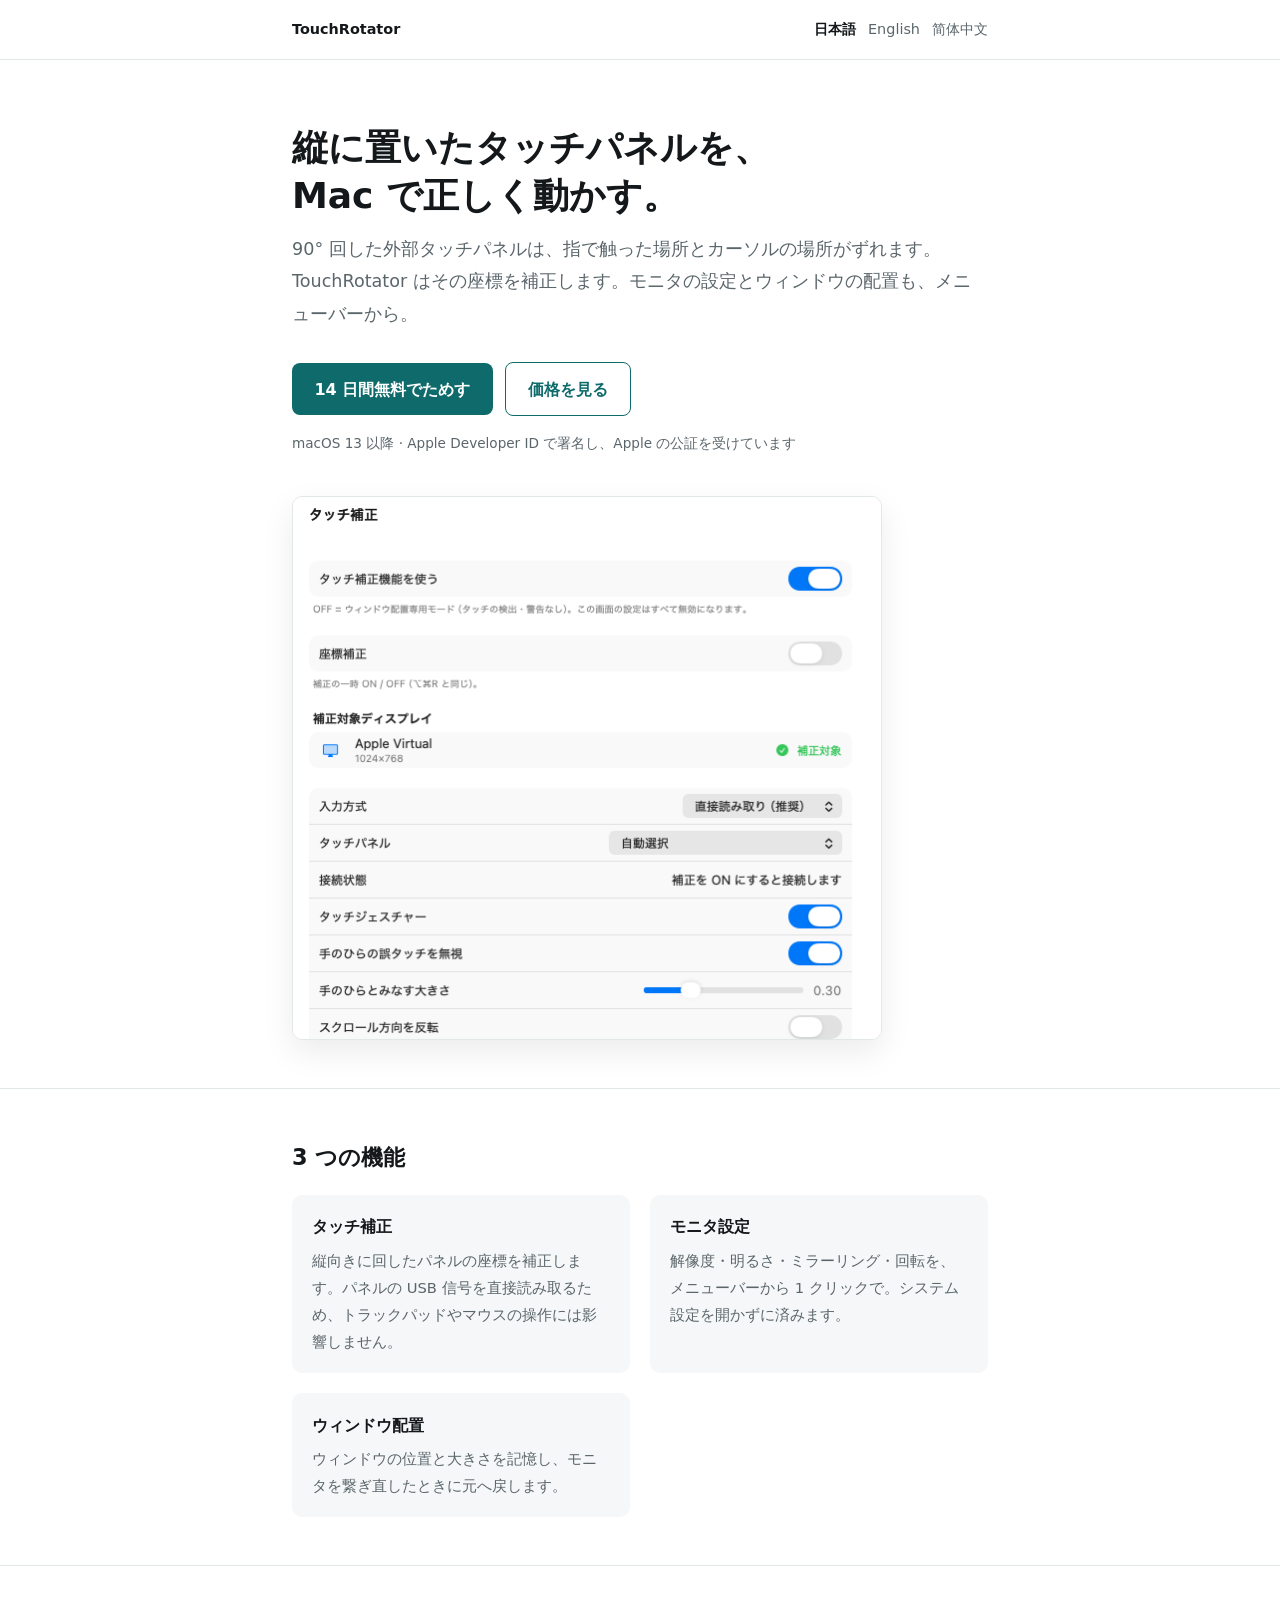
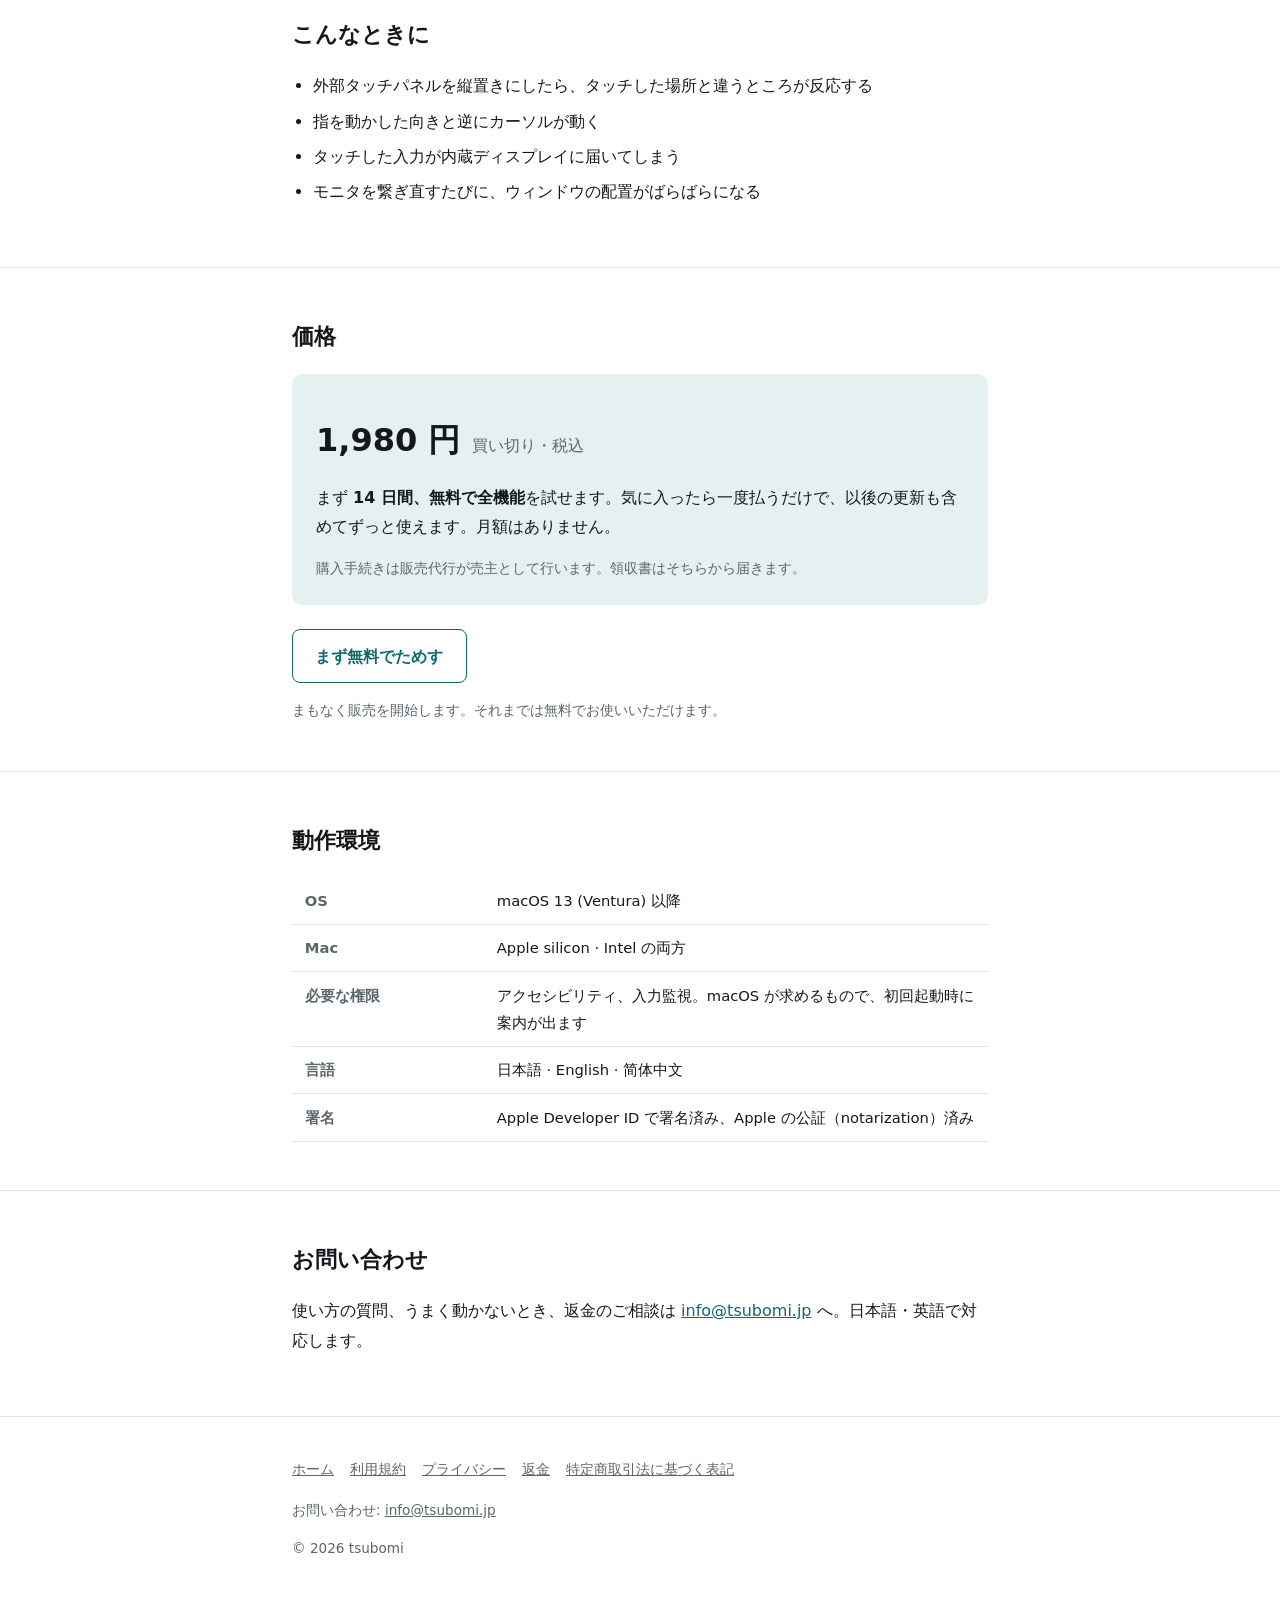
==== docs/index.html @ 2acbb2b0 "サイトを更新する" ====
<!DOCTYPE html>
<html lang="ja">
<head>
<meta charset="utf-8">
<meta name="viewport" content="width=device-width, initial-scale=1">
<title>TouchRotator &mdash; 縦置きタッチパネルを Mac で正しく動かす</title>
<link rel="stylesheet" href="style.css">
</head>
<body>
<header class="top"><div class="wrap">
  <a class="brand" href="index.html">TouchRotator</a>
  <nav class="langs"><a href="index.html" aria-current="true">日本語</a><a href="en/index.html">English</a><a href="zh/index.html">简体中文</a></nav>
</div></header>

<div class="hero"><div class="wrap">
  <h1>縦に置いたタッチパネルを、<br>Mac で正しく動かす。</h1>
  <p class="tagline">90&deg; 回した外部タッチパネルは、指で触った場所とカーソルの場所がずれます。TouchRotator はその座標を補正します。モニタの設定とウィンドウの配置も、メニューバーから。</p>
  <div class="cta">
    <a class="button" href="https://github.com/shusuke-dev/touchrotator-releases/releases/latest">14 日間無料でためす</a>
    <a class="button ghost" href="#price">価格を見る</a>
  </div>
  <p class="note">macOS 13 以降 &middot; Apple Developer ID で署名し、Apple の公証を受けています</p>
  <img class="shot" src="screenshot-ja.png" alt="TouchRotator の設定画面" width="590" height="544">
</div></div>

<section><div class="wrap">
  <h2>3 つの機能</h2>
  <div class="features">
    <div class="feature">
      <h3>タッチ補正</h3>
      <p>縦向きに回したパネルの座標を補正します。パネルの USB 信号を直接読み取るため、トラックパッドやマウスの操作には影響しません。</p>
    </div>
    <div class="feature">
      <h3>モニタ設定</h3>
      <p>解像度・明るさ・ミラーリング・回転を、メニューバーから 1 クリックで。システム設定を開かずに済みます。</p>
    </div>
    <div class="feature">
      <h3>ウィンドウ配置</h3>
      <p>ウィンドウの位置と大きさを記憶し、モニタを繋ぎ直したときに元へ戻します。</p>
    </div>
  </div>
</div></section>

<section><div class="wrap">
  <h2>こんなときに</h2>
  <ul>
    <li>外部タッチパネルを縦置きにしたら、タッチした場所と違うところが反応する</li>
    <li>指を動かした向きと逆にカーソルが動く</li>
    <li>タッチした入力が内蔵ディスプレイに届いてしまう</li>
    <li>モニタを繋ぎ直すたびに、ウィンドウの配置がばらばらになる</li>
  </ul>
</div></section>

<section id="price"><div class="wrap">
  <h2>価格</h2>
  <div class="price">
    <p class="amount">1,980 円 <small>買い切り・税込</small></p>
    <p>まず <strong>14 日間、無料で全機能</strong>を試せます。気に入ったら一度払うだけで、以後の更新も含めてずっと使えます。月額はありません。</p>
    <p class="note">購入手続きは販売代行が売主として行います。領収書はそちらから届きます。</p>
  </div>
  <div class="cta" style="margin-top:1.5rem">
    <button class="button" data-buy hidden>1,980 円で購入する</button>
    <a class="button ghost" href="https://github.com/shusuke-dev/touchrotator-releases/releases/latest">まず無料でためす</a>
  </div>
  <p class="note" data-not-yet>まもなく販売を開始します。それまでは無料でお使いいただけます。</p>
</div></section>

<section><div class="wrap">
  <h2>動作環境</h2>
  <div class="scroller"><table>
    <tr><th>OS</th><td>macOS 13 (Ventura) 以降</td></tr>
    <tr><th>Mac</th><td>Apple silicon &middot; Intel の両方</td></tr>
    <tr><th>必要な権限</th><td>アクセシビリティ、入力監視。macOS が求めるもので、初回起動時に案内が出ます</td></tr>
    <tr><th>言語</th><td>日本語 &middot; English &middot; 简体中文</td></tr>
    <tr><th>署名</th><td>Apple Developer ID で署名済み、Apple の公証（notarization）済み</td></tr>
  </table></div>
</div></section>

<section><div class="wrap">
  <h2>お問い合わせ</h2>
  <p>使い方の質問、うまく動かないとき、返金のご相談は <a href="mailto:info@tsubomi.jp">info@tsubomi.jp</a> へ。日本語・英語で対応します。</p>
</div></section>

<footer><div class="wrap">
  <nav><a href="index.html">ホーム</a><a href="terms.html">利用規約</a><a href="privacy.html">プライバシー</a><a href="refund.html">返金</a><a href="tokushoho.html">特定商取引法に基づく表記</a></nav>
  <p>お問い合わせ: <a href="mailto:info@tsubomi.jp">info@tsubomi.jp</a></p>
  <p>&copy; 2026 tsubomi</p>
</div></footer>
<script src="https://cdn.paddle.com/paddle/v2/paddle.js"></script>
<script src="buy.js"></script>
</body>
</html>
---- docs/style.css ----
/* One stylesheet for every page and every language. */
:root {
  --ground: #ffffff;
  --panel: #f5f7f8;
  --ink: #14181a;
  --muted: #5b666b;
  --rule: #e2e7e9;
  --accent: #0f6b6b;
  --accent-ink: #ffffff;
  --accent-soft: #e4f1f0;
  --sans: "Hiragino Sans", "Hiragino Kaku Gothic ProN", "Yu Gothic", "Noto Sans JP",
          "PingFang SC", "Microsoft YaHei", system-ui, -apple-system, sans-serif;
  --mono: ui-monospace, "SF Mono", Menlo, monospace;
}
@media (prefers-color-scheme: dark) {
  :root {
    --ground: #14181a;
    --panel: #1c2224;
    --ink: #e8eded;
    --muted: #9aa5a8;
    --rule: #2b3234;
    --accent: #5fbfba;
    --accent-ink: #10201f;
    --accent-soft: #1b2e2e;
  }
}

* { box-sizing: border-box; }
/* `display: inline-block` on .button otherwise wins over the browser's own
   [hidden] rule, and a button meant to be hidden shows anyway. */
[hidden] { display: none !important; }
body {
  margin: 0;
  background: var(--ground);
  color: var(--ink);
  font-family: var(--sans);
  font-size: 16px;
  line-height: 1.85;
  -webkit-font-smoothing: antialiased;
}
.wrap { max-width: 46rem; margin: 0 auto; padding: 0 1.25rem; }

/* Header */
.top {
  border-bottom: 1px solid var(--rule);
  padding: 1rem 0;
  font-size: .9rem;
}
.top .wrap { display: flex; align-items: center; gap: 1rem; flex-wrap: wrap; }
.brand { font-weight: 700; text-decoration: none; color: var(--ink); }
.langs { margin-left: auto; display: flex; gap: .75rem; }
.langs a { color: var(--muted); text-decoration: none; }
.langs a[aria-current="true"] { color: var(--ink); font-weight: 700; }

/* Hero */
.hero { padding: 4rem 0 3rem; border-bottom: 1px solid var(--rule); }
h1 { font-size: 2.25rem; line-height: 1.35; margin: 0 0 .75rem; text-wrap: balance; }
.tagline { font-size: 1.1rem; color: var(--muted); margin: 0 0 2rem; }
.cta { display: flex; gap: .75rem; flex-wrap: wrap; align-items: center; }
.button {
  display: inline-block; padding: .7rem 1.4rem; border-radius: 8px;
  background: var(--accent); color: var(--accent-ink);
  text-decoration: none; font-weight: 700;
}
.button.ghost { background: transparent; color: var(--accent); border: 1px solid var(--accent); }
.note { color: var(--muted); font-size: .85rem; margin: .9rem 0 0; }

img.shot {
  display: block; max-width: 590px; width: 100%; height: auto; margin: 2.5rem 0 0;
  border: 1px solid var(--rule); border-radius: 10px;
  box-shadow: 0 12px 32px rgba(0, 0, 0, .08);
}

section { padding: 3rem 0; border-bottom: 1px solid var(--rule); }
h2 { font-size: 1.4rem; margin: 0 0 1rem; text-wrap: balance; }
h3 { font-size: 1rem; margin: 2rem 0 .3rem; }
p { margin: .8rem 0; }
ul, ol { padding-left: 1.3rem; margin: .8rem 0; }
li { margin: .35rem 0; }
a { color: var(--accent); }
code { font-family: var(--mono); font-size: .88em; background: var(--panel); padding: .1em .35em; border-radius: 4px; }

.features { display: grid; gap: 1.25rem; grid-template-columns: repeat(auto-fit, minmax(15rem, 1fr)); }
.feature { background: var(--panel); border-radius: 10px; padding: 1.1rem 1.25rem; }
.feature h3 { margin: 0 0 .3rem; }
.feature p { margin: 0; font-size: .92rem; color: var(--muted); }

.price { background: var(--accent-soft); border-radius: 10px; padding: 1.5rem; }
.price .amount { font-size: 2rem; font-weight: 700; }
.price .amount small { font-size: 1rem; font-weight: 400; color: var(--muted); }

.scroller { overflow-x: auto; }
table { border-collapse: collapse; width: 100%; font-size: .92rem; }
th, td { text-align: left; padding: .6rem .8rem; border-bottom: 1px solid var(--rule); vertical-align: top; }
th { color: var(--muted); font-weight: 700; width: 12rem; }
@media (max-width: 34rem) { th { width: auto; } }

footer { padding: 2.5rem 0 4rem; color: var(--muted); font-size: .85rem; }
footer nav { display: flex; gap: 1rem; flex-wrap: wrap; margin-bottom: 1rem; }
footer a { color: var(--muted); }

article h2:first-of-type { margin-top: 0; }
article section { border: 0; padding: 1.5rem 0 0; }
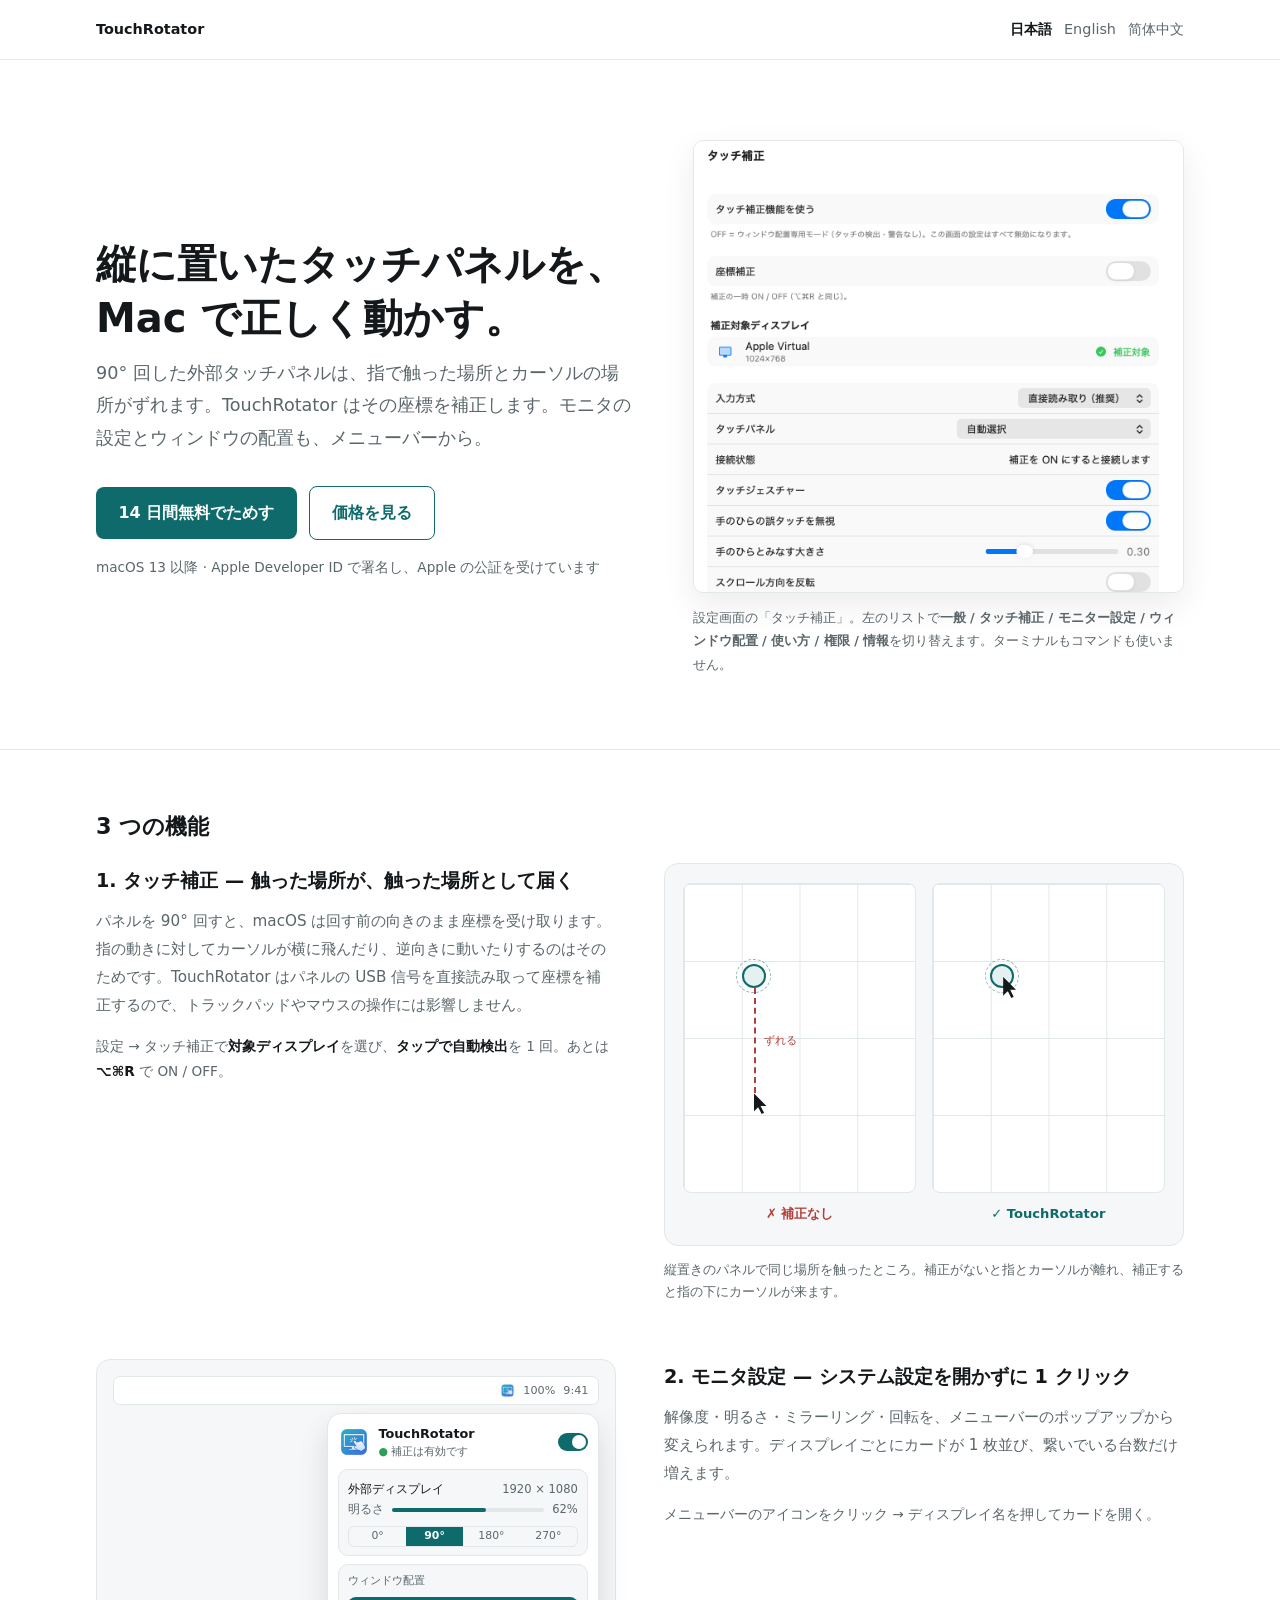
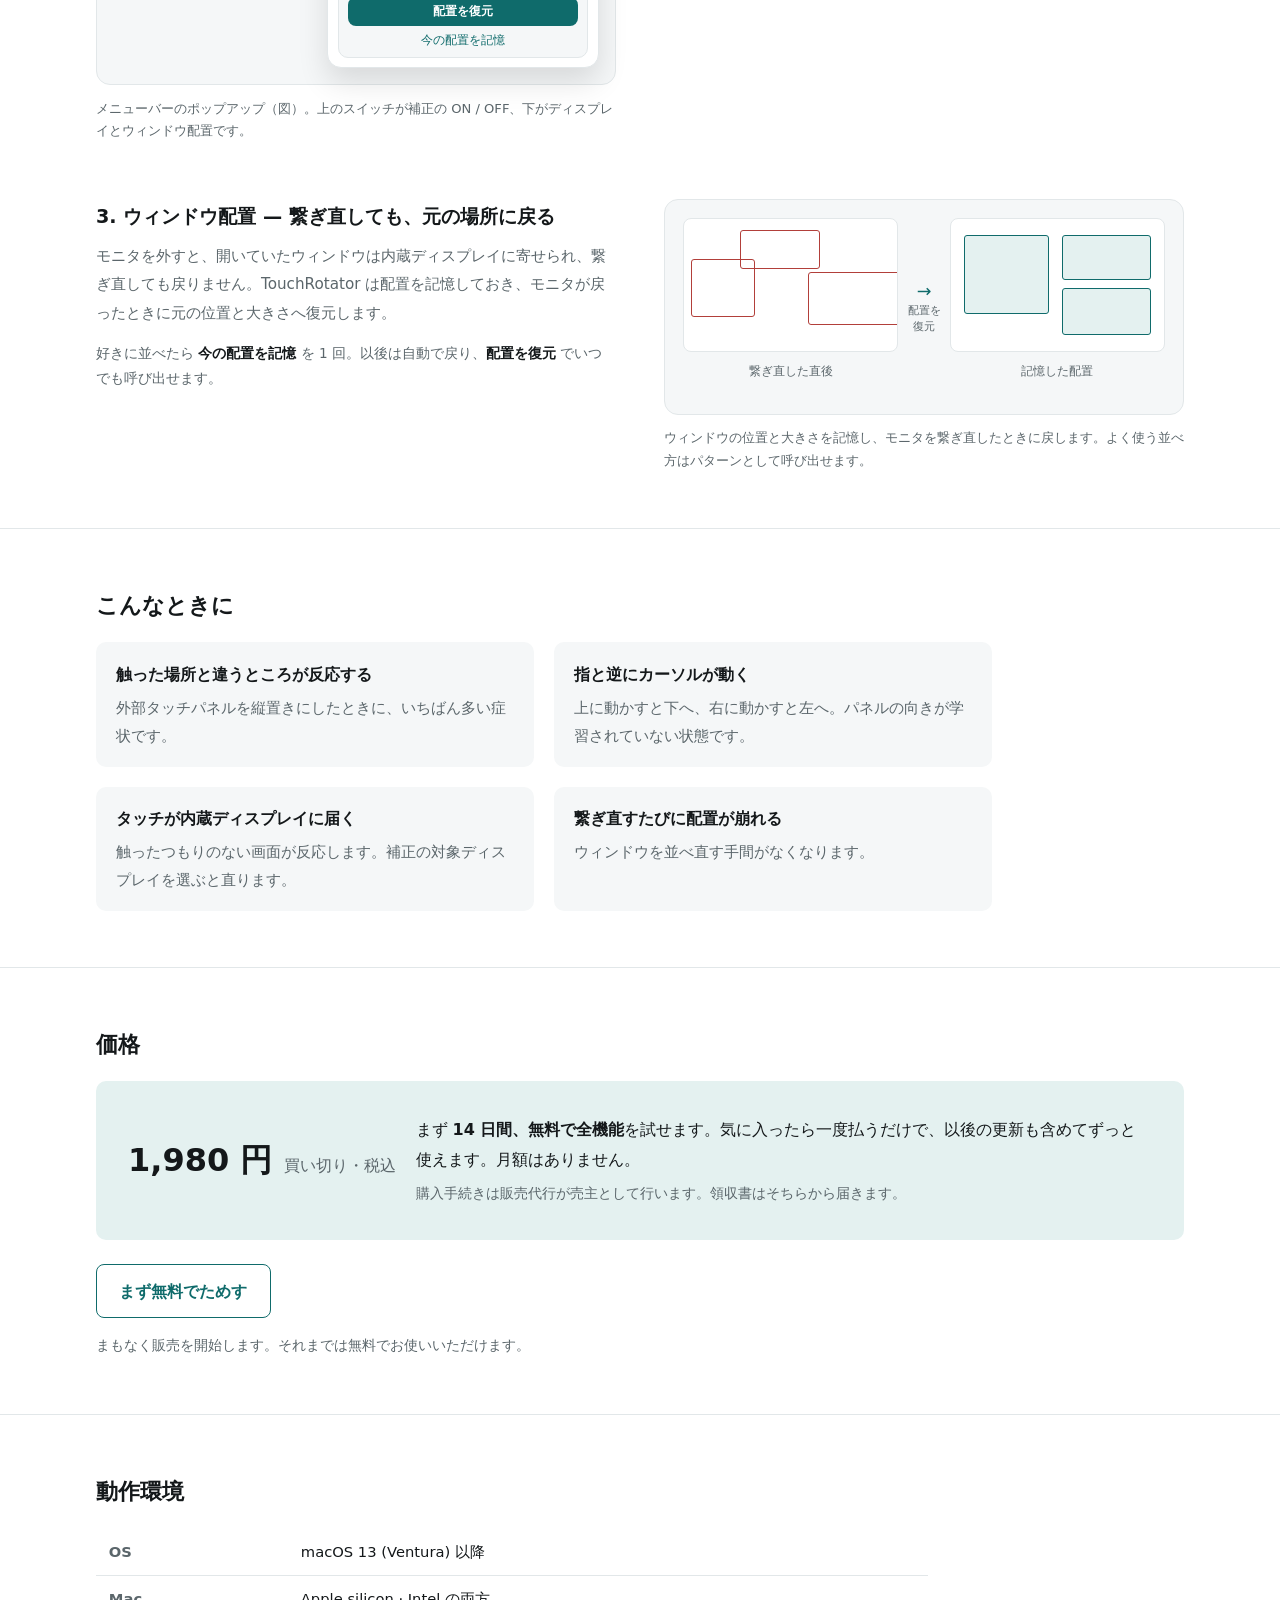
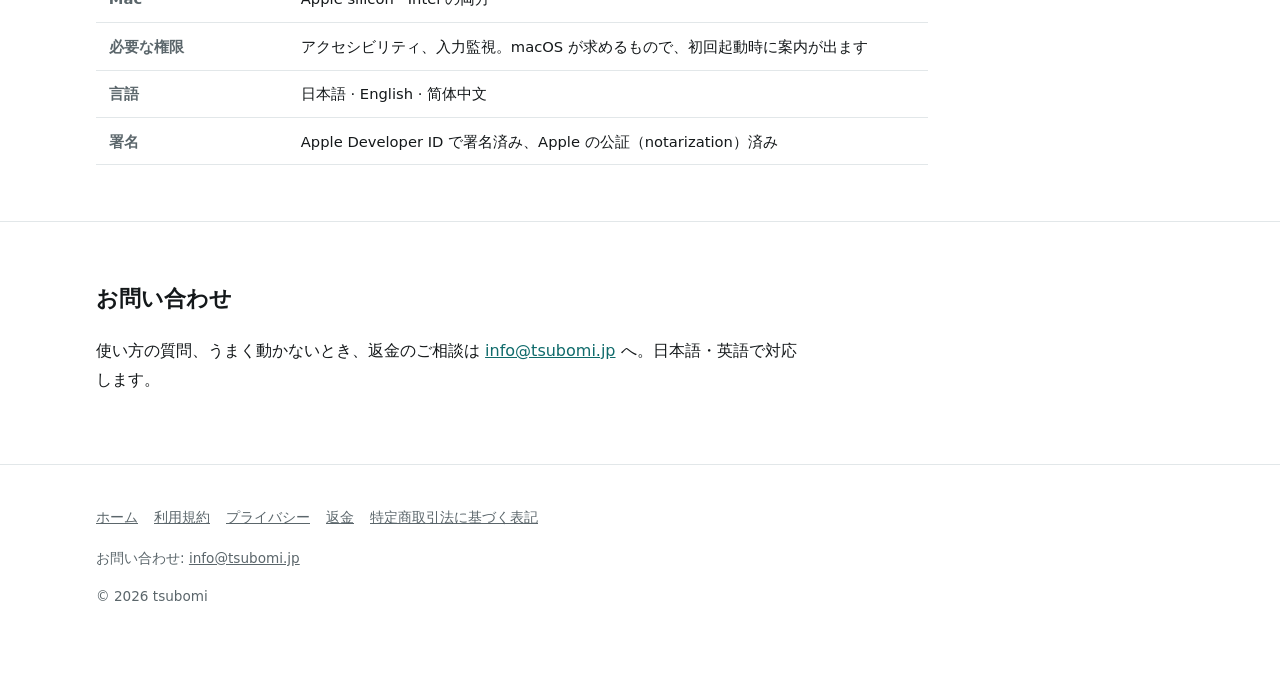
==== commit 2da67b3d: "サイトを更新する" ====
--- a/docs/index.html
+++ b/docs/index.html
@@ -13,50 +13,139 @@
 </div></header>
 
 <div class="hero"><div class="wrap">
-  <h1>縦に置いたタッチパネルを、<br>Mac で正しく動かす。</h1>
-  <p class="tagline">90&deg; 回した外部タッチパネルは、指で触った場所とカーソルの場所がずれます。TouchRotator はその座標を補正します。モニタの設定とウィンドウの配置も、メニューバーから。</p>
-  <div class="cta">
-    <a class="button" href="https://github.com/shusuke-dev/touchrotator-releases/releases/latest">14 日間無料でためす</a>
-    <a class="button ghost" href="#price">価格を見る</a>
+  <div>
+    <h1>縦に置いたタッチパネルを、<br>Mac で正しく動かす。</h1>
+    <p class="tagline">90&deg; 回した外部タッチパネルは、指で触った場所とカーソルの場所がずれます。TouchRotator はその座標を補正します。モニタの設定とウィンドウの配置も、メニューバーから。</p>
+    <div class="cta">
+      <a class="button" href="https://github.com/shusuke-dev/touchrotator-releases/releases/latest">14 日間無料でためす</a>
+      <a class="button ghost" href="#price">価格を見る</a>
+    </div>
+    <p class="note">macOS 13 以降 &middot; Apple Developer ID で署名し、Apple の公証を受けています</p>
   </div>
-  <p class="note">macOS 13 以降 &middot; Apple Developer ID で署名し、Apple の公証を受けています</p>
-  <img class="shot" src="screenshot-ja.png" alt="TouchRotator の設定画面" width="590" height="544">
+  <figure class="shot-figure">
+    <img class="shot" src="screenshot-ja.png" alt="TouchRotator の設定画面（タッチ補正）" width="590" height="544">
+    <figcaption>設定画面の「タッチ補正」。左のリストで<strong>一般 / タッチ補正 / モニター設定 / ウィンドウ配置 / 使い方 / 権限 / 情報</strong>を切り替えます。ターミナルもコマンドも使いません。</figcaption>
+  </figure>
 </div></div>
 
 <section><div class="wrap">
   <h2>3 つの機能</h2>
-  <div class="features">
-    <div class="feature">
-      <h3>タッチ補正</h3>
-      <p>縦向きに回したパネルの座標を補正します。パネルの USB 信号を直接読み取るため、トラックパッドやマウスの操作には影響しません。</p>
+
+  <div class="showcase">
+    <div class="showcase-text">
+      <h3>1. タッチ補正 &mdash; 触った場所が、触った場所として届く</h3>
+      <p>パネルを 90&deg; 回すと、macOS は回す前の向きのまま座標を受け取ります。指の動きに対してカーソルが横に飛んだり、逆向きに動いたりするのはそのためです。TouchRotator はパネルの USB 信号を直接読み取って座標を補正するので、トラックパッドやマウスの操作には影響しません。</p>
+      <p class="step">設定 &rarr; タッチ補正で<b>対象ディスプレイ</b>を選び、<b>タップで自動検出</b>を 1 回。あとは <b>⌥⌘R</b> で ON / OFF。</p>
     </div>
-    <div class="feature">
-      <h3>モニタ設定</h3>
-      <p>解像度・明るさ・ミラーリング・回転を、メニューバーから 1 クリックで。システム設定を開かずに済みます。</p>
+    <figure class="fig">
+      <div class="stage"><div class="compare">
+        <div class="case bad">
+          <div class="panel">
+            <span class="touch"></span>
+            <span class="offset"><span>ずれる</span></span>
+            <span class="pointer"></span>
+          </div>
+          <b>✗ 補正なし</b>
+        </div>
+        <div class="case good">
+          <div class="panel">
+            <span class="touch"></span>
+            <span class="pointer"></span>
+          </div>
+          <b>✓ TouchRotator</b>
+        </div>
+      </div></div>
+      <figcaption>縦置きのパネルで同じ場所を触ったところ。補正がないと指とカーソルが離れ、補正すると指の下にカーソルが来ます。</figcaption>
+    </figure>
+  </div>
+
+  <div class="showcase flip">
+    <div class="showcase-text">
+      <h3>2. モニタ設定 &mdash; システム設定を開かずに 1 クリック</h3>
+      <p>解像度・明るさ・ミラーリング・回転を、メニューバーのポップアップから変えられます。ディスプレイごとにカードが 1 枚並び、繋いでいる台数だけ増えます。</p>
+      <p class="step">メニューバーのアイコンをクリック &rarr; ディスプレイ名を押してカードを開く。</p>
     </div>
-    <div class="feature">
-      <h3>ウィンドウ配置</h3>
-      <p>ウィンドウの位置と大きさを記憶し、モニタを繋ぎ直したときに元へ戻します。</p>
+    <figure class="fig">
+      <div class="stage mock">
+        <div class="mock-bar"><span class="spacer"></span><img class="glyph" src="appicon.png" alt=""><span>100%</span><span>9:41</span></div>
+        <div class="pop">
+          <div class="pop-head">
+            <img class="pop-icon" src="appicon.png" alt="" width="32" height="32">
+            <span>
+              <b>TouchRotator</b>
+              <small><span class="live">●</span> 補正は有効です</small>
+            </span>
+            <span class="sw"></span>
+          </div>
+          <div class="pop-card">
+            <div class="pop-row"><span>外部ディスプレイ</span><span class="dim push">1920 &times; 1080</span></div>
+            <div class="pop-row"><span class="dim">明るさ</span><span class="bar"><i style="width:62%"></i></span><span class="dim">62%</span></div>
+            <div class="seg"><span>0&deg;</span><span class="on">90&deg;</span><span>180&deg;</span><span>270&deg;</span></div>
+          </div>
+          <div class="pop-card">
+            <div class="pop-label">ウィンドウ配置</div>
+            <div class="pop-btn">配置を復元</div>
+            <div class="pop-link">今の配置を記憶</div>
+          </div>
+        </div>
+      </div>
+      <figcaption>メニューバーのポップアップ（図）。上のスイッチが補正の ON / OFF、下がディスプレイとウィンドウ配置です。</figcaption>
+    </figure>
+  </div>
+
+  <div class="showcase">
+    <div class="showcase-text">
+      <h3>3. ウィンドウ配置 &mdash; 繋ぎ直しても、元の場所に戻る</h3>
+      <p>モニタを外すと、開いていたウィンドウは内蔵ディスプレイに寄せられ、繋ぎ直しても戻りません。TouchRotator は配置を記憶しておき、モニタが戻ったときに元の位置と大きさへ復元します。</p>
+      <p class="step">好きに並べたら <b>今の配置を記憶</b> を 1 回。以後は自動で戻り、<b>配置を復元</b> でいつでも呼び出せます。</p>
     </div>
+    <figure class="fig">
+      <div class="stage"><div class="flow">
+        <div>
+          <div class="scr mess"><i></i><i></i><i></i></div>
+          <p class="scr-label">繋ぎ直した直後</p>
+        </div>
+        <div class="arrow"><em>&rarr;</em>配置を<br>復元</div>
+        <div>
+          <div class="scr"><i></i><i></i><i></i></div>
+          <p class="scr-label">記憶した配置</p>
+        </div>
+      </div></div>
+      <figcaption>ウィンドウの位置と大きさを記憶し、モニタを繋ぎ直したときに戻します。よく使う並べ方はパターンとして呼び出せます。</figcaption>
+    </figure>
   </div>
 </div></section>
 
 <section><div class="wrap">
   <h2>こんなときに</h2>
-  <ul>
-    <li>外部タッチパネルを縦置きにしたら、タッチした場所と違うところが反応する</li>
-    <li>指を動かした向きと逆にカーソルが動く</li>
-    <li>タッチした入力が内蔵ディスプレイに届いてしまう</li>
-    <li>モニタを繋ぎ直すたびに、ウィンドウの配置がばらばらになる</li>
-  </ul>
+  <div class="features">
+    <div class="feature">
+      <h3>触った場所と違うところが反応する</h3>
+      <p>外部タッチパネルを縦置きにしたときに、いちばん多い症状です。</p>
+    </div>
+    <div class="feature">
+      <h3>指と逆にカーソルが動く</h3>
+      <p>上に動かすと下へ、右に動かすと左へ。パネルの向きが学習されていない状態です。</p>
+    </div>
+    <div class="feature">
+      <h3>タッチが内蔵ディスプレイに届く</h3>
+      <p>触ったつもりのない画面が反応します。補正の対象ディスプレイを選ぶと直ります。</p>
+    </div>
+    <div class="feature">
+      <h3>繋ぎ直すたびに配置が崩れる</h3>
+      <p>ウィンドウを並べ直す手間がなくなります。</p>
+    </div>
+  </div>
 </div></section>
 
 <section id="price"><div class="wrap">
   <h2>価格</h2>
   <div class="price">
     <p class="amount">1,980 円 <small>買い切り・税込</small></p>
-    <p>まず <strong>14 日間、無料で全機能</strong>を試せます。気に入ったら一度払うだけで、以後の更新も含めてずっと使えます。月額はありません。</p>
-    <p class="note">購入手続きは販売代行が売主として行います。領収書はそちらから届きます。</p>
+    <div>
+      <p>まず <strong>14 日間、無料で全機能</strong>を試せます。気に入ったら一度払うだけで、以後の更新も含めてずっと使えます。月額はありません。</p>
+      <p class="note">購入手続きは販売代行が売主として行います。領収書はそちらから届きます。</p>
+    </div>
   </div>
   <div class="cta" style="margin-top:1.5rem">
     <button class="button" data-buy hidden>1,980 円で購入する</button>
--- a/docs/style.css
+++ b/docs/style.css
@@ -8,9 +8,14 @@
   --accent: #0f6b6b;
   --accent-ink: #ffffff;
   --accent-soft: #e4f1f0;
+  --warn: #b23f3a;
   --sans: "Hiragino Sans", "Hiragino Kaku Gothic ProN", "Yu Gothic", "Noto Sans JP",
           "PingFang SC", "Microsoft YaHei", system-ui, -apple-system, sans-serif;
   --mono: ui-monospace, "SF Mono", Menlo, monospace;
+  /* Two widths: the page, and the longest a line of text is allowed to be.
+     A wide screen should show more of the layout, not longer lines. */
+  --page: 72rem;
+  --measure: 44rem;
 }
 @media (prefers-color-scheme: dark) {
   :root {
@@ -22,6 +27,7 @@
     --accent: #5fbfba;
     --accent-ink: #10201f;
     --accent-soft: #1b2e2e;
+    --warn: #e8837c;
   }
 }
 
@@ -38,7 +44,17 @@
   line-height: 1.85;
   -webkit-font-smoothing: antialiased;
 }
-.wrap { max-width: 46rem; margin: 0 auto; padding: 0 1.25rem; }
+.wrap { max-width: var(--page); margin: 0 auto; padding: 0 2rem; }
+@media (max-width: 40rem) { .wrap { padding: 0 1.25rem; } }
+
+/* Paragraphs and lists stay readable however wide the window is; the
+   figures, cards and tables are free to use the whole page. */
+section > .wrap > p,
+section > .wrap > ul,
+section > .wrap > ol { max-width: var(--measure); }
+/* The legal pages are one column of text; centred, they sit under the
+   header rather than off to one side of a wide window. */
+article { max-width: var(--measure); margin: 0 auto; }
 
 /* Header */
 .top {
@@ -52,10 +68,23 @@
 .langs a { color: var(--muted); text-decoration: none; }
 .langs a[aria-current="true"] { color: var(--ink); font-weight: 700; }
 
-/* Hero */
-.hero { padding: 4rem 0 3rem; border-bottom: 1px solid var(--rule); }
-h1 { font-size: 2.25rem; line-height: 1.35; margin: 0 0 .75rem; text-wrap: balance; }
-.tagline { font-size: 1.1rem; color: var(--muted); margin: 0 0 2rem; }
+/* Hero — two columns once there is room for them, so a desktop window is
+   not one narrow ribbon of text down the middle. */
+.hero { padding: 4rem 0 3.5rem; border-bottom: 1px solid var(--rule); }
+.hero .wrap { display: grid; gap: 2.5rem; align-items: center; }
+@media (min-width: 60rem) {
+  .hero { padding: 5rem 0 4.5rem; }
+  .hero .wrap { grid-template-columns: minmax(0, 1.1fr) minmax(0, 1fr); gap: 3.5rem; }
+}
+h1 {
+  font-size: 2.25rem; line-height: 1.35; margin: 0 0 .75rem;
+  text-wrap: balance;
+  /* Japanese and Chinese break between any two characters. Left alone, a
+     heading splits a word in half at exactly the wrong width. */
+  line-break: strict; overflow-wrap: normal;
+}
+@media (min-width: 60rem) { h1 { font-size: 2.5rem; } }
+.tagline { font-size: 1.1rem; color: var(--muted); margin: 0 0 2rem; max-width: 34rem; }
 .cta { display: flex; gap: .75rem; flex-wrap: wrap; align-items: center; }
 .button {
   display: inline-block; padding: .7rem 1.4rem; border-radius: 8px;
@@ -63,15 +92,18 @@
   text-decoration: none; font-weight: 700;
 }
 .button.ghost { background: transparent; color: var(--accent); border: 1px solid var(--accent); }
-.note { color: var(--muted); font-size: .85rem; margin: .9rem 0 0; }
+.note { color: var(--muted); font-size: .85rem; margin: .9rem 0 0; max-width: var(--measure); }
 
 img.shot {
-  display: block; max-width: 590px; width: 100%; height: auto; margin: 2.5rem 0 0;
+  display: block; max-width: 590px; width: 100%; height: auto; margin: 0;
   border: 1px solid var(--rule); border-radius: 10px;
   box-shadow: 0 12px 32px rgba(0, 0, 0, .08);
 }
-
-section { padding: 3rem 0; border-bottom: 1px solid var(--rule); }
+.shot-figure { margin: 0; }
+.shot-figure figcaption { margin-top: .8rem; font-size: .8rem; color: var(--muted); }
+@media (max-width: 60rem) { .shot-figure { margin-top: 1rem; } }
+
+section { padding: 3.5rem 0; border-bottom: 1px solid var(--rule); }
 h2 { font-size: 1.4rem; margin: 0 0 1rem; text-wrap: balance; }
 h3 { font-size: 1rem; margin: 2rem 0 .3rem; }
 p { margin: .8rem 0; }
@@ -81,16 +113,147 @@
 code { font-family: var(--mono); font-size: .88em; background: var(--panel); padding: .1em .35em; border-radius: 4px; }
 
 .features { display: grid; gap: 1.25rem; grid-template-columns: repeat(auto-fit, minmax(15rem, 1fr)); }
+/* Two by two rather than three and a gap. */
+@media (min-width: 56rem) { .features { grid-template-columns: 1fr 1fr; max-width: 56rem; } }
 .feature { background: var(--panel); border-radius: 10px; padding: 1.1rem 1.25rem; }
 .feature h3 { margin: 0 0 .3rem; }
 .feature p { margin: 0; font-size: .92rem; color: var(--muted); }
 
-.price { background: var(--accent-soft); border-radius: 10px; padding: 1.5rem; }
-.price .amount { font-size: 2rem; font-weight: 700; }
+/* A feature and the picture of it, side by side; every other one flipped so
+   the page alternates instead of marching down one edge. */
+.showcase { display: grid; gap: 1.75rem; align-items: start; }
+.showcase + .showcase { margin-top: 3.5rem; }
+.showcase-text { max-width: var(--measure); }
+.showcase-text h3 { font-size: 1.2rem; margin: 0 0 .4rem; }
+.showcase-text p { margin: .5rem 0 0; color: var(--muted); font-size: .95rem; }
+.showcase-text .step { margin-top: .9rem; font-size: .85rem; color: var(--muted); }
+.showcase-text .step b { color: var(--ink); }
+@media (min-width: 56rem) {
+  .showcase { grid-template-columns: minmax(0, 1fr) minmax(0, 1fr); gap: 3rem; }
+  .showcase.flip .showcase-text { order: 2; }
+}
+
+/* Figures. These are drawings, not screenshots: they explain what happens,
+   and they are built from the page's own colours so they follow the theme. */
+.fig { margin: 0; }
+.fig figcaption { margin-top: .8rem; font-size: .82rem; color: var(--muted); line-height: 1.7; }
+.stage { background: var(--panel); border: 1px solid var(--rule); border-radius: 14px; padding: 1.15rem; }
+
+/* Touch offset: the same panel with the correction off and on. */
+.compare { display: grid; grid-template-columns: 1fr 1fr; gap: 1rem; }
+.case { text-align: center; }
+.case b { display: block; margin-top: .6rem; font-size: .82rem; }
+.case.bad b { color: var(--warn); }
+.case.good b { color: var(--accent); }
+.panel {
+  position: relative; aspect-ratio: 3 / 4; border-radius: 8px;
+  border: 1px solid var(--rule); background: var(--ground);
+  background-image: linear-gradient(var(--rule) 1px, transparent 1px),
+                    linear-gradient(90deg, var(--rule) 1px, transparent 1px);
+  background-size: 25% 25%;
+}
+.touch {
+  position: absolute; left: 30%; top: 30%;
+  width: 1.5rem; height: 1.5rem; margin: -.75rem 0 0 -.75rem;
+  border-radius: 50%; border: 2px solid var(--accent); background: var(--accent-soft);
+}
+.touch::after {
+  content: ""; position: absolute; inset: -.45rem;
+  border-radius: 50%; border: 1px dashed var(--accent); opacity: .45;
+}
+/* The macOS arrow, drawn rather than fetched. */
+.pointer {
+  position: absolute; width: 14px; height: 21px; background: var(--ink);
+  clip-path: polygon(0% 0%, 0% 89%, 33% 67%, 58% 100%, 75% 94%, 50% 61%, 92% 61%);
+}
+.case.bad .pointer { left: 30%; top: 68%; }
+.case.good .pointer { left: calc(30% + 1px); top: calc(30% + 1px); }
+.offset {
+  position: absolute; left: 30%; top: 34%; height: 34%;
+  border-left: 2px dashed var(--warn);
+}
+.offset span {
+  position: absolute; left: .5rem; top: 50%; transform: translateY(-50%);
+  font-size: .7rem; color: var(--warn); white-space: nowrap;
+}
+
+/* The menu bar popup. Same rows the app puts there. */
+.mock { padding: 1rem; }
+.mock-bar {
+  display: flex; align-items: center; gap: .5rem;
+  padding: .2rem .6rem; border-radius: 7px;
+  background: var(--ground); border: 1px solid var(--rule);
+  font-size: .7rem; color: var(--muted);
+}
+.mock-bar .spacer { margin-left: auto; }
+.mock-bar .glyph { width: 15px; height: 15px; display: block; }
+.pop {
+  width: min(17rem, 100%); margin: .5rem 0 0 auto; padding: .6rem;
+  background: var(--ground); border: 1px solid var(--rule); border-radius: 14px;
+  box-shadow: 0 14px 30px rgba(0, 0, 0, .12);
+  font-size: .72rem; line-height: 1.5;
+}
+.pop-head { display: flex; align-items: center; gap: .55rem; }
+.pop-icon { width: 32px; height: 32px; flex: none; display: block; }
+.pop-head b { display: block; font-size: .8rem; }
+.pop-head small { color: var(--muted); font-size: .68rem; }
+.pop-head .live { color: #2e9e5b; }
+.sw {
+  margin-left: auto; flex: none; position: relative;
+  width: 30px; height: 18px; border-radius: 9px; background: var(--accent);
+}
+.sw::after {
+  content: ""; position: absolute; top: 2px; right: 2px;
+  width: 14px; height: 14px; border-radius: 50%; background: #fff;
+}
+.pop-card {
+  margin-top: .5rem; padding: .5rem .6rem;
+  background: var(--panel); border: 1px solid var(--rule); border-radius: 10px;
+}
+.pop-row { display: flex; align-items: center; gap: .5rem; margin: .2rem 0; }
+.pop-row .dim { color: var(--muted); }
+.pop-row .push { margin-left: auto; }
+.bar { flex: 1; height: 4px; border-radius: 2px; background: var(--rule); position: relative; }
+.bar i { position: absolute; left: 0; top: 0; bottom: 0; border-radius: 2px; background: var(--accent); }
+.seg { display: flex; margin-top: .45rem; border: 1px solid var(--rule); border-radius: 6px; overflow: hidden; }
+.seg span { flex: 1; text-align: center; padding: .1rem 0; font-size: .68rem; color: var(--muted); }
+.seg span.on { background: var(--accent); color: var(--accent-ink); font-weight: 700; }
+.pop-btn {
+  margin-top: .5rem; padding: .35rem; border-radius: 8px; text-align: center;
+  background: var(--accent); color: var(--accent-ink); font-weight: 700;
+}
+.pop-link { margin-top: .35rem; text-align: center; color: var(--accent); }
+.pop-label { color: var(--muted); font-size: .68rem; }
+
+/* Window layout: unplugged, then put back. */
+.flow { display: grid; grid-template-columns: 1fr auto 1fr; gap: .6rem; align-items: center; }
+.flow .arrow { text-align: center; font-size: .7rem; color: var(--muted); line-height: 1.4; }
+.flow .arrow em { display: block; font-style: normal; font-size: 1.1rem; color: var(--accent); }
+.scr {
+  position: relative; aspect-ratio: 16 / 10; overflow: hidden;
+  background: var(--ground); border: 1px solid var(--rule); border-radius: 8px;
+}
+.scr i { position: absolute; border-radius: 3px; background: var(--accent-soft); border: 1px solid var(--accent); }
+.scr i:nth-child(1) { left: 6%; top: 12%; width: 40%; height: 60%; }
+.scr i:nth-child(2) { left: 52%; top: 12%; width: 42%; height: 34%; }
+.scr i:nth-child(3) { left: 52%; top: 52%; width: 42%; height: 36%; }
+.scr.mess i { border-color: var(--warn); background: transparent; }
+.scr.mess i:nth-child(1) { left: 3%; top: 30%; width: 30%; height: 44%; }
+.scr.mess i:nth-child(2) { left: 26%; top: 8%; width: 38%; height: 30%; }
+.scr.mess i:nth-child(3) { left: 58%; top: 40%; width: 46%; height: 40%; }
+.scr-label { margin-top: .5rem; text-align: center; font-size: .75rem; color: var(--muted); }
+
+.price {
+  background: var(--accent-soft); border-radius: 10px; padding: 1.5rem;
+  display: grid; gap: 1.25rem; align-items: center;
+}
+@media (min-width: 48rem) { .price { grid-template-columns: auto minmax(0, 1fr); padding: 1.75rem 2rem; } }
+.price p { margin: .4rem 0; }
+.price .amount { font-size: 2rem; font-weight: 700; margin: 0; white-space: nowrap; }
 .price .amount small { font-size: 1rem; font-weight: 400; color: var(--muted); }
 
 .scroller { overflow-x: auto; }
-table { border-collapse: collapse; width: 100%; font-size: .92rem; }
+table { border-collapse: collapse; width: 100%; max-width: 52rem; font-size: .92rem; }
 th, td { text-align: left; padding: .6rem .8rem; border-bottom: 1px solid var(--rule); vertical-align: top; }
 th { color: var(--muted); font-weight: 700; width: 12rem; }
 @media (max-width: 34rem) { th { width: auto; } }
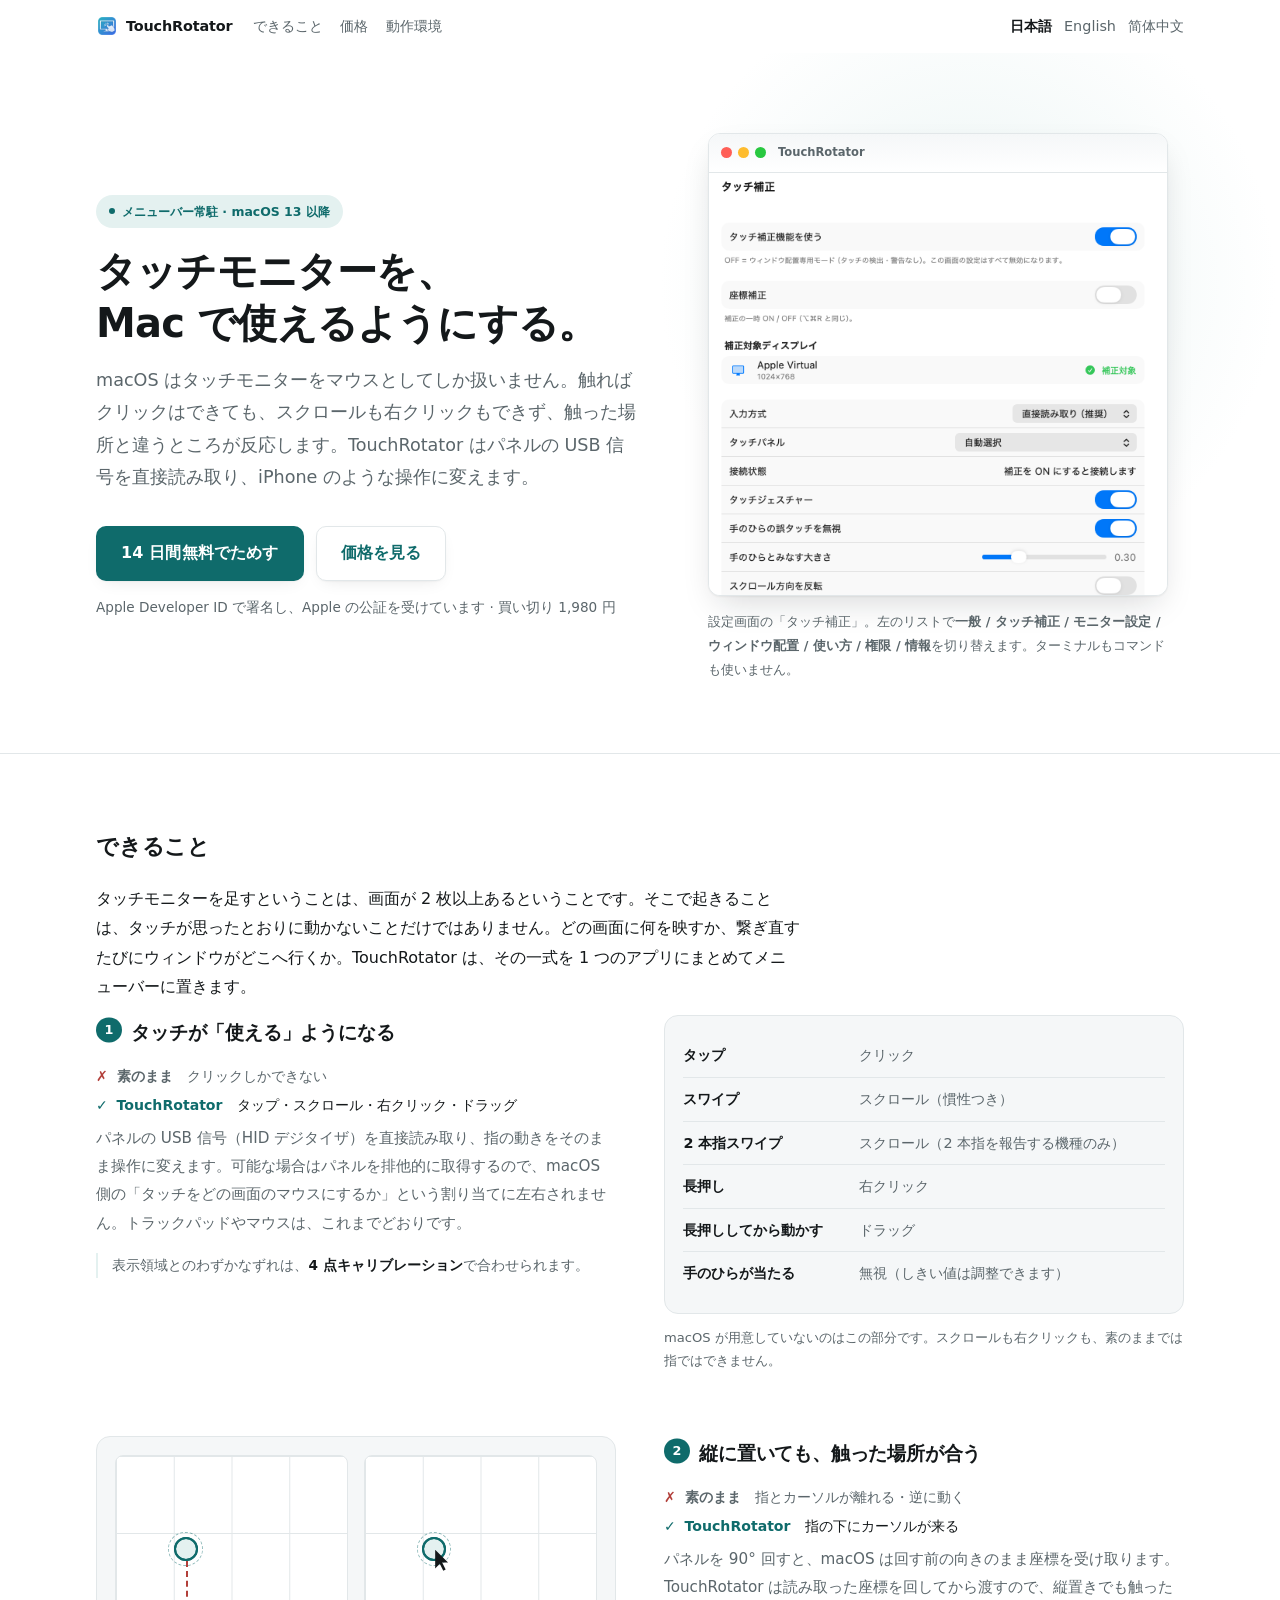
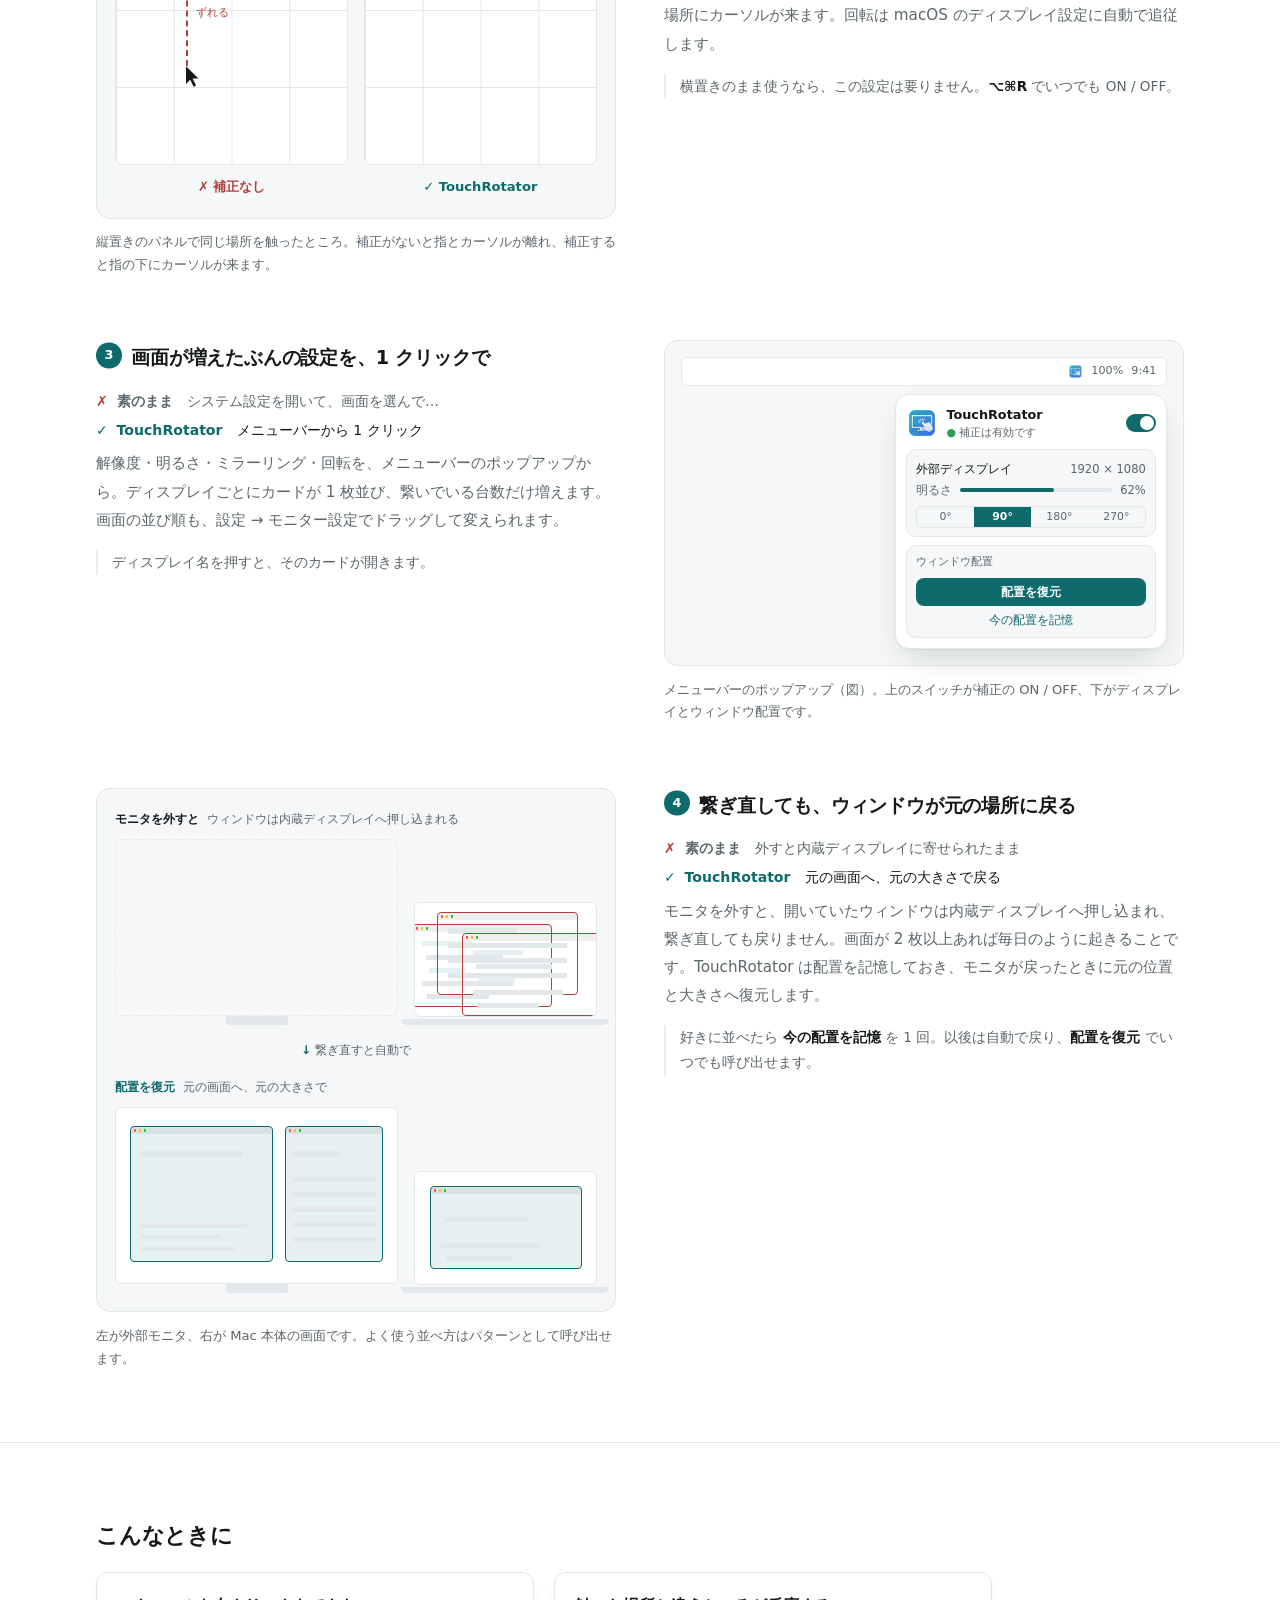
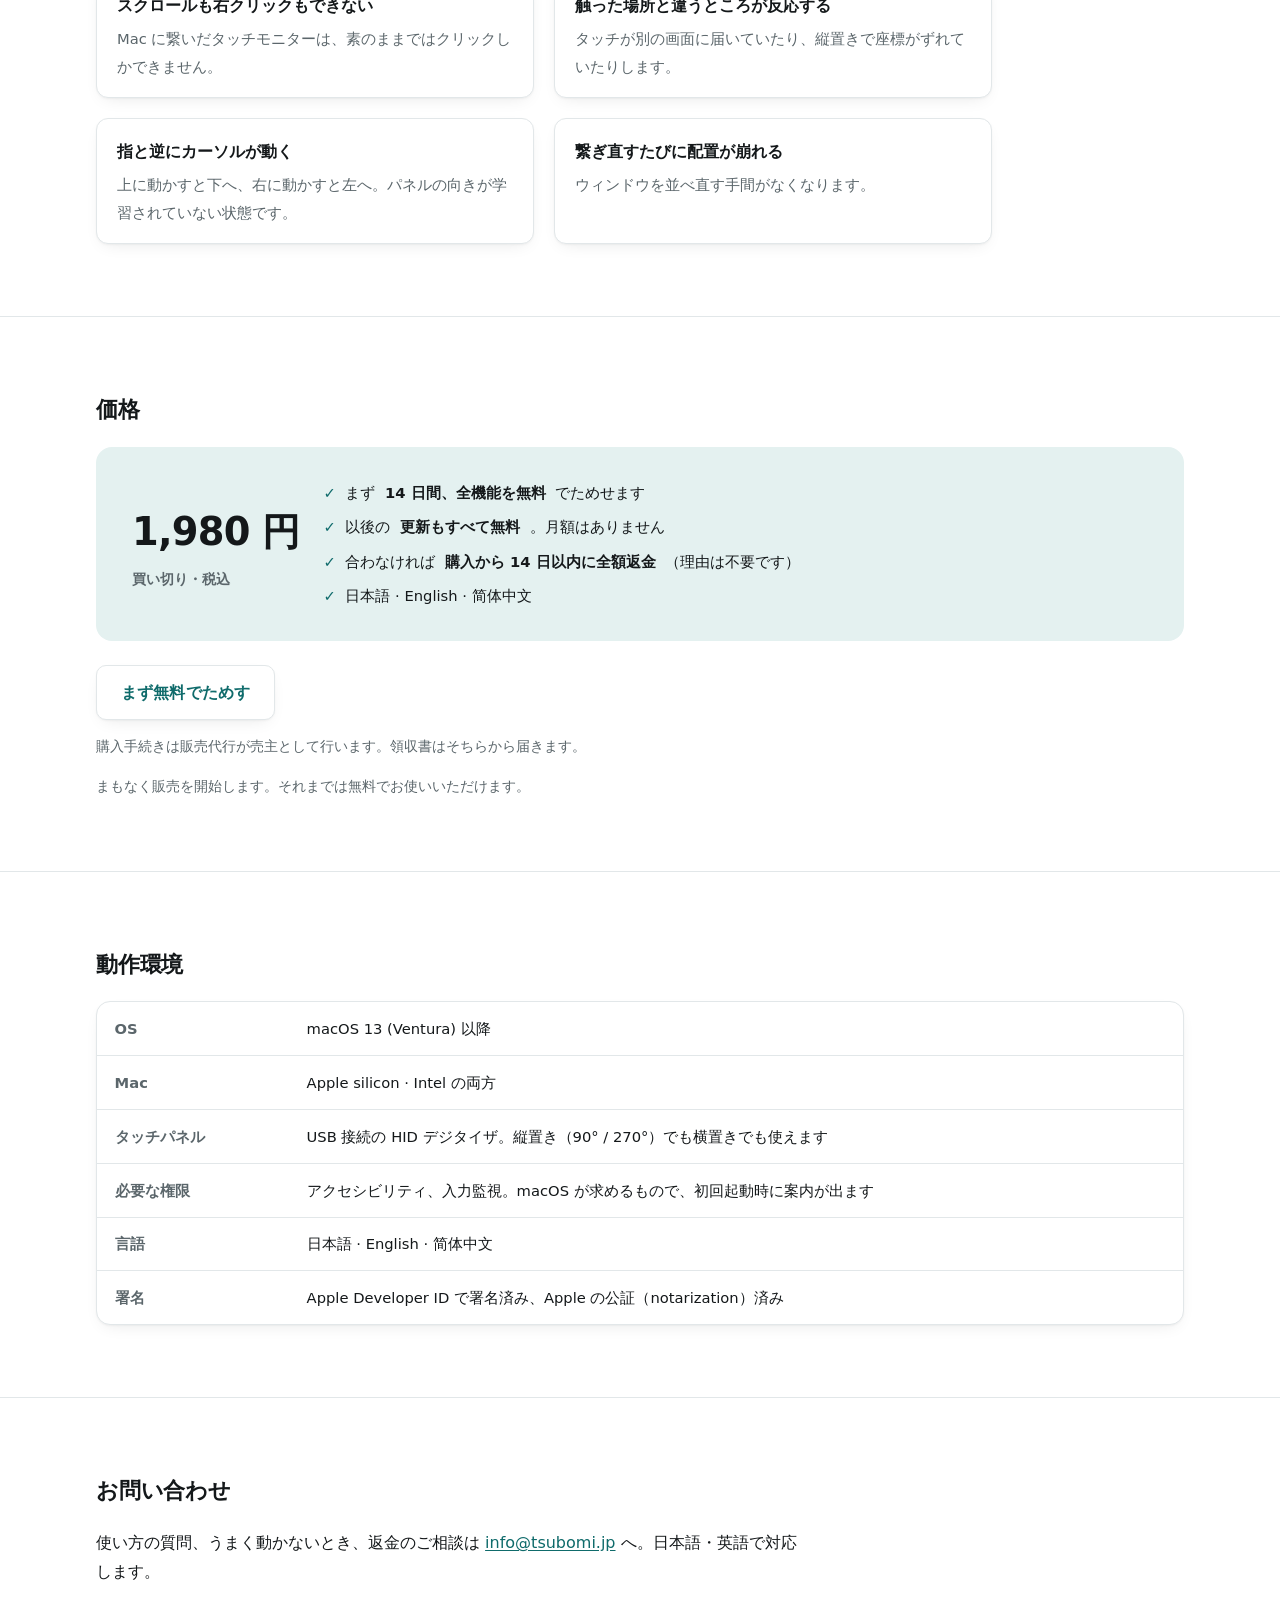
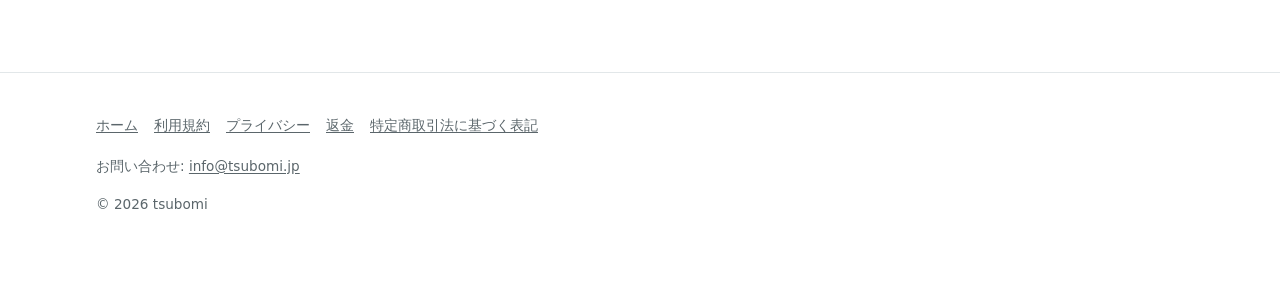
==== commit 02391a13: "サイトを更新する" ====
--- a/docs/index.html
+++ b/docs/index.html
@@ -3,39 +3,73 @@
 <head>
 <meta charset="utf-8">
 <meta name="viewport" content="width=device-width, initial-scale=1">
-<title>TouchRotator &mdash; 縦置きタッチパネルを Mac で正しく動かす</title>
+<title>TouchRotator &mdash; タッチモニターを Mac で使えるようにする</title>
 <link rel="stylesheet" href="style.css">
+<link rel="icon" href="appicon.png">
 </head>
 <body>
 <header class="top"><div class="wrap">
-  <a class="brand" href="index.html">TouchRotator</a>
+  <a class="brand" href="index.html"><img src="appicon.png" alt="" width="22" height="22">TouchRotator</a>
+  <nav class="links"><a href="#features">できること</a><a href="#price">価格</a><a href="#specs">動作環境</a></nav>
   <nav class="langs"><a href="index.html" aria-current="true">日本語</a><a href="en/index.html">English</a><a href="zh/index.html">简体中文</a></nav>
 </div></header>
 
 <div class="hero"><div class="wrap">
   <div>
-    <h1>縦に置いたタッチパネルを、<br>Mac で正しく動かす。</h1>
-    <p class="tagline">90&deg; 回した外部タッチパネルは、指で触った場所とカーソルの場所がずれます。TouchRotator はその座標を補正します。モニタの設定とウィンドウの配置も、メニューバーから。</p>
+    <p class="eyebrow"><i></i>メニューバー常駐 &middot; macOS 13 以降</p>
+    <h1>タッチモニターを、<br>Mac で使えるようにする。</h1>
+    <p class="tagline">macOS はタッチモニターをマウスとしてしか扱いません。触ればクリックはできても、スクロールも右クリックもできず、触った場所と違うところが反応します。TouchRotator はパネルの USB 信号を直接読み取り、iPhone のような操作に変えます。</p>
     <div class="cta">
       <a class="button" href="https://github.com/shusuke-dev/touchrotator-releases/releases/latest">14 日間無料でためす</a>
       <a class="button ghost" href="#price">価格を見る</a>
     </div>
-    <p class="note">macOS 13 以降 &middot; Apple Developer ID で署名し、Apple の公証を受けています</p>
+    <p class="note">Apple Developer ID で署名し、Apple の公証を受けています &middot; 買い切り 1,980 円</p>
   </div>
   <figure class="shot-figure">
-    <img class="shot" src="screenshot-ja.png" alt="TouchRotator の設定画面（タッチ補正）" width="590" height="544">
+    <div class="macwin">
+      <div class="macwin-bar"><i></i><i></i><i></i><span>TouchRotator</span></div>
+      <img class="shot" src="screenshot-ja.png" alt="TouchRotator の設定画面（タッチ補正）" width="590" height="544">
+    </div>
     <figcaption>設定画面の「タッチ補正」。左のリストで<strong>一般 / タッチ補正 / モニター設定 / ウィンドウ配置 / 使い方 / 権限 / 情報</strong>を切り替えます。ターミナルもコマンドも使いません。</figcaption>
   </figure>
 </div></div>
 
-<section><div class="wrap">
-  <h2>3 つの機能</h2>
-
-  <div class="showcase">
-    <div class="showcase-text">
-      <h3>1. タッチ補正 &mdash; 触った場所が、触った場所として届く</h3>
-      <p>パネルを 90&deg; 回すと、macOS は回す前の向きのまま座標を受け取ります。指の動きに対してカーソルが横に飛んだり、逆向きに動いたりするのはそのためです。TouchRotator はパネルの USB 信号を直接読み取って座標を補正するので、トラックパッドやマウスの操作には影響しません。</p>
-      <p class="step">設定 &rarr; タッチ補正で<b>対象ディスプレイ</b>を選び、<b>タップで自動検出</b>を 1 回。あとは <b>⌥⌘R</b> で ON / OFF。</p>
+<section id="features"><div class="wrap">
+  <h2>できること</h2>
+  <p>タッチモニターを足すということは、画面が 2 枚以上あるということです。そこで起きることは、タッチが思ったとおりに動かないことだけではありません。どの画面に何を映すか、繋ぎ直すたびにウィンドウがどこへ行くか。TouchRotator は、その一式を 1 つのアプリにまとめてメニューバーに置きます。</p>
+
+  <div class="showcase reveal">
+    <div class="showcase-text">
+      <h3><span class="num">1</span>タッチが「使える」ようになる</h3>
+      <div class="ba">
+        <div class="before"><b>素のまま</b>クリックしかできない</div>
+        <div class="after"><b>TouchRotator</b>タップ・スクロール・右クリック・ドラッグ</div>
+      </div>
+      <p>パネルの USB 信号（HID デジタイザ）を直接読み取り、指の動きをそのまま操作に変えます。可能な場合はパネルを排他的に取得するので、macOS 側の「タッチをどの画面のマウスにするか」という割り当てに左右されません。トラックパッドやマウスは、これまでどおりです。</p>
+      <p class="step">表示領域とのわずかなずれは、<b>4 点キャリブレーション</b>で合わせられます。</p>
+    </div>
+    <figure class="fig">
+      <div class="stage"><div class="gestures">
+        <div><b>タップ</b><span>クリック</span></div>
+        <div><b>スワイプ</b><span>スクロール（慣性つき）</span></div>
+        <div><b>2 本指スワイプ</b><span>スクロール（2 本指を報告する機種のみ）</span></div>
+        <div><b>長押し</b><span>右クリック</span></div>
+        <div><b>長押ししてから動かす</b><span>ドラッグ</span></div>
+        <div><b>手のひらが当たる</b><span>無視（しきい値は調整できます）</span></div>
+      </div></div>
+      <figcaption>macOS が用意していないのはこの部分です。スクロールも右クリックも、素のままでは指ではできません。</figcaption>
+    </figure>
+  </div>
+
+  <div class="showcase flip reveal">
+    <div class="showcase-text">
+      <h3><span class="num">2</span>縦に置いても、触った場所が合う</h3>
+      <div class="ba">
+        <div class="before"><b>素のまま</b>指とカーソルが離れる・逆に動く</div>
+        <div class="after"><b>TouchRotator</b>指の下にカーソルが来る</div>
+      </div>
+      <p>パネルを 90&deg; 回すと、macOS は回す前の向きのまま座標を受け取ります。TouchRotator は読み取った座標を回してから渡すので、縦置きでも触った場所にカーソルが来ます。回転は macOS のディスプレイ設定に自動で追従します。</p>
+      <p class="step">横置きのまま使うなら、この設定は要りません。<b>⌥⌘R</b> でいつでも ON / OFF。</p>
     </div>
     <figure class="fig">
       <div class="stage"><div class="compare">
@@ -59,11 +93,15 @@
     </figure>
   </div>
 
-  <div class="showcase flip">
-    <div class="showcase-text">
-      <h3>2. モニタ設定 &mdash; システム設定を開かずに 1 クリック</h3>
-      <p>解像度・明るさ・ミラーリング・回転を、メニューバーのポップアップから変えられます。ディスプレイごとにカードが 1 枚並び、繋いでいる台数だけ増えます。</p>
-      <p class="step">メニューバーのアイコンをクリック &rarr; ディスプレイ名を押してカードを開く。</p>
+  <div class="showcase reveal">
+    <div class="showcase-text">
+      <h3><span class="num">3</span>画面が増えたぶんの設定を、1 クリックで</h3>
+      <div class="ba">
+        <div class="before"><b>素のまま</b>システム設定を開いて、画面を選んで…</div>
+        <div class="after"><b>TouchRotator</b>メニューバーから 1 クリック</div>
+      </div>
+      <p>解像度・明るさ・ミラーリング・回転を、メニューバーのポップアップから。ディスプレイごとにカードが 1 枚並び、繋いでいる台数だけ増えます。画面の並び順も、設定 → モニター設定でドラッグして変えられます。</p>
+      <p class="step">ディスプレイ名を押すと、そのカードが開きます。</p>
     </div>
     <figure class="fig">
       <div class="stage mock">
@@ -93,25 +131,35 @@
     </figure>
   </div>
 
-  <div class="showcase">
-    <div class="showcase-text">
-      <h3>3. ウィンドウ配置 &mdash; 繋ぎ直しても、元の場所に戻る</h3>
-      <p>モニタを外すと、開いていたウィンドウは内蔵ディスプレイに寄せられ、繋ぎ直しても戻りません。TouchRotator は配置を記憶しておき、モニタが戻ったときに元の位置と大きさへ復元します。</p>
+  <div class="showcase flip reveal">
+    <div class="showcase-text">
+      <h3><span class="num">4</span>繋ぎ直しても、ウィンドウが元の場所に戻る</h3>
+      <div class="ba">
+        <div class="before"><b>素のまま</b>外すと内蔵ディスプレイに寄せられたまま</div>
+        <div class="after"><b>TouchRotator</b>元の画面へ、元の大きさで戻る</div>
+      </div>
+      <p>モニタを外すと、開いていたウィンドウは内蔵ディスプレイへ押し込まれ、繋ぎ直しても戻りません。画面が 2 枚以上あれば毎日のように起きることです。TouchRotator は配置を記憶しておき、モニタが戻ったときに元の位置と大きさへ復元します。</p>
       <p class="step">好きに並べたら <b>今の配置を記憶</b> を 1 回。以後は自動で戻り、<b>配置を復元</b> でいつでも呼び出せます。</p>
     </div>
     <figure class="fig">
-      <div class="stage"><div class="flow">
-        <div>
-          <div class="scr mess"><i></i><i></i><i></i></div>
-          <p class="scr-label">繋ぎ直した直後</p>
-        </div>
-        <div class="arrow"><em>&rarr;</em>配置を<br>復元</div>
-        <div>
-          <div class="scr"><i></i><i></i><i></i></div>
-          <p class="scr-label">記憶した配置</p>
-        </div>
-      </div></div>
-      <figcaption>ウィンドウの位置と大きさを記憶し、モニタを繋ぎ直したときに戻します。よく使う並べ方はパターンとして呼び出せます。</figcaption>
+      <div class="stage desks">
+        <div class="desk">
+          <p class="desk-label"><b>モニタを外すと</b>ウィンドウは内蔵ディスプレイへ押し込まれる</p>
+          <div class="rig">
+            <div class="mon off"><span class="screen"></span></div>
+            <div class="lap"><span class="screen pile"><i></i><i></i><i></i></span></div>
+          </div>
+        </div>
+        <p class="desk-arrow"><em>&darr;</em> 繋ぎ直すと自動で</p>
+        <div class="desk after">
+          <p class="desk-label"><b>配置を復元</b>元の画面へ、元の大きさで</p>
+          <div class="rig">
+            <div class="mon"><span class="screen"><i></i><i></i></span></div>
+            <div class="lap"><span class="screen"><i></i></span></div>
+          </div>
+        </div>
+      </div>
+      <figcaption>左が外部モニタ、右が Mac 本体の画面です。よく使う並べ方はパターンとして呼び出せます。</figcaption>
     </figure>
   </div>
 </div></section>
@@ -119,19 +167,19 @@
 <section><div class="wrap">
   <h2>こんなときに</h2>
   <div class="features">
-    <div class="feature">
+    <div class="feature reveal">
+      <h3>スクロールも右クリックもできない</h3>
+      <p>Mac に繋いだタッチモニターは、素のままではクリックしかできません。</p>
+    </div>
+    <div class="feature reveal">
       <h3>触った場所と違うところが反応する</h3>
-      <p>外部タッチパネルを縦置きにしたときに、いちばん多い症状です。</p>
-    </div>
-    <div class="feature">
+      <p>タッチが別の画面に届いていたり、縦置きで座標がずれていたりします。</p>
+    </div>
+    <div class="feature reveal">
       <h3>指と逆にカーソルが動く</h3>
       <p>上に動かすと下へ、右に動かすと左へ。パネルの向きが学習されていない状態です。</p>
     </div>
-    <div class="feature">
-      <h3>タッチが内蔵ディスプレイに届く</h3>
-      <p>触ったつもりのない画面が反応します。補正の対象ディスプレイを選ぶと直ります。</p>
-    </div>
-    <div class="feature">
+    <div class="feature reveal">
       <h3>繋ぎ直すたびに配置が崩れる</h3>
       <p>ウィンドウを並べ直す手間がなくなります。</p>
     </div>
@@ -140,25 +188,29 @@
 
 <section id="price"><div class="wrap">
   <h2>価格</h2>
-  <div class="price">
+  <div class="price reveal">
     <p class="amount">1,980 円 <small>買い切り・税込</small></p>
-    <div>
-      <p>まず <strong>14 日間、無料で全機能</strong>を試せます。気に入ったら一度払うだけで、以後の更新も含めてずっと使えます。月額はありません。</p>
-      <p class="note">購入手続きは販売代行が売主として行います。領収書はそちらから届きます。</p>
-    </div>
+    <ul class="price-list">
+      <li>まず <strong>14 日間、全機能を無料</strong>でためせます</li>
+      <li>以後の<strong>更新もすべて無料</strong>。月額はありません</li>
+      <li>合わなければ<strong>購入から 14 日以内に全額返金</strong>（理由は不要です）</li>
+      <li>日本語 &middot; English &middot; 简体中文</li>
+    </ul>
   </div>
   <div class="cta" style="margin-top:1.5rem">
     <button class="button" data-buy hidden>1,980 円で購入する</button>
     <a class="button ghost" href="https://github.com/shusuke-dev/touchrotator-releases/releases/latest">まず無料でためす</a>
   </div>
+  <p class="note">購入手続きは販売代行が売主として行います。領収書はそちらから届きます。</p>
   <p class="note" data-not-yet>まもなく販売を開始します。それまでは無料でお使いいただけます。</p>
 </div></section>
 
-<section><div class="wrap">
+<section id="specs"><div class="wrap">
   <h2>動作環境</h2>
-  <div class="scroller"><table>
+  <div class="scroller reveal"><table>
     <tr><th>OS</th><td>macOS 13 (Ventura) 以降</td></tr>
     <tr><th>Mac</th><td>Apple silicon &middot; Intel の両方</td></tr>
+    <tr><th>タッチパネル</th><td>USB 接続の HID デジタイザ。縦置き（90&deg; / 270&deg;）でも横置きでも使えます</td></tr>
     <tr><th>必要な権限</th><td>アクセシビリティ、入力監視。macOS が求めるもので、初回起動時に案内が出ます</td></tr>
     <tr><th>言語</th><td>日本語 &middot; English &middot; 简体中文</td></tr>
     <tr><th>署名</th><td>Apple Developer ID で署名済み、Apple の公証（notarization）済み</td></tr>
@@ -177,5 +229,6 @@
 </div></footer>
 <script src="https://cdn.paddle.com/paddle/v2/paddle.js"></script>
 <script src="buy.js"></script>
+<script src="motion.js" defer></script>
 </body>
 </html>
--- a/docs/style.css
+++ b/docs/style.css
@@ -9,32 +9,33 @@
   --accent-ink: #ffffff;
   --accent-soft: #e4f1f0;
   --warn: #b23f3a;
-  --sans: "Hiragino Sans", "Hiragino Kaku Gothic ProN", "Yu Gothic", "Noto Sans JP",
-          "PingFang SC", "Microsoft YaHei", system-ui, -apple-system, sans-serif;
+  --glass: rgba(255, 255, 255, .72);
+  /* On a Mac this is SF for the Latin letters and Hiragino for the
+     Japanese, which is what every other app on the machine looks like. */
+  --sans: -apple-system, BlinkMacSystemFont, "SF Pro Text", "Hiragino Sans",
+          "Hiragino Kaku Gothic ProN", "Yu Gothic", "Noto Sans JP",
+          "PingFang SC", "Microsoft YaHei", system-ui, sans-serif;
   --mono: ui-monospace, "SF Mono", Menlo, monospace;
+  /* Two shadows on everything that lifts: a tight one for the edge, a wide
+     soft one for the distance. One alone always looks like a sticker. */
+  --shadow: 0 1px 2px rgba(16, 24, 26, .05), 0 14px 34px -10px rgba(16, 24, 26, .18);
+  --shadow-soft: 0 1px 2px rgba(16, 24, 26, .04), 0 6px 18px -8px rgba(16, 24, 26, .12);
   /* Two widths: the page, and the longest a line of text is allowed to be.
      A wide screen should show more of the layout, not longer lines. */
   --page: 72rem;
   --measure: 44rem;
-}
-@media (prefers-color-scheme: dark) {
-  :root {
-    --ground: #14181a;
-    --panel: #1c2224;
-    --ink: #e8eded;
-    --muted: #9aa5a8;
-    --rule: #2b3234;
-    --accent: #5fbfba;
-    --accent-ink: #10201f;
-    --accent-soft: #1b2e2e;
-    --warn: #e8837c;
-  }
+  --header: 3.6rem;
+  /* Light only: the drawings, the screenshots and the palette were all
+     built for one scheme, and half-lit versions of them looked worse than
+     none. Declared so the browser's own controls follow. */
+  color-scheme: light;
 }
 
 * { box-sizing: border-box; }
 /* `display: inline-block` on .button otherwise wins over the browser's own
    [hidden] rule, and a button meant to be hidden shows anyway. */
 [hidden] { display: none !important; }
+html { scroll-behavior: smooth; }
 body {
   margin: 0;
   background: var(--ground);
@@ -44,6 +45,12 @@
   line-height: 1.85;
   -webkit-font-smoothing: antialiased;
 }
+::selection { background: var(--accent-soft); color: var(--ink); }
+:focus-visible {
+  outline: 2px solid var(--accent);
+  outline-offset: 3px;
+  border-radius: 4px;
+}
 .wrap { max-width: var(--page); margin: 0 auto; padding: 0 2rem; }
 @media (max-width: 40rem) { .wrap { padding: 0 1.25rem; } }
 
@@ -56,28 +63,73 @@
    header rather than off to one side of a wide window. */
 article { max-width: var(--measure); margin: 0 auto; }
 
-/* Header */
+/* Header — sticky and translucent, the way a toolbar behaves on this
+   machine. The hairline and shadow only appear once the page has moved,
+   so at rest the bar is not a line across an empty screen. */
 .top {
-  border-bottom: 1px solid var(--rule);
-  padding: 1rem 0;
+  position: sticky; top: 0; z-index: 10;
+  padding: .8rem 0;
   font-size: .9rem;
-}
-.top .wrap { display: flex; align-items: center; gap: 1rem; flex-wrap: wrap; }
-.brand { font-weight: 700; text-decoration: none; color: var(--ink); }
+  background: var(--glass);
+  -webkit-backdrop-filter: saturate(180%) blur(20px);
+  backdrop-filter: saturate(180%) blur(20px);
+  border-bottom: 1px solid transparent;
+  transition: border-color .2s ease, box-shadow .2s ease;
+}
+.top.scrolled { border-bottom-color: var(--rule); box-shadow: 0 1px 12px rgba(16, 24, 26, .06); }
+@supports not (backdrop-filter: blur(1px)) { .top { background: var(--ground); } }
+.top .wrap { display: flex; align-items: center; gap: 1.25rem; flex-wrap: wrap; }
+.brand {
+  display: flex; align-items: center; gap: .5rem;
+  font-weight: 700; text-decoration: none; color: var(--ink); letter-spacing: -.01em;
+}
+.brand img { width: 22px; height: 22px; border-radius: 5px; display: block; }
+.links { display: flex; gap: 1.1rem; }
+.links a {
+  color: var(--muted); text-decoration: none;
+  transition: color .15s ease;
+}
+.links a:hover { color: var(--ink); }
+@media (max-width: 46rem) { .links { display: none; } }
 .langs { margin-left: auto; display: flex; gap: .75rem; }
-.langs a { color: var(--muted); text-decoration: none; }
+.langs a { color: var(--muted); text-decoration: none; transition: color .15s ease; }
+.langs a:hover { color: var(--ink); }
 .langs a[aria-current="true"] { color: var(--ink); font-weight: 700; }
 
+/* Anchors land below the sticky bar rather than under it. */
+section[id] { scroll-margin-top: calc(var(--header) + 1rem); }
+
 /* Hero — two columns once there is room for them, so a desktop window is
-   not one narrow ribbon of text down the middle. */
-.hero { padding: 4rem 0 3.5rem; border-bottom: 1px solid var(--rule); }
+   not one narrow ribbon of text down the middle. The wash behind it is one
+   soft circle of the accent, the only decoration on the page. */
+.hero {
+  position: relative; overflow: hidden;
+  padding: 4rem 0 3.5rem; border-bottom: 1px solid var(--rule);
+}
+.hero::before {
+  content: ""; position: absolute; z-index: -1;
+  top: -30%; right: -10%; width: 55rem; height: 55rem;
+  background: radial-gradient(closest-side, var(--accent-soft), transparent 70%);
+  opacity: .8; pointer-events: none;
+}
 .hero .wrap { display: grid; gap: 2.5rem; align-items: center; }
 @media (min-width: 60rem) {
   .hero { padding: 5rem 0 4.5rem; }
   .hero .wrap { grid-template-columns: minmax(0, 1.1fr) minmax(0, 1fr); gap: 3.5rem; }
 }
+.eyebrow {
+  display: inline-flex; align-items: center; gap: .45rem;
+  margin: 0 0 1.1rem; padding: .3rem .8rem;
+  background: var(--accent-soft); color: var(--accent);
+  border-radius: 999px; font-size: .78rem; font-weight: 600;
+}
+.eyebrow i {
+  width: 6px; height: 6px; border-radius: 50%; background: currentColor;
+  animation: blink 2.4s ease-in-out infinite;
+}
 h1 {
-  font-size: 2.25rem; line-height: 1.35; margin: 0 0 .75rem;
+  font-size: 2.25rem; line-height: 1.3; margin: 0 0 .9rem;
+  font-weight: 700; letter-spacing: -.02em;
   text-wrap: balance;
   /* Japanese and Chinese break between any two characters. Left alone, a
      heading splits a word in half at exactly the wrong width. */
@@ -87,46 +139,89 @@
 .tagline { font-size: 1.1rem; color: var(--muted); margin: 0 0 2rem; max-width: 34rem; }
 .cta { display: flex; gap: .75rem; flex-wrap: wrap; align-items: center; }
 .button {
-  display: inline-block; padding: .7rem 1.4rem; border-radius: 8px;
+  display: inline-block; padding: .72rem 1.5rem; border-radius: 10px;
   background: var(--accent); color: var(--accent-ink);
-  text-decoration: none; font-weight: 700;
-}
-.button.ghost { background: transparent; color: var(--accent); border: 1px solid var(--accent); }
+  text-decoration: none; font-weight: 600; letter-spacing: .01em;
+  border: 1px solid transparent; box-shadow: var(--shadow-soft);
+  transition: transform .12s ease, box-shadow .12s ease, border-color .12s ease;
+}
+.button:hover { transform: translateY(-1px); box-shadow: var(--shadow); }
+.button:active { transform: translateY(0); box-shadow: none; }
+.button.ghost {
+  background: var(--ground); color: var(--accent);
+  border-color: var(--rule); box-shadow: var(--shadow-soft);
+}
+.button.ghost:hover { border-color: var(--accent); }
 .note { color: var(--muted); font-size: .85rem; margin: .9rem 0 0; max-width: var(--measure); }
 
-img.shot {
-  display: block; max-width: 590px; width: 100%; height: auto; margin: 0;
-  border: 1px solid var(--rule); border-radius: 10px;
-  box-shadow: 0 12px 32px rgba(0, 0, 0, .08);
-}
-.shot-figure { margin: 0; }
-.shot-figure figcaption { margin-top: .8rem; font-size: .8rem; color: var(--muted); }
+/* The screenshots are framed as windows — three lights and a title bar — so
+   a picture of one pane reads as the app rather than as a cropped rectangle.
+   Held to 460px: the captures are 590px wide and no more, and shown any
+   larger a Retina screen stretches them and they go soft. */
+.macwin {
+  max-width: 460px; border-radius: 12px; overflow: hidden;
+  background: var(--ground); border: 1px solid var(--rule);
+  box-shadow: var(--shadow);
+  transition: transform .3s ease, box-shadow .3s ease;
+}
+.macwin:hover { transform: translateY(-2px); }
+.macwin-bar {
+  display: flex; align-items: center; gap: 6px;
+  padding: .5rem .7rem; border-bottom: 1px solid var(--rule);
+  background: linear-gradient(180deg, var(--panel), var(--ground));
+}
+.macwin-bar i { width: 11px; height: 11px; border-radius: 50%; }
+.macwin-bar i:nth-child(1) { background: #ff5f57; }
+.macwin-bar i:nth-child(2) { background: #febc2e; }
+.macwin-bar i:nth-child(3) { background: #28c840; }
+.macwin-bar span { margin-left: .4rem; font-size: .72rem; font-weight: 600; color: var(--muted); }
+img.shot { display: block; width: 100%; height: auto; margin: 0; }
+.shot-figure { margin: 0; display: grid; justify-items: center; }
+.shot-figure figcaption { max-width: 460px; margin-top: .9rem; font-size: .8rem; color: var(--muted); }
 @media (max-width: 60rem) { .shot-figure { margin-top: 1rem; } }
 
 section { padding: 3.5rem 0; border-bottom: 1px solid var(--rule); }
-h2 { font-size: 1.4rem; margin: 0 0 1rem; text-wrap: balance; }
+@media (min-width: 60rem) { section { padding: 4.5rem 0; } }
+h2 { font-size: 1.4rem; margin: 0 0 1rem; letter-spacing: -.01em; text-wrap: balance; }
 h3 { font-size: 1rem; margin: 2rem 0 .3rem; }
 p { margin: .8rem 0; }
 ul, ol { padding-left: 1.3rem; margin: .8rem 0; }
 li { margin: .35rem 0; }
-a { color: var(--accent); }
+a { color: var(--accent); text-underline-offset: 2px; }
 code { font-family: var(--mono); font-size: .88em; background: var(--panel); padding: .1em .35em; border-radius: 4px; }
 
 .features { display: grid; gap: 1.25rem; grid-template-columns: repeat(auto-fit, minmax(15rem, 1fr)); }
 /* Two by two rather than three and a gap. */
 @media (min-width: 56rem) { .features { grid-template-columns: 1fr 1fr; max-width: 56rem; } }
-.feature { background: var(--panel); border-radius: 10px; padding: 1.1rem 1.25rem; }
+.feature {
+  background: var(--ground); border: 1px solid var(--rule); border-radius: 12px;
+  padding: 1.1rem 1.25rem; box-shadow: var(--shadow-soft);
+  transition: transform .2s ease, box-shadow .2s ease, border-color .2s ease;
+}
+.feature:hover { transform: translateY(-2px); box-shadow: var(--shadow); border-color: var(--accent-soft); }
 .feature h3 { margin: 0 0 .3rem; }
 .feature p { margin: 0; font-size: .92rem; color: var(--muted); }
 
 /* A feature and the picture of it, side by side; every other one flipped so
    the page alternates instead of marching down one edge. */
 .showcase { display: grid; gap: 1.75rem; align-items: start; }
-.showcase + .showcase { margin-top: 3.5rem; }
+.showcase + .showcase { margin-top: 4rem; }
 .showcase-text { max-width: var(--measure); }
-.showcase-text h3 { font-size: 1.2rem; margin: 0 0 .4rem; }
+.showcase-text h3 {
+  display: flex; align-items: baseline; gap: .6rem;
+  font-size: 1.2rem; margin: 0 0 .4rem; letter-spacing: -.01em;
+}
+.showcase-text .num {
+  flex: none; width: 1.6rem; height: 1.6rem; border-radius: 50%;
+  background: var(--accent); color: var(--accent-ink);
+  font-size: .8rem; font-weight: 700; line-height: 1.6rem; text-align: center;
+  align-self: flex-start; transform: translateY(.15rem);
+}
 .showcase-text p { margin: .5rem 0 0; color: var(--muted); font-size: .95rem; }
-.showcase-text .step { margin-top: .9rem; font-size: .85rem; color: var(--muted); }
+.showcase-text .step {
+  margin-top: 1rem; padding-left: .9rem; border-left: 2px solid var(--accent-soft);
+  font-size: .85rem; color: var(--muted);
+}
 .showcase-text .step b { color: var(--ink); }
 @media (min-width: 56rem) {
   .showcase { grid-template-columns: minmax(0, 1fr) minmax(0, 1fr); gap: 3rem; }
@@ -137,7 +232,10 @@
    and they are built from the page's own colours so they follow the theme. */
 .fig { margin: 0; }
 .fig figcaption { margin-top: .8rem; font-size: .82rem; color: var(--muted); line-height: 1.7; }
-.stage { background: var(--panel); border: 1px solid var(--rule); border-radius: 14px; padding: 1.15rem; }
+.stage {
+  background: var(--panel); border: 1px solid var(--rule); border-radius: 14px;
+  padding: 1.15rem;
+}
 
 /* Touch offset: the same panel with the correction off and on. */
 .compare { display: grid; grid-template-columns: 1fr 1fr; gap: 1rem; }
@@ -161,6 +259,12 @@
   content: ""; position: absolute; inset: -.45rem;
   border-radius: 50%; border: 1px dashed var(--accent); opacity: .45;
 }
+/* The finger is still on the glass, so the touch keeps ringing. */
+.touch::before {
+  content: ""; position: absolute; inset: -2px;
+  border-radius: 50%; border: 2px solid var(--accent);
+  animation: ripple 2.4s cubic-bezier(.2, .6, .3, 1) infinite;
+}
 /* The macOS arrow, drawn rather than fetched. */
 .pointer {
   position: absolute; width: 14px; height: 21px; background: var(--ink);
@@ -176,6 +280,17 @@
   position: absolute; left: .5rem; top: 50%; transform: translateY(-50%);
   font-size: .7rem; color: var(--warn); white-space: nowrap;
 }
+
+/* What a touch does. Two columns so the gesture and its result read as a
+   pair rather than a sentence. */
+.gestures div {
+  display: flex; gap: 1rem; align-items: baseline;
+  padding: .5rem 0; border-bottom: 1px solid var(--rule); font-size: .9rem;
+}
+.gestures div:last-child { border-bottom: 0; }
+.gestures b { flex: none; width: 10rem; }
+.gestures span { color: var(--muted); }
+@media (max-width: 26rem) { .gestures div { display: block; } .gestures b { width: auto; } }
 
 /* The menu bar popup. Same rows the app puts there. */
 .mock { padding: 1rem; }
@@ -190,8 +305,9 @@
 .pop {
   width: min(17rem, 100%); margin: .5rem 0 0 auto; padding: .6rem;
   background: var(--ground); border: 1px solid var(--rule); border-radius: 14px;
-  box-shadow: 0 14px 30px rgba(0, 0, 0, .12);
+  box-shadow: var(--shadow);
   font-size: .72rem; line-height: 1.5;
+  transform-origin: top right;
 }
 .pop-head { display: flex; align-items: center; gap: .55rem; }
 .pop-icon { width: 32px; height: 32px; flex: none; display: block; }
@@ -225,42 +341,200 @@
 .pop-link { margin-top: .35rem; text-align: center; color: var(--accent); }
 .pop-label { color: var(--muted); font-size: .68rem; }
 
-/* Window layout: unplugged, then put back. */
-.flow { display: grid; grid-template-columns: 1fr auto 1fr; gap: .6rem; align-items: center; }
-.flow .arrow { text-align: center; font-size: .7rem; color: var(--muted); line-height: 1.4; }
-.flow .arrow em { display: block; font-style: normal; font-size: 1.1rem; color: var(--accent); }
-.scr {
-  position: relative; aspect-ratio: 16 / 10; overflow: hidden;
-  background: var(--ground); border: 1px solid var(--rule); border-radius: 8px;
-}
-.scr i { position: absolute; border-radius: 3px; background: var(--accent-soft); border: 1px solid var(--accent); }
-.scr i:nth-child(1) { left: 6%; top: 12%; width: 40%; height: 60%; }
-.scr i:nth-child(2) { left: 52%; top: 12%; width: 42%; height: 34%; }
-.scr i:nth-child(3) { left: 52%; top: 52%; width: 42%; height: 36%; }
-.scr.mess i { border-color: var(--warn); background: transparent; }
-.scr.mess i:nth-child(1) { left: 3%; top: 30%; width: 30%; height: 44%; }
-.scr.mess i:nth-child(2) { left: 26%; top: 8%; width: 38%; height: 30%; }
-.scr.mess i:nth-child(3) { left: 58%; top: 40%; width: 46%; height: 40%; }
-.scr-label { margin-top: .5rem; text-align: center; font-size: .75rem; color: var(--muted); }
-
+/* Window layout. The first drawing of this was two abstract rectangles and
+   nobody could tell what they were looking at. This one draws the desk:
+   the external monitor and the laptop, before and after. Unplugged, the
+   windows are piled on the small screen; restored, they are back where
+   they were. */
+.desks { display: grid; gap: .9rem; }
+.desk-label { margin: 0 0 .55rem; font-size: .78rem; color: var(--muted); }
+.desk-label b { color: var(--ink); font-weight: 700; margin-right: .45rem; }
+.desk.after .desk-label b { color: var(--accent); }
+.desk-arrow {
+  margin: 0; text-align: center; font-size: .75rem; color: var(--muted);
+}
+.desk-arrow em { font-style: normal; color: var(--accent); font-weight: 700; }
+.rig { display: grid; grid-template-columns: 1.55fr 1fr; gap: 1rem; align-items: end; }
+.screen {
+  position: relative; display: block; overflow: hidden;
+  aspect-ratio: 16 / 10; border-radius: 6px;
+  border: 1px solid var(--rule); background: var(--ground);
+}
+/* A monitor stands on a neck; a laptop sits on a wider base. Two shapes is
+   all it takes to tell which screen is which. */
+.mon::after {
+  content: ""; display: block; width: 22%; height: 9px; margin: 0 auto;
+  background: var(--rule); border-radius: 0 0 3px 3px;
+}
+.lap { position: relative; }
+.lap::after {
+  content: ""; display: block; height: 6px; margin: 2px -7% 0;
+  background: var(--rule); border-radius: 0 0 7px 7px;
+}
+.mon.off .screen { background: var(--panel); border-style: dashed; }
+.screen i {
+  position: absolute; border-radius: 4px; overflow: hidden;
+  background: var(--accent-soft); border: 1px solid var(--accent);
+}
+/* Three lights on every little window, so the drawing reads as a desktop. */
+.screen i::before {
+  content: ""; position: absolute; left: 0; right: 0; top: 0; height: 7px;
+  background-color: rgba(127, 127, 127, .12);
+  background-image:
+    radial-gradient(circle 1.4px at 4px 3.5px, #ff5f57 98%, transparent 100%),
+    radial-gradient(circle 1.4px at 9px 3.5px, #febc2e 98%, transparent 100%),
+    radial-gradient(circle 1.4px at 14px 3.5px, #28c840 98%, transparent 100%);
+  background-repeat: no-repeat;
+}
+/* The windows are not blank rectangles. Each is drawn as the kind of window
+   it is — a browser, a list, an editor — so the same three can be followed
+   from the pile back to their own screens. Shapes only: nobody's logo, and
+   nothing that pretends to be a real product. */
+.screen i::after {
+  content: ""; position: absolute; left: 7%; right: 7%; top: 18%; bottom: 8%;
+  background-repeat: no-repeat;
+}
+/* A browser: address bar, a picture, a few lines of text. */
+.mon .screen i:nth-child(1)::after,
+.screen.pile i:nth-child(1)::after {
+  background-image:
+    linear-gradient(var(--rule), var(--rule)),
+    linear-gradient(var(--accent-soft), var(--accent-soft)),
+    linear-gradient(var(--rule), var(--rule)),
+    linear-gradient(var(--rule), var(--rule)),
+    linear-gradient(var(--rule), var(--rule));
+  background-size: 84% 6px, 100% 40%, 88% 4px, 66% 4px, 78% 4px;
+  background-position: 0 0, 0 30%, 0 76%, 0 88%, 0 100%;
+}
+/* A list — mail, notes, a chat. */
+.mon .screen i:nth-child(2)::after,
+.screen.pile i:nth-child(2)::after {
+  background-image:
+    linear-gradient(var(--rule), var(--rule)),
+    repeating-linear-gradient(var(--rule) 0 5px, transparent 5px 15px);
+  background-size: 58% 6px, 100% 74%;
+  background-position: 0 0, 0 100%;
+}
+/* An editor: short lines, some of them highlighted. */
+.lap .screen i:nth-child(1)::after,
+.screen.pile i:nth-child(3)::after {
+  background-image:
+    linear-gradient(var(--accent-soft), var(--accent-soft)),
+    linear-gradient(var(--rule), var(--rule)),
+    linear-gradient(var(--accent-soft), var(--accent-soft)),
+    linear-gradient(var(--rule), var(--rule)),
+    linear-gradient(var(--rule), var(--rule));
+  background-size: 42% 5px, 64% 5px, 30% 5px, 76% 5px, 52% 5px;
+  background-position: 0 4%, 8% 28%, 8% 52%, 0 76%, 8% 100%;
+}
+.mon .screen i:nth-child(1) { left: 5%; top: 10%; width: 51%; height: 78%; }
+.mon .screen i:nth-child(2) { left: 60%; top: 10%; width: 35%; height: 78%; }
+.lap .screen i:nth-child(1) { left: 8%; top: 12%; width: 84%; height: 74%; }
+/* Everything herded onto the built-in display: too big for it, and on top
+   of each other. */
+.screen.pile i { border-color: var(--warn); background: transparent; }
+.screen.pile i:nth-child(1) { left: -2%; top: 18%; width: 78%; height: 74%; }
+.screen.pile i:nth-child(2) { left: 12%; top: 8%; width: 78%; height: 74%; }
+.screen.pile i:nth-child(3) { left: 26%; top: 26%; width: 78%; height: 74%; }
+
+/* Price — the number, then what it buys, in a card that looks like the
+   thing you are about to press. */
 .price {
-  background: var(--accent-soft); border-radius: 10px; padding: 1.5rem;
-  display: grid; gap: 1.25rem; align-items: center;
-}
-@media (min-width: 48rem) { .price { grid-template-columns: auto minmax(0, 1fr); padding: 1.75rem 2rem; } }
+  background: var(--accent-soft); border-radius: 16px; padding: 1.5rem;
+  display: grid; gap: 1.5rem; align-items: center;
+}
+@media (min-width: 48rem) { .price { grid-template-columns: auto minmax(0, 1fr); padding: 2rem 2.25rem; } }
 .price p { margin: .4rem 0; }
-.price .amount { font-size: 2rem; font-weight: 700; margin: 0; white-space: nowrap; }
-.price .amount small { font-size: 1rem; font-weight: 400; color: var(--muted); }
-
-.scroller { overflow-x: auto; }
-table { border-collapse: collapse; width: 100%; max-width: 52rem; font-size: .92rem; }
-th, td { text-align: left; padding: .6rem .8rem; border-bottom: 1px solid var(--rule); vertical-align: top; }
-th { color: var(--muted); font-weight: 700; width: 12rem; }
-@media (max-width: 34rem) { th { width: auto; } }
+.price .amount { font-size: 2.4rem; font-weight: 700; margin: 0; white-space: nowrap; letter-spacing: -.02em; }
+.price .amount small { display: block; font-size: .85rem; font-weight: 600; color: var(--muted); letter-spacing: 0; }
+.price-list { list-style: none; margin: 0; padding: 0; display: grid; gap: .45rem; }
+.price-list li { display: flex; gap: .6rem; align-items: baseline; margin: 0; font-size: .92rem; }
+.price-list li::before {
+  content: "✓"; flex: none; color: var(--accent); font-weight: 700;
+}
+
+/* Specs, in a card rather than a bare table. */
+.scroller {
+  overflow-x: auto;
+  background: var(--ground); border: 1px solid var(--rule); border-radius: 14px;
+  box-shadow: var(--shadow-soft);
+}
+table { border-collapse: collapse; width: 100%; font-size: .92rem; }
+th, td { text-align: left; padding: .8rem 1.1rem; border-bottom: 1px solid var(--rule); vertical-align: top; }
+tr:last-child th, tr:last-child td { border-bottom: 0; }
+th { color: var(--muted); font-weight: 700; width: 12rem; white-space: nowrap; }
+@media (max-width: 34rem) { th { width: auto; white-space: normal; } }
+article .scroller { border: 0; box-shadow: none; background: none; }
 
 footer { padding: 2.5rem 0 4rem; color: var(--muted); font-size: .85rem; }
 footer nav { display: flex; gap: 1rem; flex-wrap: wrap; margin-bottom: 1rem; }
-footer a { color: var(--muted); }
+footer a { color: var(--muted); transition: color .15s ease; }
+footer a:hover { color: var(--ink); }
 
 article h2:first-of-type { margin-top: 0; }
 article section { border: 0; padding: 1.5rem 0 0; }
+
+/* ---- Motion -------------------------------------------------------------
+   Everything here is decoration: the page is complete and readable with all
+   of it switched off, which is what happens when the visitor asks for less
+   movement, and when the script does not run (the .js class is set by it). */
+@keyframes rise { from { opacity: 0; transform: translateY(14px); } to { opacity: 1; transform: none; } }
+@keyframes ripple { 0% { transform: scale(1); opacity: .5; } 70%, 100% { transform: scale(2.1); opacity: 0; } }
+@keyframes blink { 0%, 100% { opacity: 1; } 50% { opacity: .35; } }
+@keyframes popin { from { opacity: 0; transform: scale(.94) translateY(-6px); } to { opacity: 1; transform: none; } }
+@keyframes knob { from { transform: translateX(-12px); } to { transform: none; } }
+@keyframes settle { from { opacity: 0; transform: translateY(10px) scale(.96); } to { opacity: 1; transform: none; } }
+
+/* The hero is on screen at load, so it plays straight away, one line after
+   the next rather than all at once. */
+.js .hero .wrap > * > *,
+.js .hero .wrap > figure { animation: rise .7s cubic-bezier(.2, .7, .3, 1) both; }
+.js .hero .eyebrow { animation-delay: .02s; }
+.js .hero h1 { animation-delay: .08s; }
+.js .hero .tagline { animation-delay: .16s; }
+.js .hero .cta { animation-delay: .24s; }
+.js .hero .note { animation-delay: .32s; }
+.js .hero .shot-figure { animation-delay: .3s; }
+
+/* Everything below waits until it is nearly in view. */
+.js .reveal { opacity: 0; transform: translateY(16px); transition: opacity .7s cubic-bezier(.2, .7, .3, 1), transform .7s cubic-bezier(.2, .7, .3, 1); }
+.js .reveal.in { opacity: 1; transform: none; }
+.js .reveal:nth-child(2) { transition-delay: .06s; }
+.js .reveal:nth-child(3) { transition-delay: .12s; }
+.js .reveal:nth-child(4) { transition-delay: .18s; }
+
+/* The popup arrives the way a popover does, and its switch lands a moment
+   after the panel it sits in. */
+.js .reveal.in .pop { animation: popin .5s cubic-bezier(.2, .8, .25, 1) both; }
+.js .reveal.in .sw::after { animation: knob .45s .35s cubic-bezier(.2, .8, .25, 1) both; }
+/* The restored windows drop into place, one after another. */
+.js .reveal.in .desk.after .screen i { animation: settle .5s cubic-bezier(.2, .8, .25, 1) both; }
+.js .reveal.in .desk.after .mon .screen i:nth-child(1) { animation-delay: .15s; }
+.js .reveal.in .desk.after .mon .screen i:nth-child(2) { animation-delay: .27s; }
+.js .reveal.in .desk.after .lap .screen i { animation-delay: .39s; }
+
+@media (prefers-reduced-motion: reduce) {
+  html { scroll-behavior: auto; }
+  *, *::before, *::after {
+    animation-duration: .001ms !important;
+    animation-iteration-count: 1 !important;
+    transition-duration: .001ms !important;
+  }
+  .js .reveal { opacity: 1; transform: none; }
+}
+
+/* Before and after, in two lines, so a visitor who reads nothing else still
+   knows what each feature changes. */
+.ba { display: grid; gap: .4rem; margin: .9rem 0 0; }
+.ba div {
+  display: flex; gap: .55rem; align-items: baseline;
+  font-size: .88rem; line-height: 1.6;
+}
+.ba div::before { flex: none; font-weight: 700; }
+.ba .before { color: var(--muted); }
+.ba .before::before { content: "✗"; color: var(--warn); }
+.ba .after { color: var(--ink); }
+.ba .after::before { content: "✓"; color: var(--accent); }
+.ba b { font-weight: 700; margin-right: .35rem; }
+.ba .before b { color: var(--muted); }
+.ba .after b { color: var(--accent); }
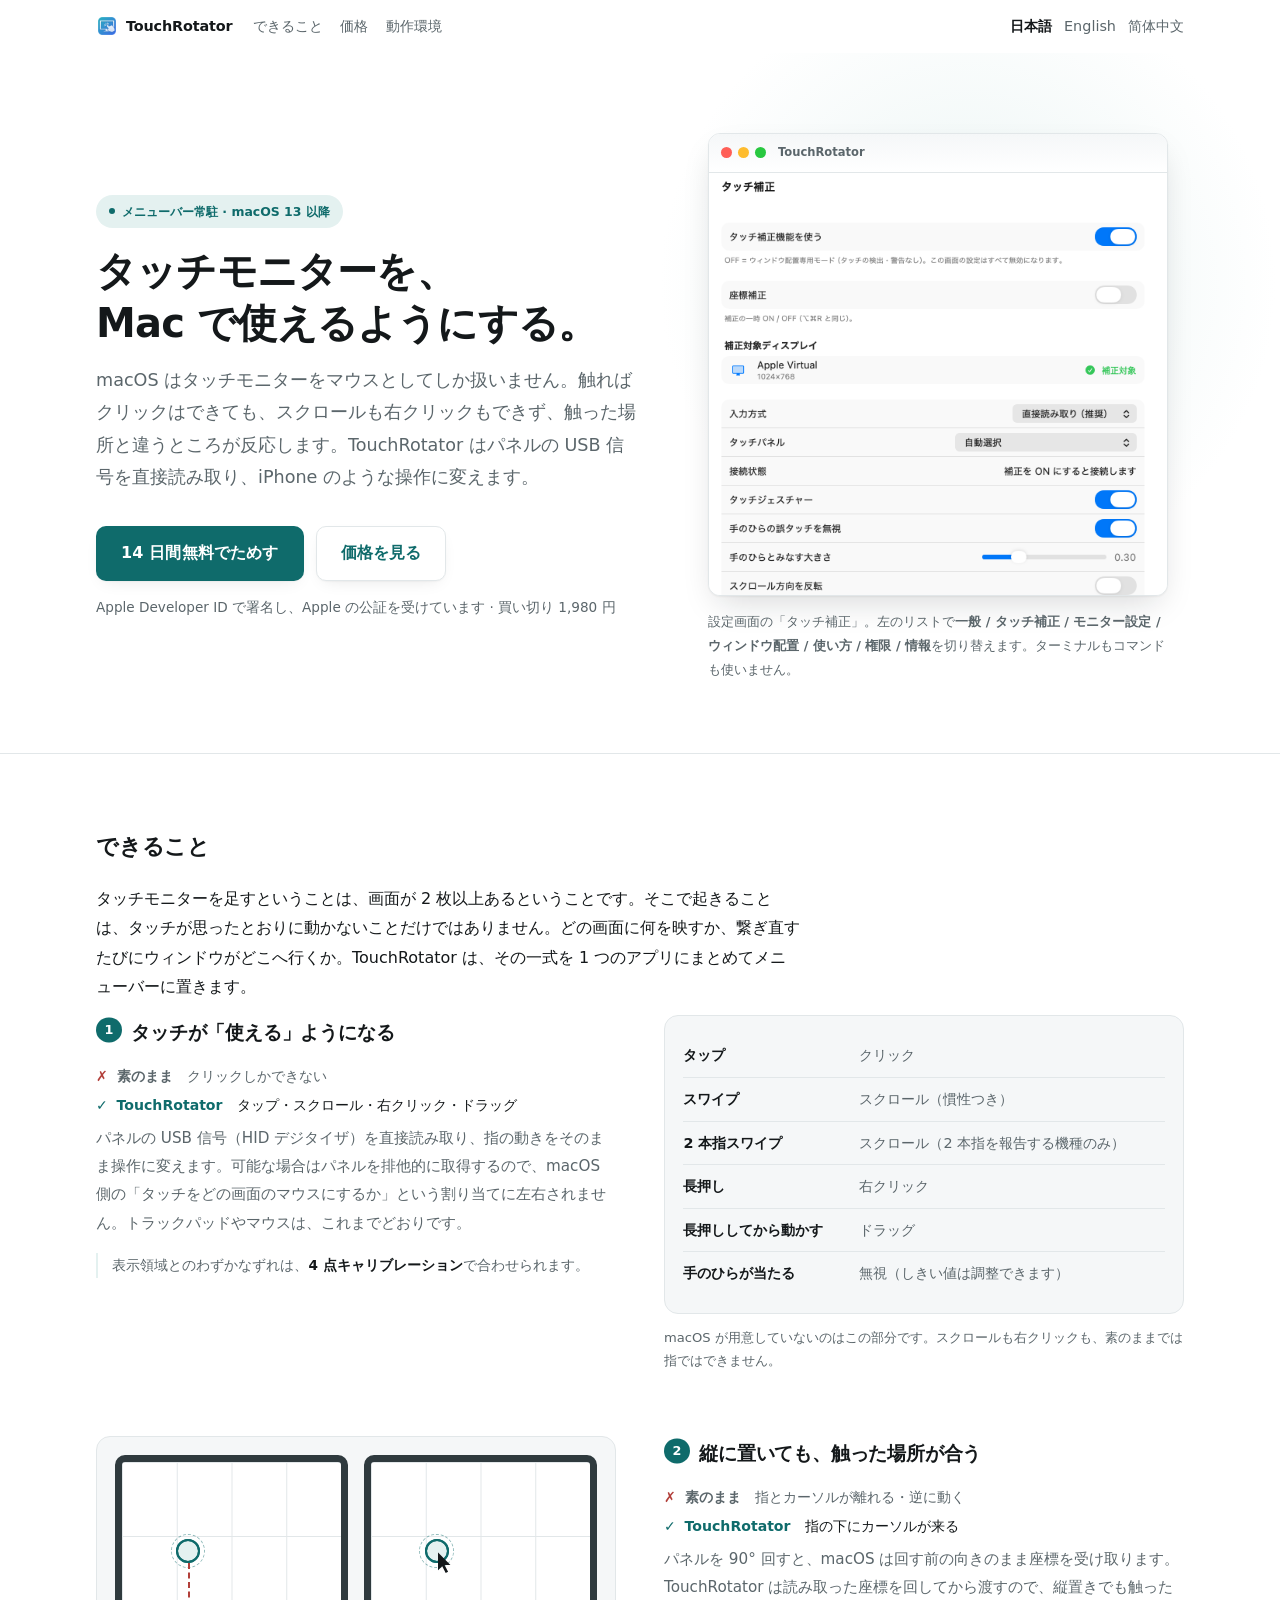
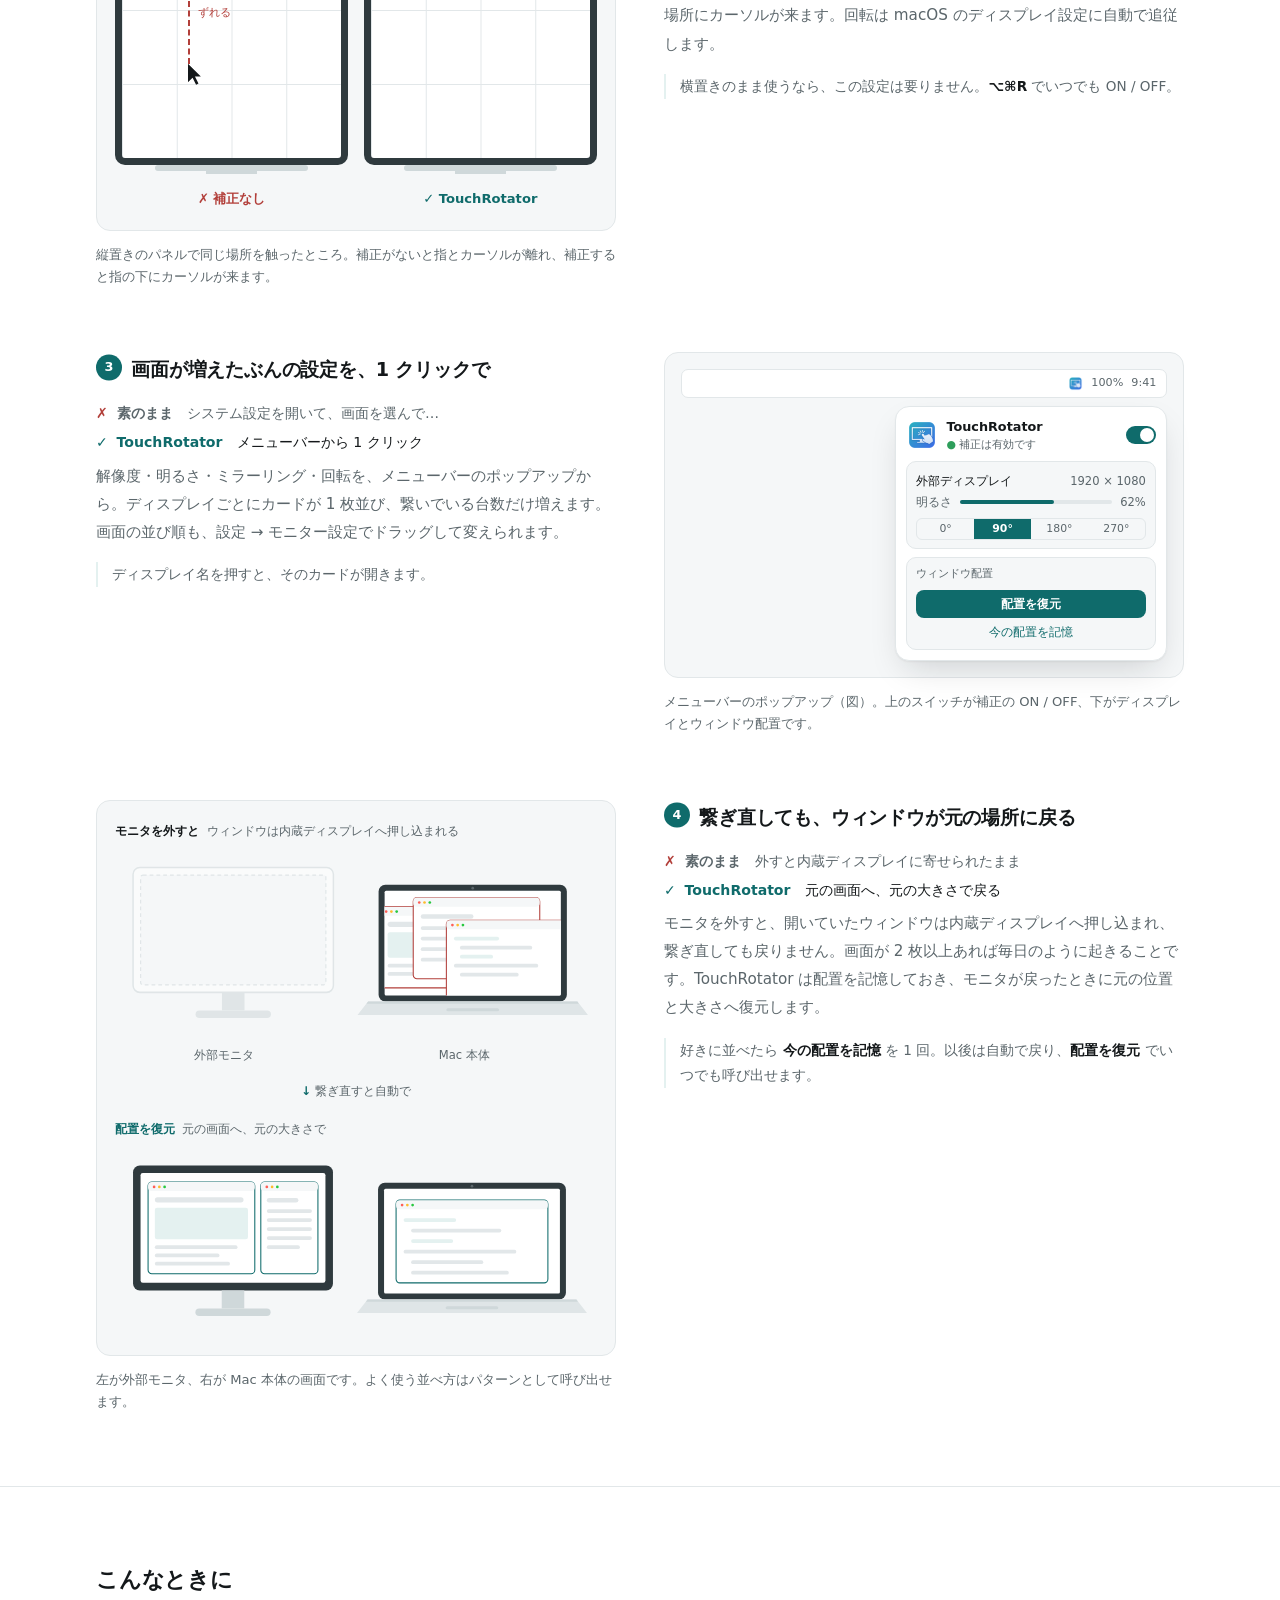
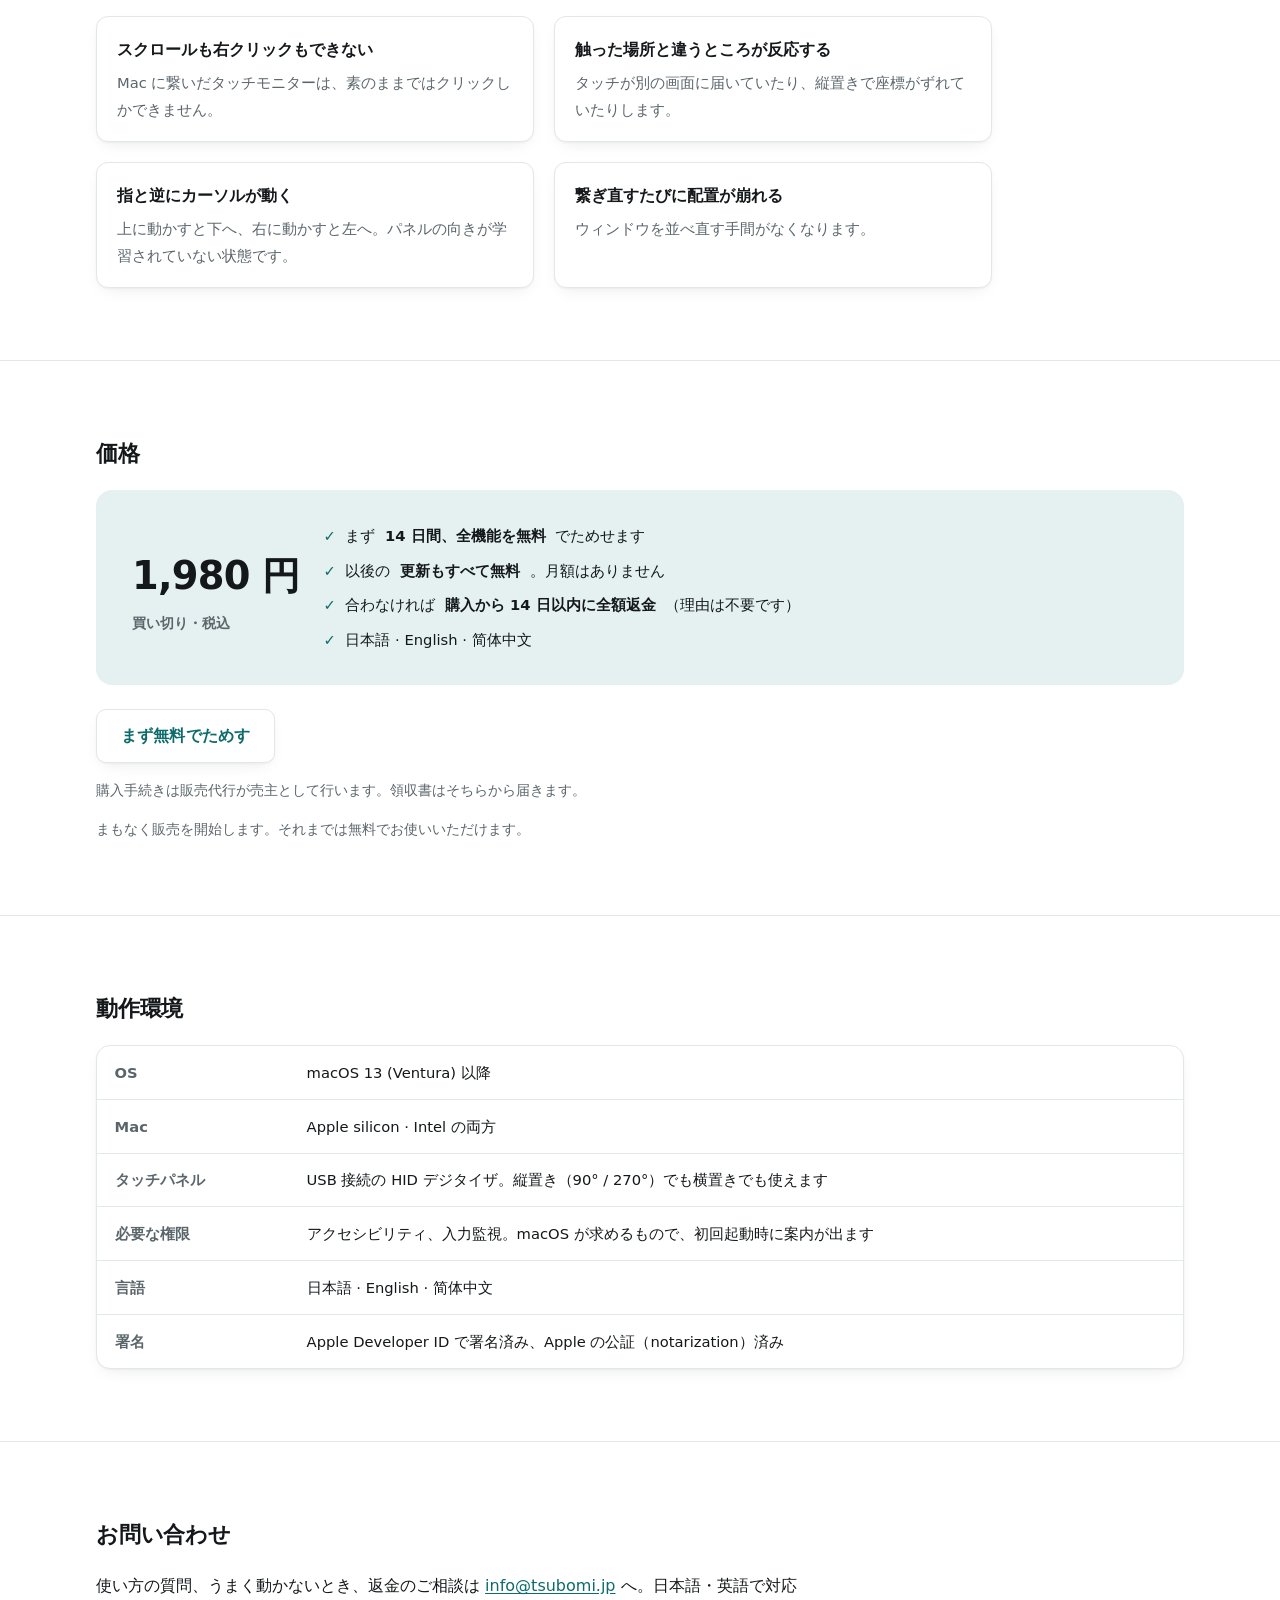
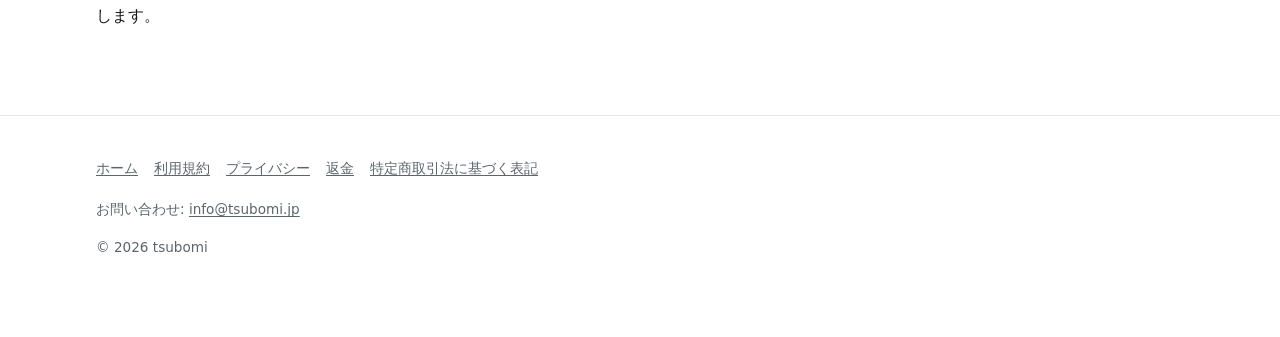
==== commit 99e5f300: "サイトを更新する" ====
--- a/docs/index.html
+++ b/docs/index.html
@@ -79,6 +79,7 @@
             <span class="offset"><span>ずれる</span></span>
             <span class="pointer"></span>
           </div>
+          <span class="stand"></span>
           <b>✗ 補正なし</b>
         </div>
         <div class="case good">
@@ -86,6 +87,7 @@
             <span class="touch"></span>
             <span class="pointer"></span>
           </div>
+          <span class="stand"></span>
           <b>✓ TouchRotator</b>
         </div>
       </div></div>
@@ -145,18 +147,13 @@
       <div class="stage desks">
         <div class="desk">
           <p class="desk-label"><b>モニタを外すと</b>ウィンドウは内蔵ディスプレイへ押し込まれる</p>
-          <div class="rig">
-            <div class="mon off"><span class="screen"></span></div>
-            <div class="lap"><span class="screen pile"><i></i><i></i><i></i></span></div>
-          </div>
+          <img src="desk-before.svg" alt="モニタを外したところ。ウィンドウが本体の画面に押し込まれて重なっている" width="640" height="250">
+          <p class="desk-legend"><span>外部モニタ</span><span>Mac 本体</span></p>
         </div>
         <p class="desk-arrow"><em>&darr;</em> 繋ぎ直すと自動で</p>
         <div class="desk after">
           <p class="desk-label"><b>配置を復元</b>元の画面へ、元の大きさで</p>
-          <div class="rig">
-            <div class="mon"><span class="screen"><i></i><i></i></span></div>
-            <div class="lap"><span class="screen"><i></i></span></div>
-          </div>
+          <img src="desk-after.svg" alt="モニタを繋ぎ直したところ。ウィンドウが元の画面へ元の大きさで戻っている" width="640" height="250">
         </div>
       </div>
       <figcaption>左が外部モニタ、右が Mac 本体の画面です。よく使う並べ方はパターンとして呼び出せます。</figcaption>
--- a/docs/style.css
+++ b/docs/style.css
@@ -240,12 +240,18 @@
 /* Touch offset: the same panel with the correction off and on. */
 .compare { display: grid; grid-template-columns: 1fr 1fr; gap: 1rem; }
 .case { text-align: center; }
-.case b { display: block; margin-top: .6rem; font-size: .82rem; }
+.case .stand { display: block; width: 22%; height: 9px; margin: 0 auto; background: #cfd8da; }
+.case .stand::after {
+  content: ""; display: block; width: 300%; height: 6px; margin: 0 -100%;
+  border-radius: 3px; background: #cfd8da;
+}
+.case b { display: block; margin-top: .8rem; font-size: .82rem; }
 .case.bad b { color: var(--warn); }
 .case.good b { color: var(--accent); }
+/* Drawn as the monitor it is: a dark bezel, and a neck and foot below. */
 .panel {
-  position: relative; aspect-ratio: 3 / 4; border-radius: 8px;
-  border: 1px solid var(--rule); background: var(--ground);
+  position: relative; aspect-ratio: 3 / 4; border-radius: 10px;
+  border: 7px solid #2f3a3e; background: var(--ground);
   background-image: linear-gradient(var(--rule) 1px, transparent 1px),
                     linear-gradient(90deg, var(--rule) 1px, transparent 1px);
   background-size: 25% 25%;
@@ -342,100 +348,21 @@
 .pop-label { color: var(--muted); font-size: .68rem; }
 
 /* Window layout. The first drawing of this was two abstract rectangles and
-   nobody could tell what they were looking at. This one draws the desk:
-   the external monitor and the laptop, before and after. Unplugged, the
-   windows are piled on the small screen; restored, they are back where
-   they were. */
+   nobody could tell what they were looking at. It is a proper illustration
+   now — an external monitor on its stand and a laptop on its base, drawn in
+   docs/desk-*.svg — with the labels kept out here so every language can
+   write its own. */
 .desks { display: grid; gap: .9rem; }
 .desk-label { margin: 0 0 .55rem; font-size: .78rem; color: var(--muted); }
 .desk-label b { color: var(--ink); font-weight: 700; margin-right: .45rem; }
 .desk.after .desk-label b { color: var(--accent); }
-.desk-arrow {
-  margin: 0; text-align: center; font-size: .75rem; color: var(--muted);
-}
+.desk img { display: block; width: 100%; height: auto; }
+.desk-legend {
+  display: grid; grid-template-columns: 45% 55%;
+  margin: .35rem 0 0; font-size: .72rem; color: var(--muted); text-align: center;
+}
+.desk-arrow { margin: 0; text-align: center; font-size: .75rem; color: var(--muted); }
 .desk-arrow em { font-style: normal; color: var(--accent); font-weight: 700; }
-.rig { display: grid; grid-template-columns: 1.55fr 1fr; gap: 1rem; align-items: end; }
-.screen {
-  position: relative; display: block; overflow: hidden;
-  aspect-ratio: 16 / 10; border-radius: 6px;
-  border: 1px solid var(--rule); background: var(--ground);
-}
-/* A monitor stands on a neck; a laptop sits on a wider base. Two shapes is
-   all it takes to tell which screen is which. */
-.mon::after {
-  content: ""; display: block; width: 22%; height: 9px; margin: 0 auto;
-  background: var(--rule); border-radius: 0 0 3px 3px;
-}
-.lap { position: relative; }
-.lap::after {
-  content: ""; display: block; height: 6px; margin: 2px -7% 0;
-  background: var(--rule); border-radius: 0 0 7px 7px;
-}
-.mon.off .screen { background: var(--panel); border-style: dashed; }
-.screen i {
-  position: absolute; border-radius: 4px; overflow: hidden;
-  background: var(--accent-soft); border: 1px solid var(--accent);
-}
-/* Three lights on every little window, so the drawing reads as a desktop. */
-.screen i::before {
-  content: ""; position: absolute; left: 0; right: 0; top: 0; height: 7px;
-  background-color: rgba(127, 127, 127, .12);
-  background-image:
-    radial-gradient(circle 1.4px at 4px 3.5px, #ff5f57 98%, transparent 100%),
-    radial-gradient(circle 1.4px at 9px 3.5px, #febc2e 98%, transparent 100%),
-    radial-gradient(circle 1.4px at 14px 3.5px, #28c840 98%, transparent 100%);
-  background-repeat: no-repeat;
-}
-/* The windows are not blank rectangles. Each is drawn as the kind of window
-   it is — a browser, a list, an editor — so the same three can be followed
-   from the pile back to their own screens. Shapes only: nobody's logo, and
-   nothing that pretends to be a real product. */
-.screen i::after {
-  content: ""; position: absolute; left: 7%; right: 7%; top: 18%; bottom: 8%;
-  background-repeat: no-repeat;
-}
-/* A browser: address bar, a picture, a few lines of text. */
-.mon .screen i:nth-child(1)::after,
-.screen.pile i:nth-child(1)::after {
-  background-image:
-    linear-gradient(var(--rule), var(--rule)),
-    linear-gradient(var(--accent-soft), var(--accent-soft)),
-    linear-gradient(var(--rule), var(--rule)),
-    linear-gradient(var(--rule), var(--rule)),
-    linear-gradient(var(--rule), var(--rule));
-  background-size: 84% 6px, 100% 40%, 88% 4px, 66% 4px, 78% 4px;
-  background-position: 0 0, 0 30%, 0 76%, 0 88%, 0 100%;
-}
-/* A list — mail, notes, a chat. */
-.mon .screen i:nth-child(2)::after,
-.screen.pile i:nth-child(2)::after {
-  background-image:
-    linear-gradient(var(--rule), var(--rule)),
-    repeating-linear-gradient(var(--rule) 0 5px, transparent 5px 15px);
-  background-size: 58% 6px, 100% 74%;
-  background-position: 0 0, 0 100%;
-}
-/* An editor: short lines, some of them highlighted. */
-.lap .screen i:nth-child(1)::after,
-.screen.pile i:nth-child(3)::after {
-  background-image:
-    linear-gradient(var(--accent-soft), var(--accent-soft)),
-    linear-gradient(var(--rule), var(--rule)),
-    linear-gradient(var(--accent-soft), var(--accent-soft)),
-    linear-gradient(var(--rule), var(--rule)),
-    linear-gradient(var(--rule), var(--rule));
-  background-size: 42% 5px, 64% 5px, 30% 5px, 76% 5px, 52% 5px;
-  background-position: 0 4%, 8% 28%, 8% 52%, 0 76%, 8% 100%;
-}
-.mon .screen i:nth-child(1) { left: 5%; top: 10%; width: 51%; height: 78%; }
-.mon .screen i:nth-child(2) { left: 60%; top: 10%; width: 35%; height: 78%; }
-.lap .screen i:nth-child(1) { left: 8%; top: 12%; width: 84%; height: 74%; }
-/* Everything herded onto the built-in display: too big for it, and on top
-   of each other. */
-.screen.pile i { border-color: var(--warn); background: transparent; }
-.screen.pile i:nth-child(1) { left: -2%; top: 18%; width: 78%; height: 74%; }
-.screen.pile i:nth-child(2) { left: 12%; top: 8%; width: 78%; height: 74%; }
-.screen.pile i:nth-child(3) { left: 26%; top: 26%; width: 78%; height: 74%; }
 
 /* Price — the number, then what it buys, in a card that looks like the
    thing you are about to press. */
@@ -507,11 +434,9 @@
    after the panel it sits in. */
 .js .reveal.in .pop { animation: popin .5s cubic-bezier(.2, .8, .25, 1) both; }
 .js .reveal.in .sw::after { animation: knob .45s .35s cubic-bezier(.2, .8, .25, 1) both; }
-/* The restored windows drop into place, one after another. */
-.js .reveal.in .desk.after .screen i { animation: settle .5s cubic-bezier(.2, .8, .25, 1) both; }
-.js .reveal.in .desk.after .mon .screen i:nth-child(1) { animation-delay: .15s; }
-.js .reveal.in .desk.after .mon .screen i:nth-child(2) { animation-delay: .27s; }
-.js .reveal.in .desk.after .lap .screen i { animation-delay: .39s; }
+/* The restored desk arrives a moment after the one above it, so the two
+   read as before and after rather than as one picture. */
+.js .reveal.in .desk.after { animation: settle .6s .25s cubic-bezier(.2, .8, .25, 1) both; }
 
 @media (prefers-reduced-motion: reduce) {
   html { scroll-behavior: auto; }
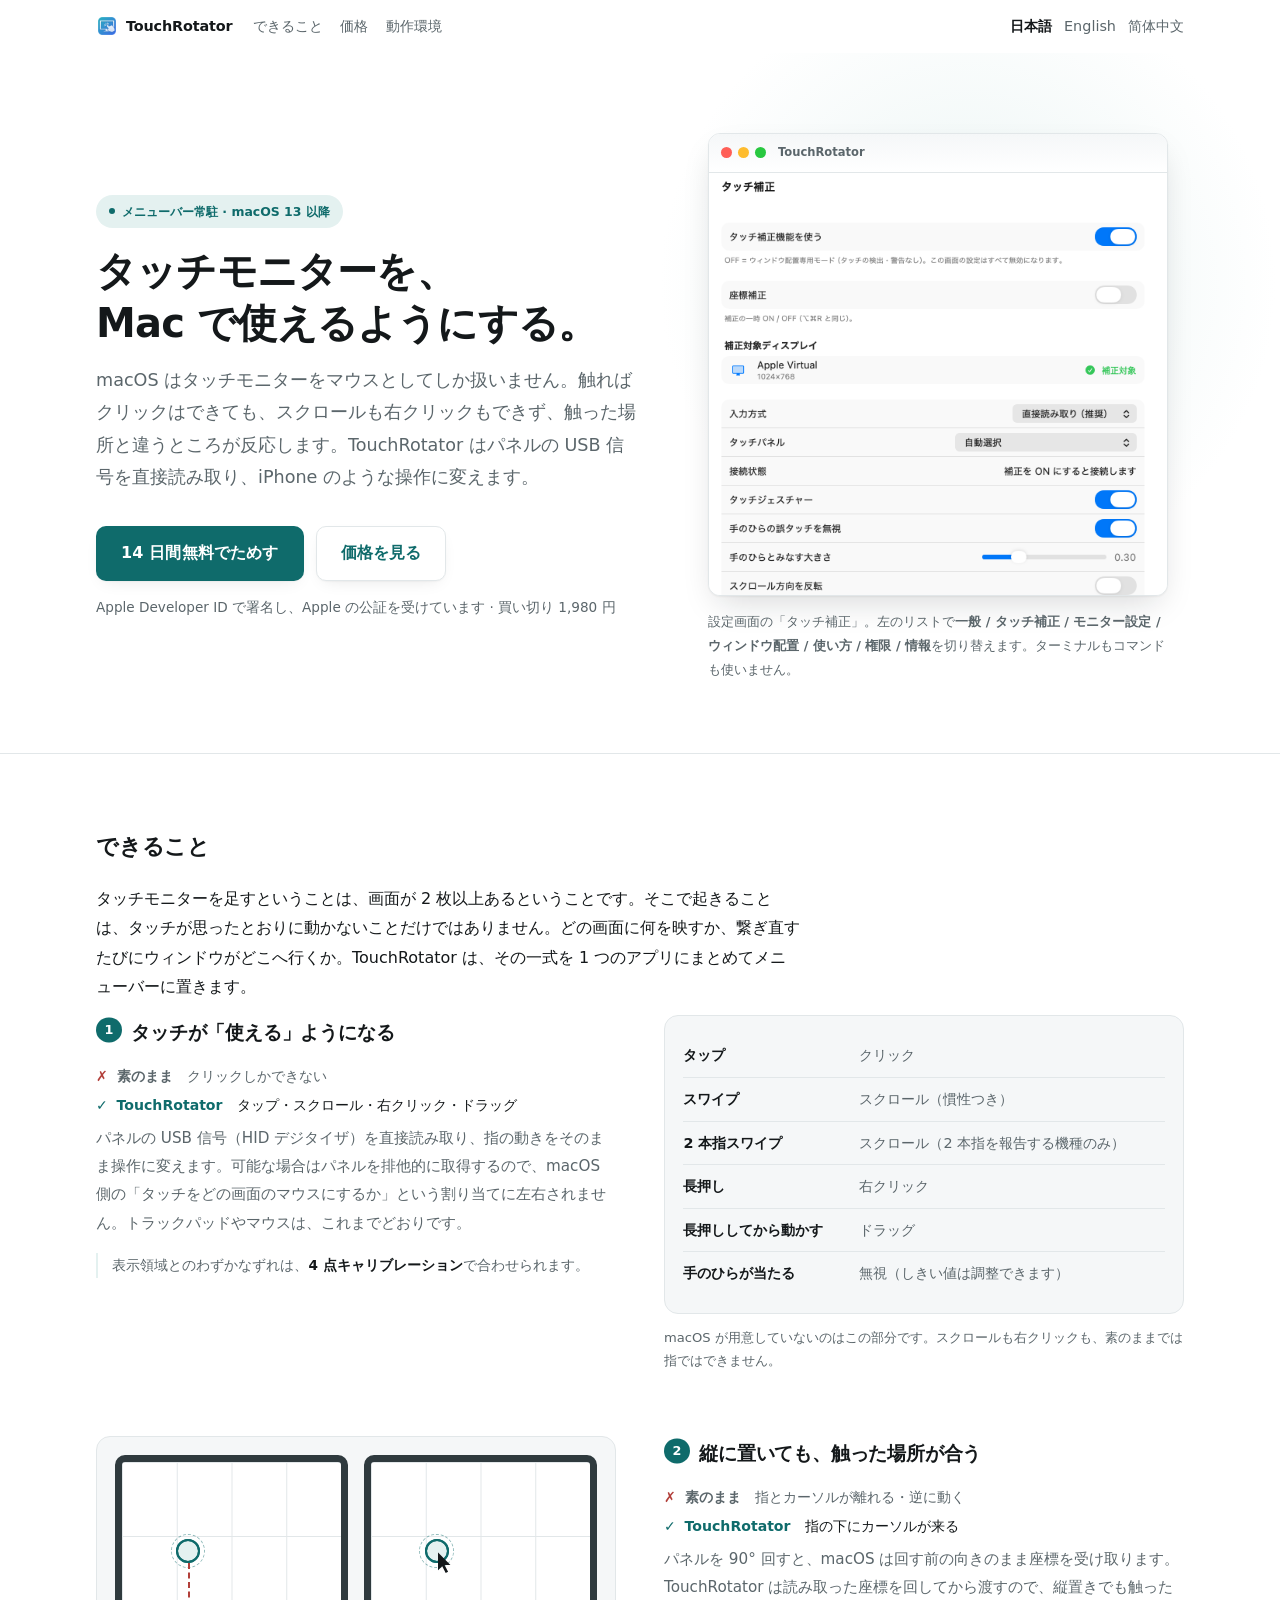
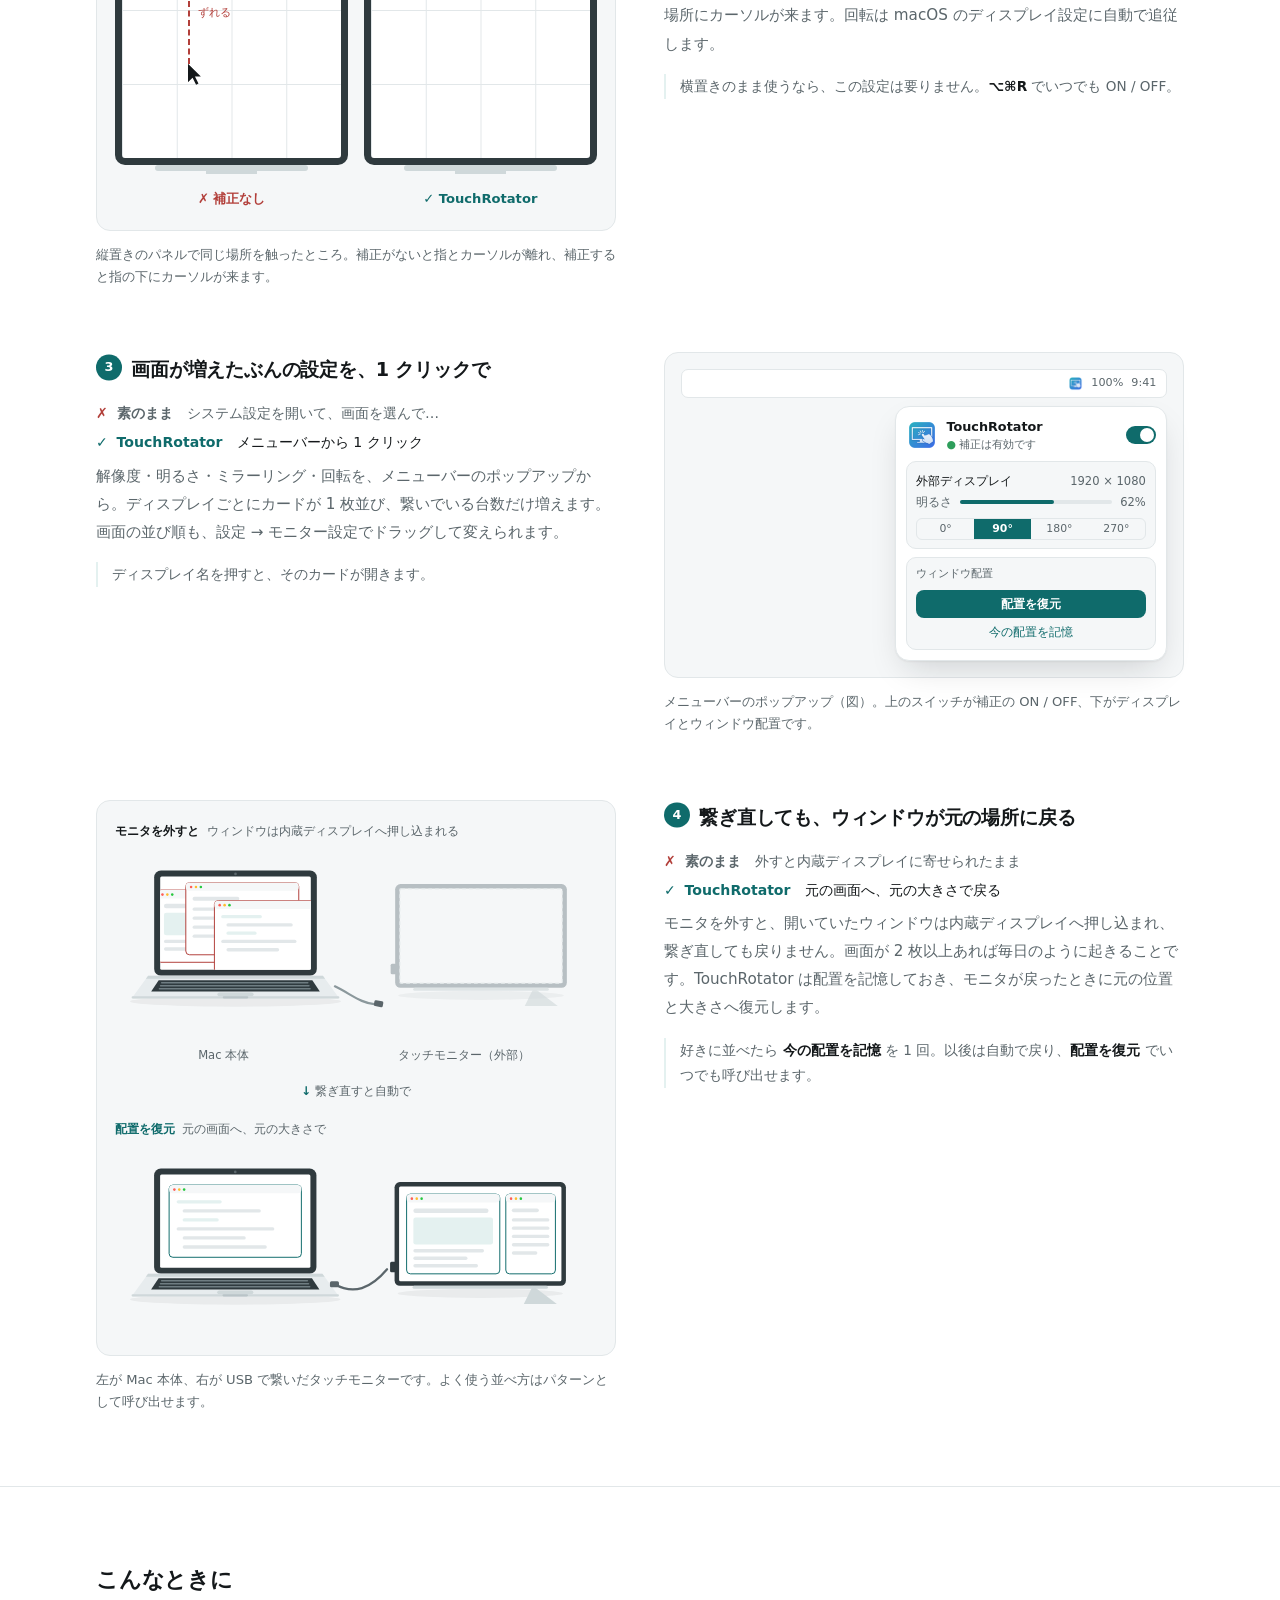
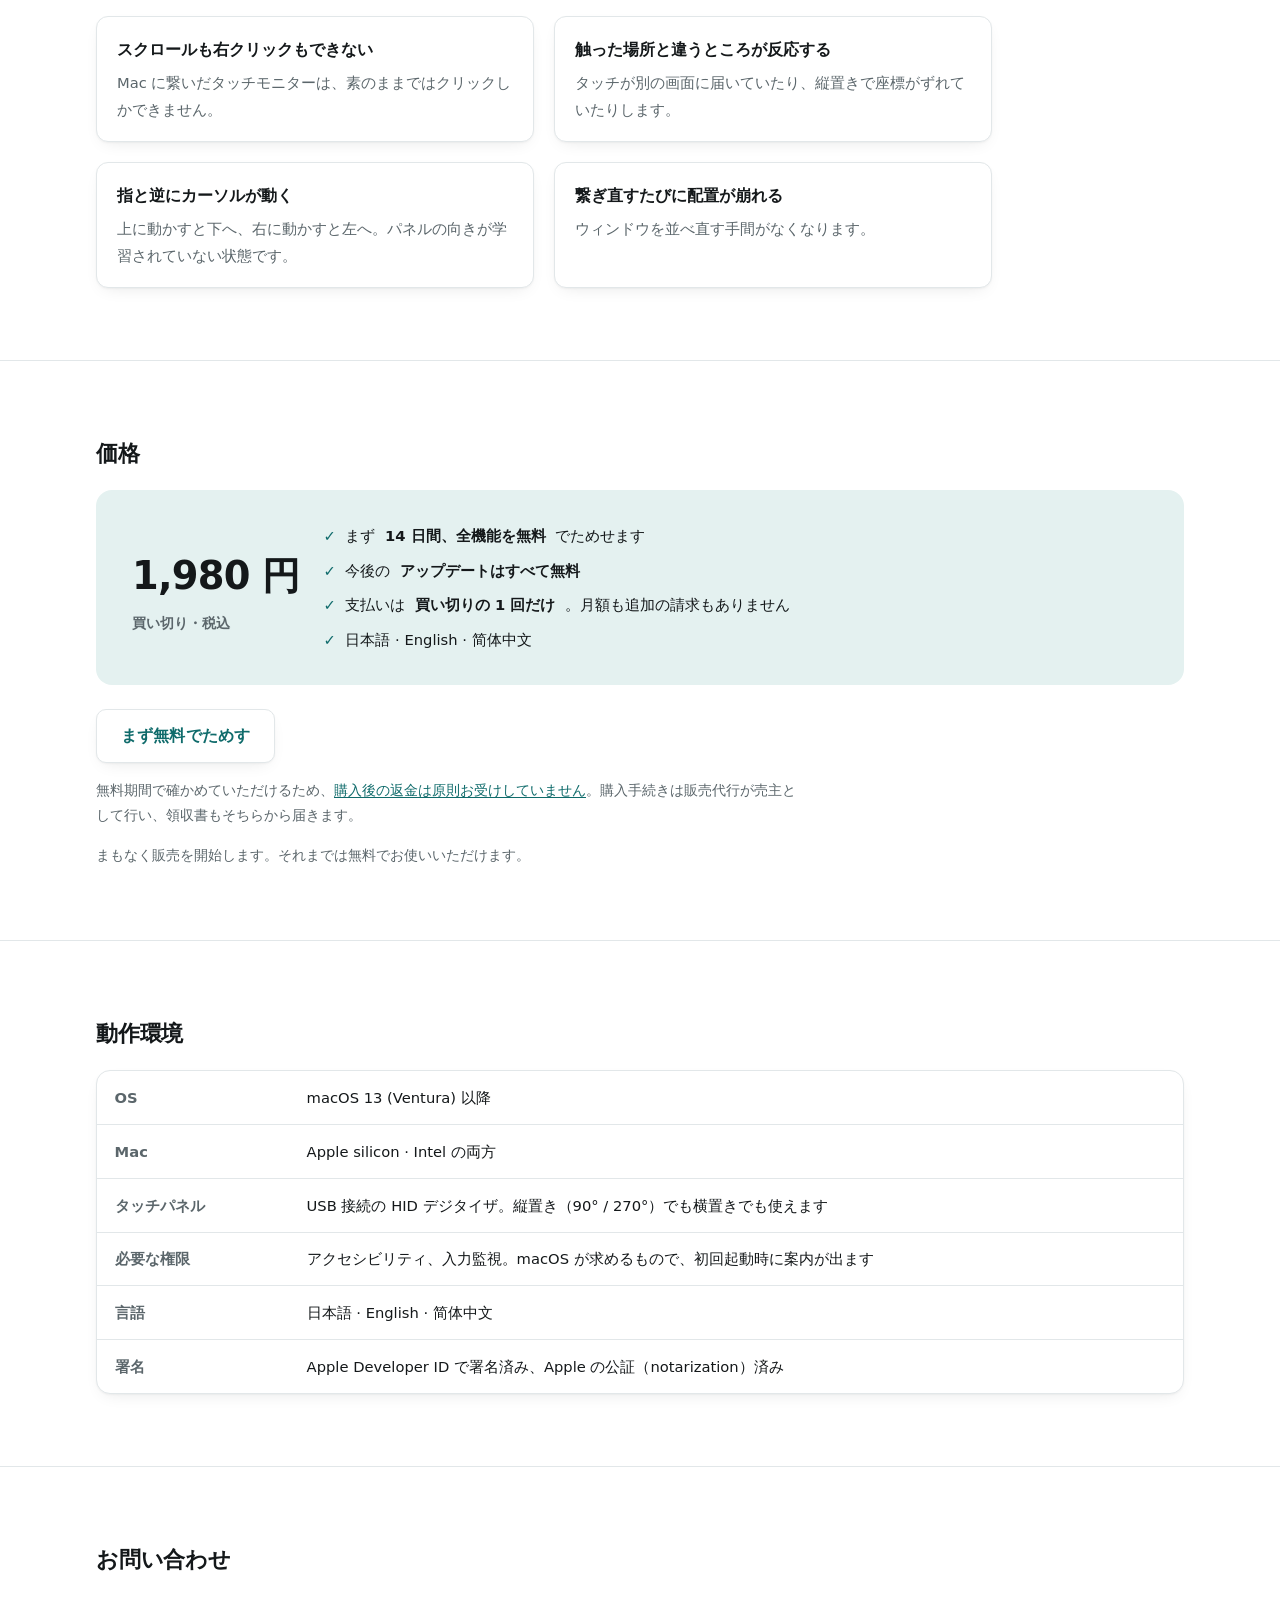
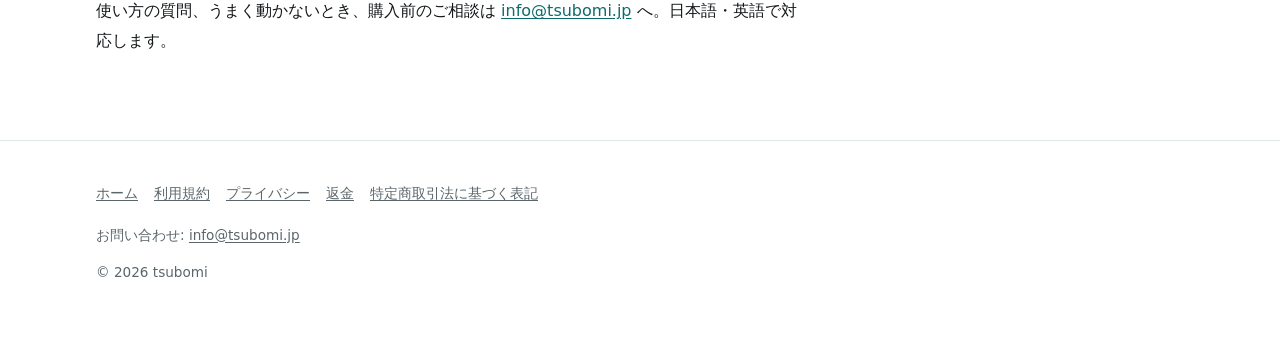
==== commit 0118b621: "サイトを更新する" ====
--- a/docs/index.html
+++ b/docs/index.html
@@ -147,16 +147,16 @@
       <div class="stage desks">
         <div class="desk">
           <p class="desk-label"><b>モニタを外すと</b>ウィンドウは内蔵ディスプレイへ押し込まれる</p>
-          <img src="desk-before.svg" alt="モニタを外したところ。ウィンドウが本体の画面に押し込まれて重なっている" width="640" height="250">
-          <p class="desk-legend"><span>外部モニタ</span><span>Mac 本体</span></p>
+          <img src="desk-before.svg" alt="ケーブルを抜いたところ。モニターは消え、ウィンドウが Mac 本体の画面に押し込まれて重なっている" width="640" height="250">
+          <p class="desk-legend"><span>Mac 本体</span><span>タッチモニター（外部）</span></p>
         </div>
         <p class="desk-arrow"><em>&darr;</em> 繋ぎ直すと自動で</p>
         <div class="desk after">
           <p class="desk-label"><b>配置を復元</b>元の画面へ、元の大きさで</p>
-          <img src="desk-after.svg" alt="モニタを繋ぎ直したところ。ウィンドウが元の画面へ元の大きさで戻っている" width="640" height="250">
-        </div>
-      </div>
-      <figcaption>左が外部モニタ、右が Mac 本体の画面です。よく使う並べ方はパターンとして呼び出せます。</figcaption>
+          <img src="desk-after.svg" alt="ケーブルを繋ぎ直したところ。ウィンドウが元の画面へ元の大きさで戻っている" width="640" height="250">
+        </div>
+      </div>
+      <figcaption>左が Mac 本体、右が USB で繋いだタッチモニターです。よく使う並べ方はパターンとして呼び出せます。</figcaption>
     </figure>
   </div>
 </div></section>
@@ -189,8 +189,8 @@
     <p class="amount">1,980 円 <small>買い切り・税込</small></p>
     <ul class="price-list">
       <li>まず <strong>14 日間、全機能を無料</strong>でためせます</li>
-      <li>以後の<strong>更新もすべて無料</strong>。月額はありません</li>
-      <li>合わなければ<strong>購入から 14 日以内に全額返金</strong>（理由は不要です）</li>
+      <li>今後の<strong>アップデートはすべて無料</strong></li>
+      <li>支払いは<strong>買い切りの 1 回だけ</strong>。月額も追加の請求もありません</li>
       <li>日本語 &middot; English &middot; 简体中文</li>
     </ul>
   </div>
@@ -198,7 +198,7 @@
     <button class="button" data-buy hidden>1,980 円で購入する</button>
     <a class="button ghost" href="https://github.com/shusuke-dev/touchrotator-releases/releases/latest">まず無料でためす</a>
   </div>
-  <p class="note">購入手続きは販売代行が売主として行います。領収書はそちらから届きます。</p>
+  <p class="note">無料期間で確かめていただけるため、<a href="refund.html">購入後の返金は原則お受けしていません</a>。購入手続きは販売代行が売主として行い、領収書もそちらから届きます。</p>
   <p class="note" data-not-yet>まもなく販売を開始します。それまでは無料でお使いいただけます。</p>
 </div></section>
 
@@ -216,7 +216,7 @@
 
 <section><div class="wrap">
   <h2>お問い合わせ</h2>
-  <p>使い方の質問、うまく動かないとき、返金のご相談は <a href="mailto:info@tsubomi.jp">info@tsubomi.jp</a> へ。日本語・英語で対応します。</p>
+  <p>使い方の質問、うまく動かないとき、購入前のご相談は <a href="mailto:info@tsubomi.jp">info@tsubomi.jp</a> へ。日本語・英語で対応します。</p>
 </div></section>
 
 <footer><div class="wrap">
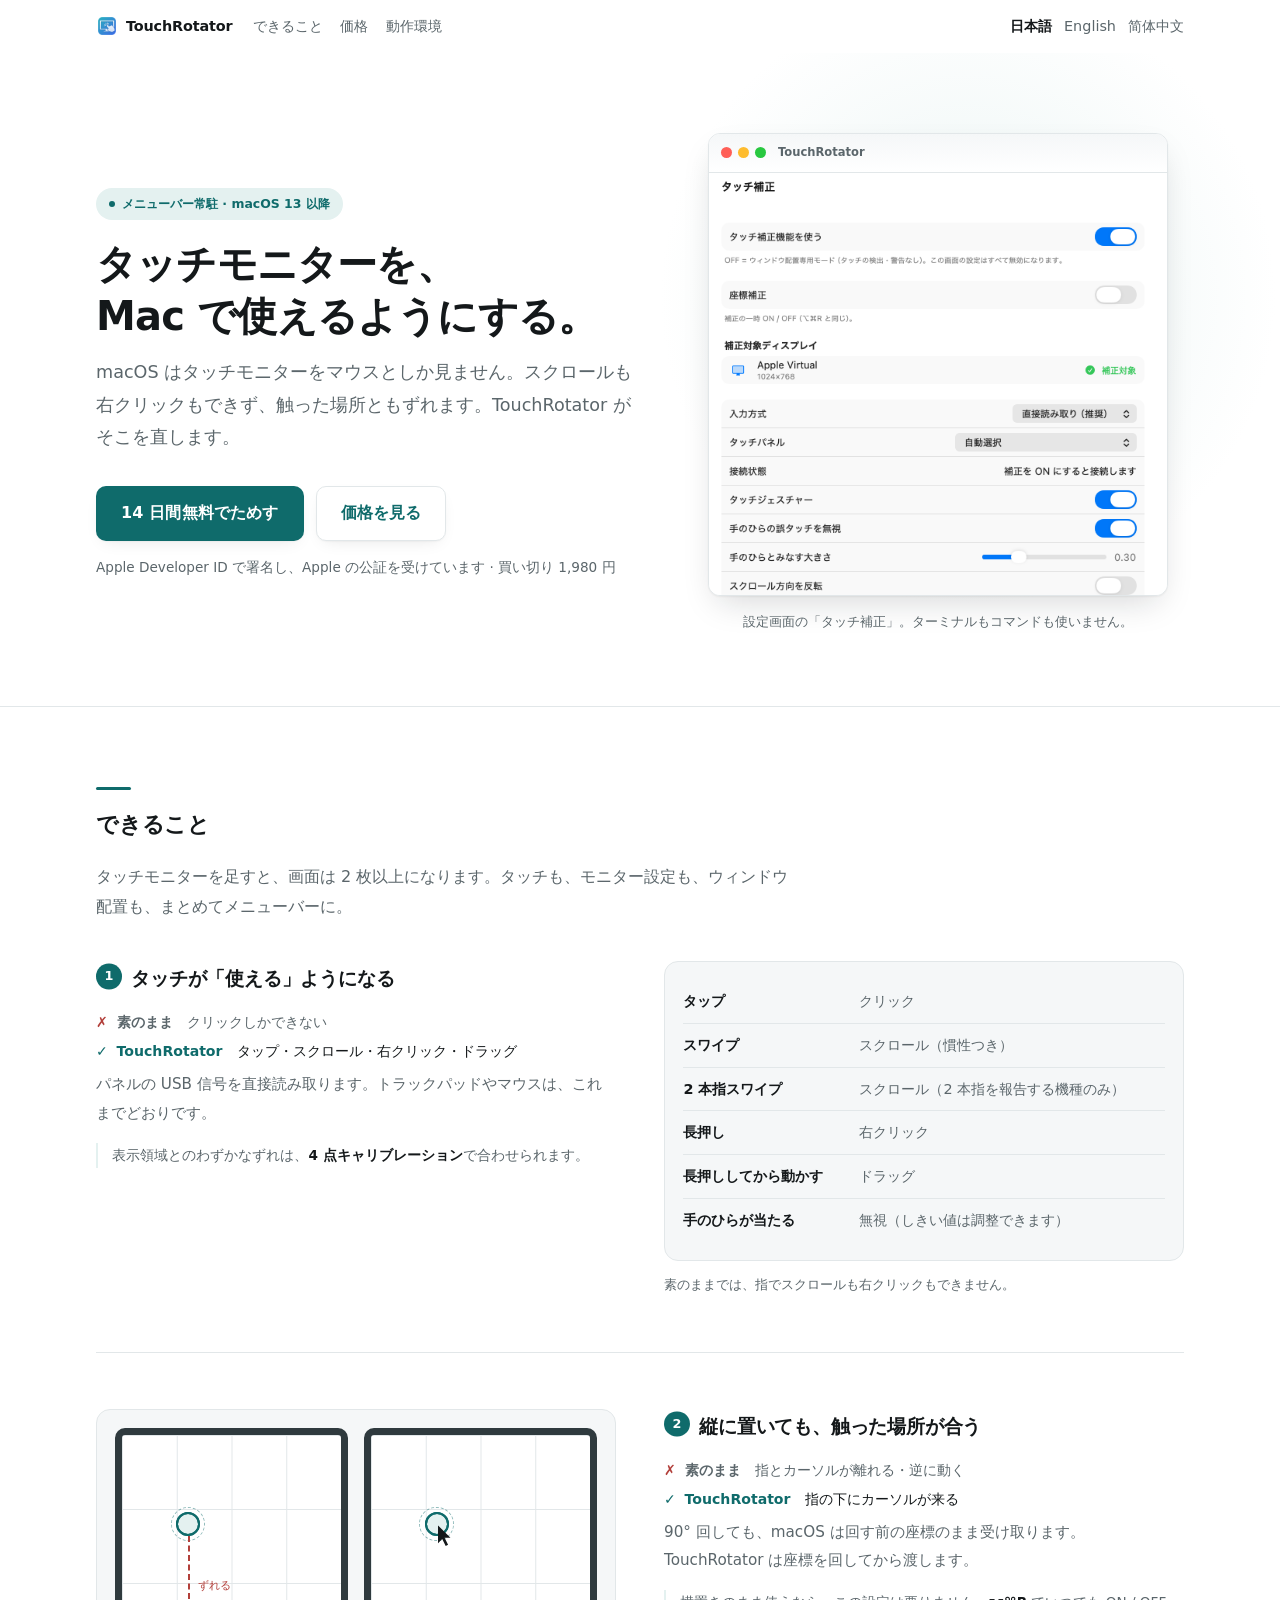
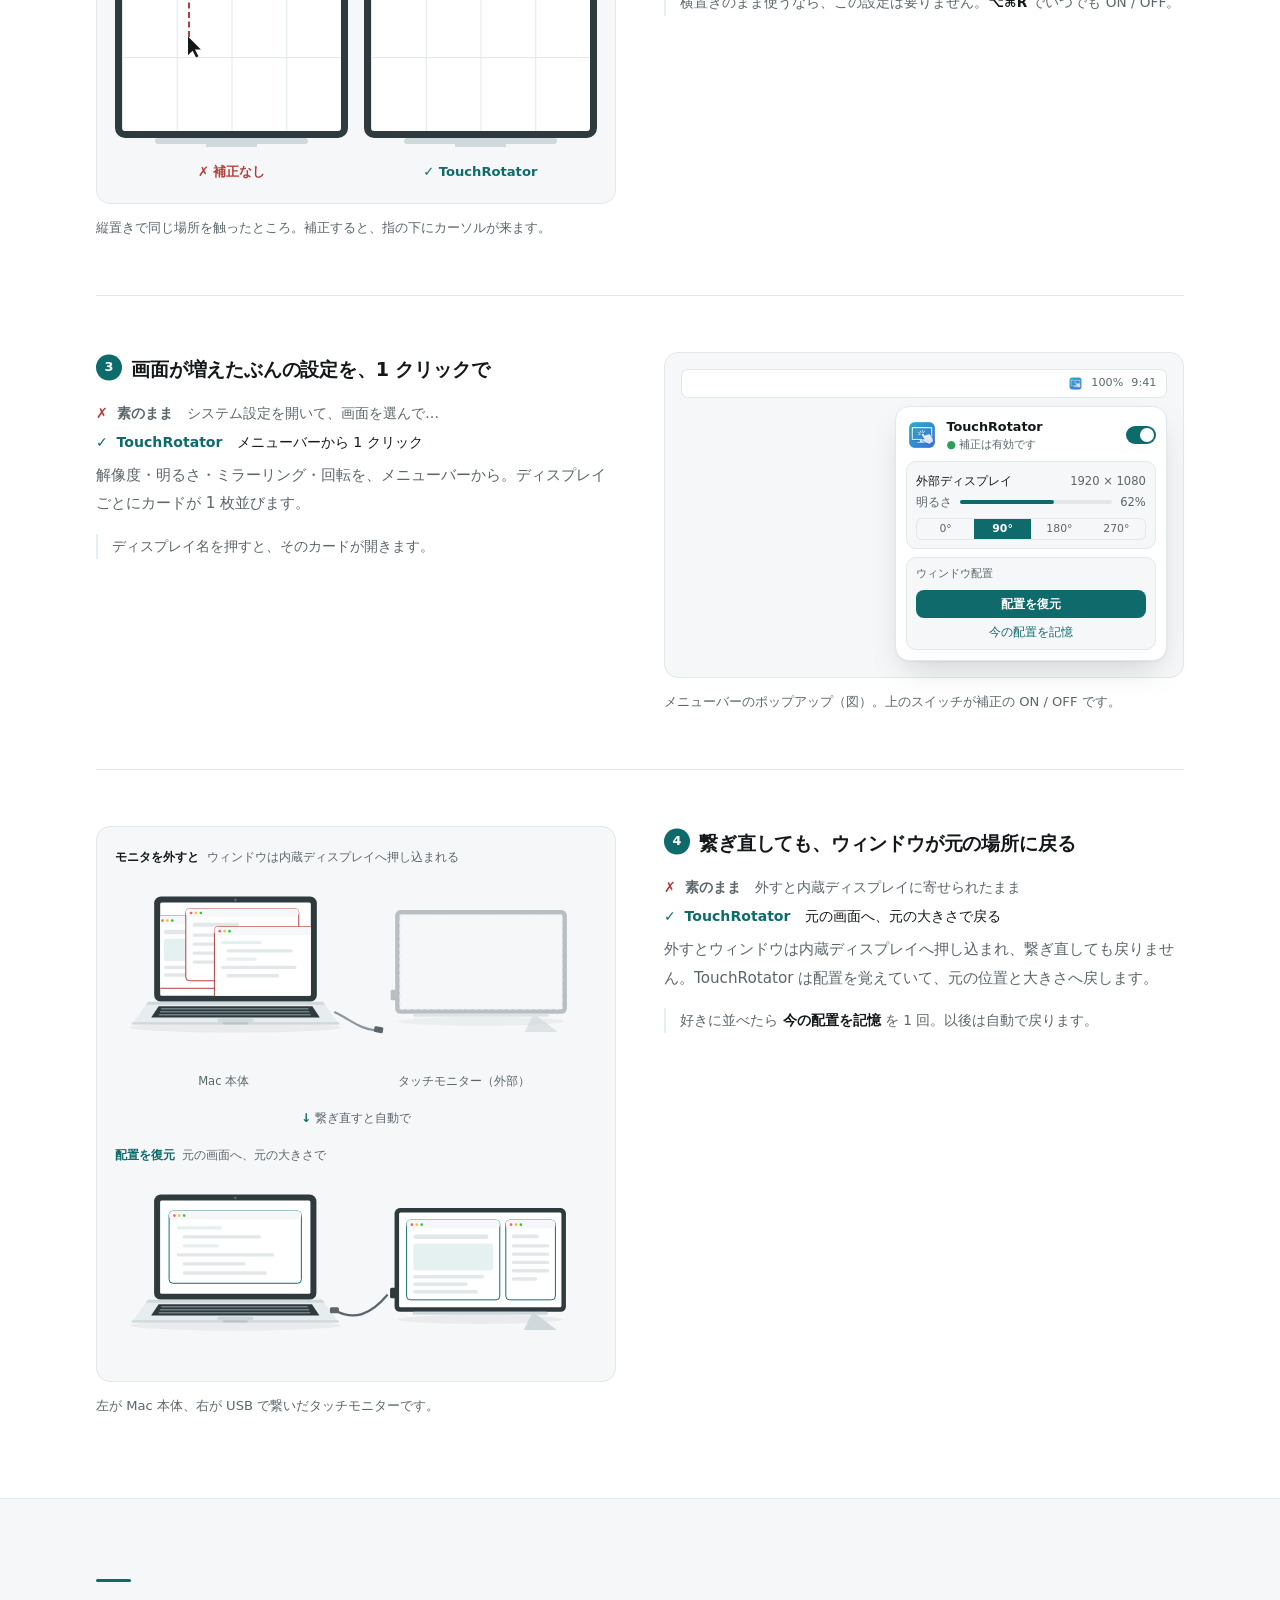
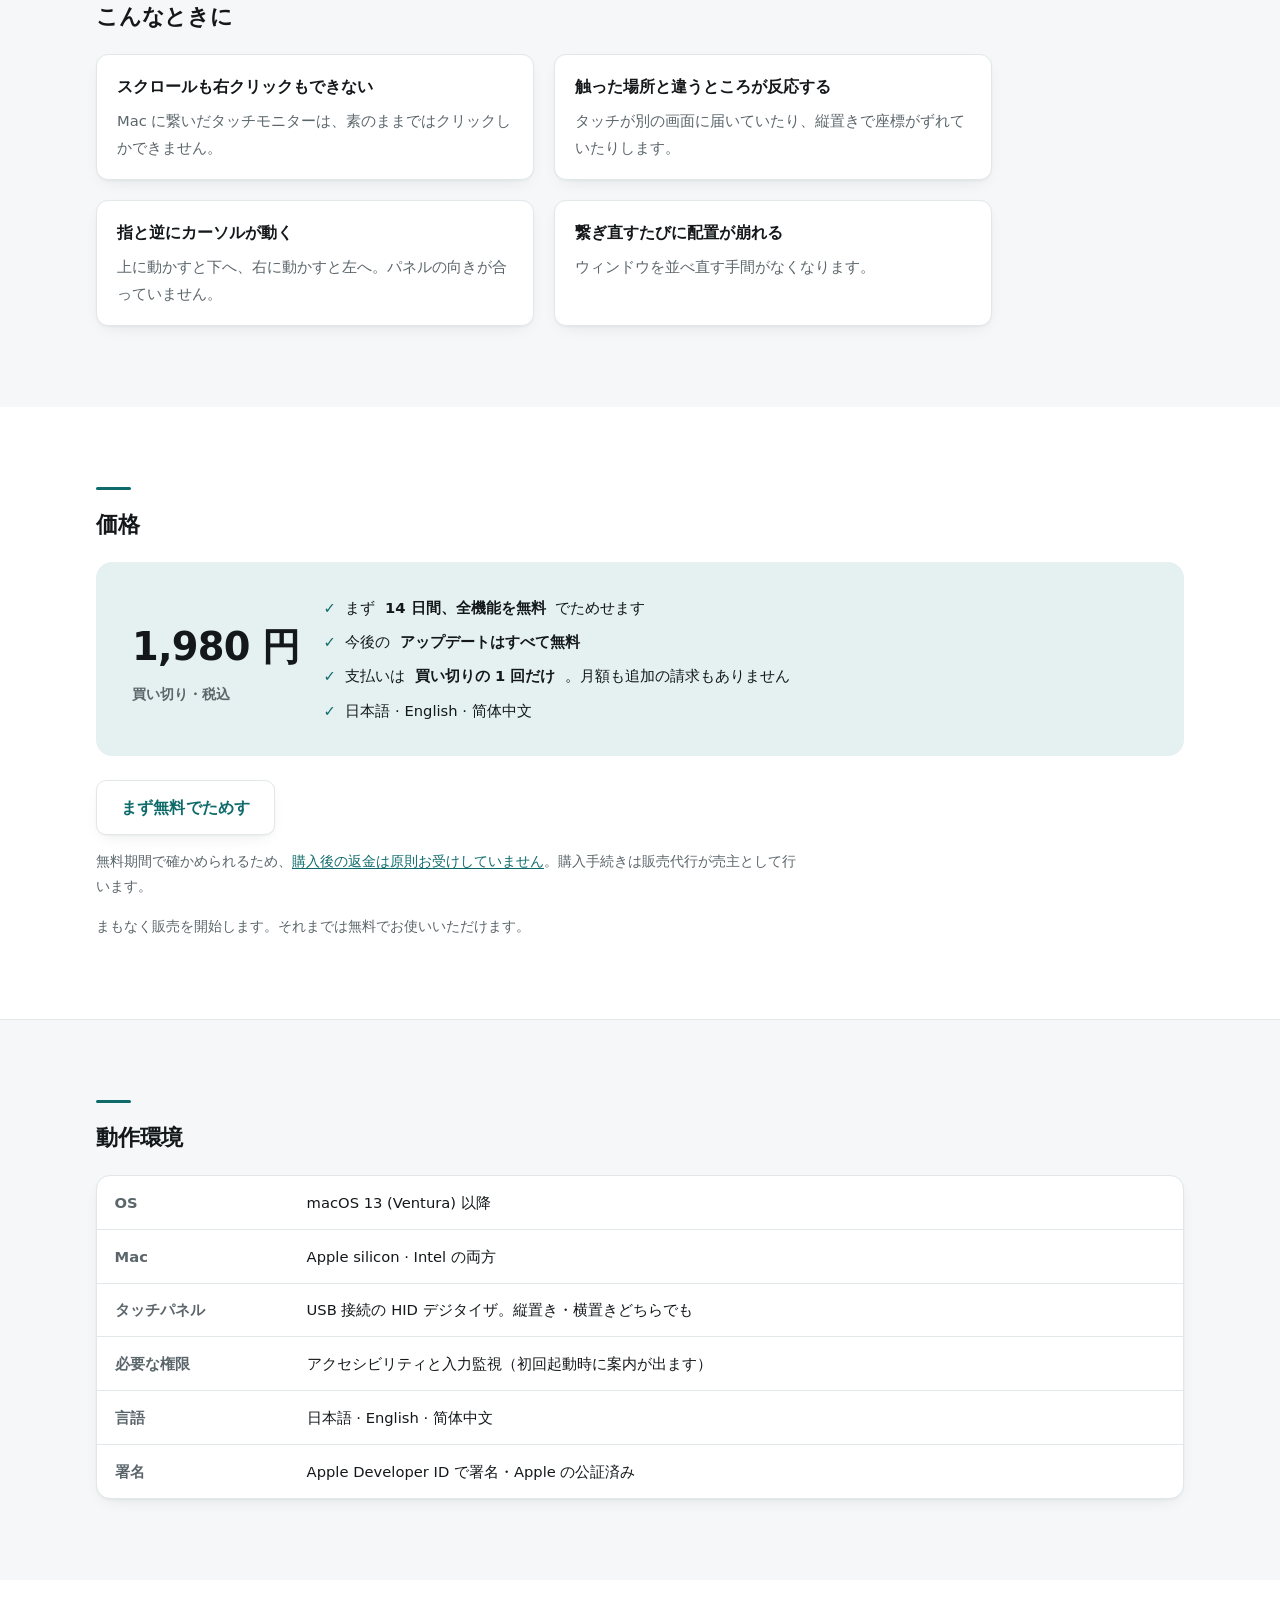
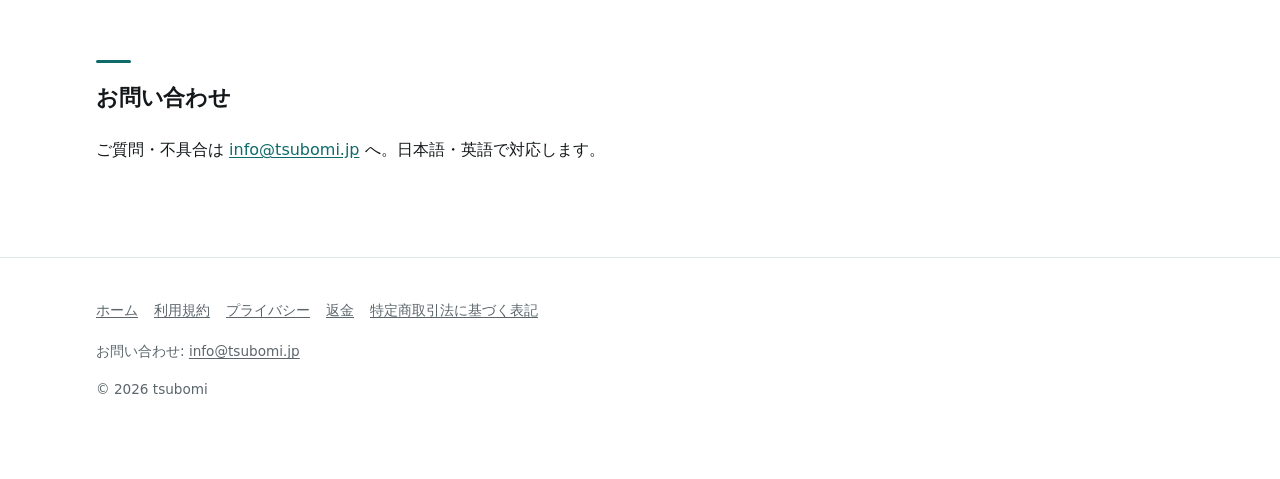
==== commit 2963aa14: "サイトを更新する" ====
--- a/docs/index.html
+++ b/docs/index.html
@@ -18,7 +18,7 @@
   <div>
     <p class="eyebrow"><i></i>メニューバー常駐 &middot; macOS 13 以降</p>
     <h1>タッチモニターを、<br>Mac で使えるようにする。</h1>
-    <p class="tagline">macOS はタッチモニターをマウスとしてしか扱いません。触ればクリックはできても、スクロールも右クリックもできず、触った場所と違うところが反応します。TouchRotator はパネルの USB 信号を直接読み取り、iPhone のような操作に変えます。</p>
+    <p class="tagline">macOS はタッチモニターをマウスとしか見ません。スクロールも右クリックもできず、触った場所ともずれます。TouchRotator がそこを直します。</p>
     <div class="cta">
       <a class="button" href="https://github.com/shusuke-dev/touchrotator-releases/releases/latest">14 日間無料でためす</a>
       <a class="button ghost" href="#price">価格を見る</a>
@@ -30,13 +30,13 @@
       <div class="macwin-bar"><i></i><i></i><i></i><span>TouchRotator</span></div>
       <img class="shot" src="screenshot-ja.png" alt="TouchRotator の設定画面（タッチ補正）" width="590" height="544">
     </div>
-    <figcaption>設定画面の「タッチ補正」。左のリストで<strong>一般 / タッチ補正 / モニター設定 / ウィンドウ配置 / 使い方 / 権限 / 情報</strong>を切り替えます。ターミナルもコマンドも使いません。</figcaption>
+    <figcaption>設定画面の「タッチ補正」。ターミナルもコマンドも使いません。</figcaption>
   </figure>
 </div></div>
 
 <section id="features"><div class="wrap">
   <h2>できること</h2>
-  <p>タッチモニターを足すということは、画面が 2 枚以上あるということです。そこで起きることは、タッチが思ったとおりに動かないことだけではありません。どの画面に何を映すか、繋ぎ直すたびにウィンドウがどこへ行くか。TouchRotator は、その一式を 1 つのアプリにまとめてメニューバーに置きます。</p>
+  <p class="lede">タッチモニターを足すと、画面は 2 枚以上になります。タッチも、モニター設定も、ウィンドウ配置も、まとめてメニューバーに。</p>
 
   <div class="showcase reveal">
     <div class="showcase-text">
@@ -45,7 +45,7 @@
         <div class="before"><b>素のまま</b>クリックしかできない</div>
         <div class="after"><b>TouchRotator</b>タップ・スクロール・右クリック・ドラッグ</div>
       </div>
-      <p>パネルの USB 信号（HID デジタイザ）を直接読み取り、指の動きをそのまま操作に変えます。可能な場合はパネルを排他的に取得するので、macOS 側の「タッチをどの画面のマウスにするか」という割り当てに左右されません。トラックパッドやマウスは、これまでどおりです。</p>
+      <p>パネルの USB 信号を直接読み取ります。トラックパッドやマウスは、これまでどおりです。</p>
       <p class="step">表示領域とのわずかなずれは、<b>4 点キャリブレーション</b>で合わせられます。</p>
     </div>
     <figure class="fig">
@@ -57,7 +57,7 @@
         <div><b>長押ししてから動かす</b><span>ドラッグ</span></div>
         <div><b>手のひらが当たる</b><span>無視（しきい値は調整できます）</span></div>
       </div></div>
-      <figcaption>macOS が用意していないのはこの部分です。スクロールも右クリックも、素のままでは指ではできません。</figcaption>
+      <figcaption>素のままでは、指でスクロールも右クリックもできません。</figcaption>
     </figure>
   </div>
 
@@ -68,7 +68,7 @@
         <div class="before"><b>素のまま</b>指とカーソルが離れる・逆に動く</div>
         <div class="after"><b>TouchRotator</b>指の下にカーソルが来る</div>
       </div>
-      <p>パネルを 90&deg; 回すと、macOS は回す前の向きのまま座標を受け取ります。TouchRotator は読み取った座標を回してから渡すので、縦置きでも触った場所にカーソルが来ます。回転は macOS のディスプレイ設定に自動で追従します。</p>
+      <p>90&deg; 回しても、macOS は回す前の座標のまま受け取ります。TouchRotator は座標を回してから渡します。</p>
       <p class="step">横置きのまま使うなら、この設定は要りません。<b>⌥⌘R</b> でいつでも ON / OFF。</p>
     </div>
     <figure class="fig">
@@ -91,7 +91,7 @@
           <b>✓ TouchRotator</b>
         </div>
       </div></div>
-      <figcaption>縦置きのパネルで同じ場所を触ったところ。補正がないと指とカーソルが離れ、補正すると指の下にカーソルが来ます。</figcaption>
+      <figcaption>縦置きで同じ場所を触ったところ。補正すると、指の下にカーソルが来ます。</figcaption>
     </figure>
   </div>
 
@@ -102,7 +102,7 @@
         <div class="before"><b>素のまま</b>システム設定を開いて、画面を選んで…</div>
         <div class="after"><b>TouchRotator</b>メニューバーから 1 クリック</div>
       </div>
-      <p>解像度・明るさ・ミラーリング・回転を、メニューバーのポップアップから。ディスプレイごとにカードが 1 枚並び、繋いでいる台数だけ増えます。画面の並び順も、設定 → モニター設定でドラッグして変えられます。</p>
+      <p>解像度・明るさ・ミラーリング・回転を、メニューバーから。ディスプレイごとにカードが 1 枚並びます。</p>
       <p class="step">ディスプレイ名を押すと、そのカードが開きます。</p>
     </div>
     <figure class="fig">
@@ -129,7 +129,7 @@
           </div>
         </div>
       </div>
-      <figcaption>メニューバーのポップアップ（図）。上のスイッチが補正の ON / OFF、下がディスプレイとウィンドウ配置です。</figcaption>
+      <figcaption>メニューバーのポップアップ（図）。上のスイッチが補正の ON / OFF です。</figcaption>
     </figure>
   </div>
 
@@ -140,8 +140,8 @@
         <div class="before"><b>素のまま</b>外すと内蔵ディスプレイに寄せられたまま</div>
         <div class="after"><b>TouchRotator</b>元の画面へ、元の大きさで戻る</div>
       </div>
-      <p>モニタを外すと、開いていたウィンドウは内蔵ディスプレイへ押し込まれ、繋ぎ直しても戻りません。画面が 2 枚以上あれば毎日のように起きることです。TouchRotator は配置を記憶しておき、モニタが戻ったときに元の位置と大きさへ復元します。</p>
-      <p class="step">好きに並べたら <b>今の配置を記憶</b> を 1 回。以後は自動で戻り、<b>配置を復元</b> でいつでも呼び出せます。</p>
+      <p>外すとウィンドウは内蔵ディスプレイへ押し込まれ、繋ぎ直しても戻りません。TouchRotator は配置を覚えていて、元の位置と大きさへ戻します。</p>
+      <p class="step">好きに並べたら <b>今の配置を記憶</b> を 1 回。以後は自動で戻ります。</p>
     </div>
     <figure class="fig">
       <div class="stage desks">
@@ -156,7 +156,7 @@
           <img src="desk-after.svg" alt="ケーブルを繋ぎ直したところ。ウィンドウが元の画面へ元の大きさで戻っている" width="640" height="250">
         </div>
       </div>
-      <figcaption>左が Mac 本体、右が USB で繋いだタッチモニターです。よく使う並べ方はパターンとして呼び出せます。</figcaption>
+      <figcaption>左が Mac 本体、右が USB で繋いだタッチモニターです。</figcaption>
     </figure>
   </div>
 </div></section>
@@ -174,7 +174,7 @@
     </div>
     <div class="feature reveal">
       <h3>指と逆にカーソルが動く</h3>
-      <p>上に動かすと下へ、右に動かすと左へ。パネルの向きが学習されていない状態です。</p>
+      <p>上に動かすと下へ、右に動かすと左へ。パネルの向きが合っていません。</p>
     </div>
     <div class="feature reveal">
       <h3>繋ぎ直すたびに配置が崩れる</h3>
@@ -198,7 +198,7 @@
     <button class="button" data-buy hidden>1,980 円で購入する</button>
     <a class="button ghost" href="https://github.com/shusuke-dev/touchrotator-releases/releases/latest">まず無料でためす</a>
   </div>
-  <p class="note">無料期間で確かめていただけるため、<a href="refund.html">購入後の返金は原則お受けしていません</a>。購入手続きは販売代行が売主として行い、領収書もそちらから届きます。</p>
+  <p class="note">無料期間で確かめられるため、<a href="refund.html">購入後の返金は原則お受けしていません</a>。購入手続きは販売代行が売主として行います。</p>
   <p class="note" data-not-yet>まもなく販売を開始します。それまでは無料でお使いいただけます。</p>
 </div></section>
 
@@ -207,16 +207,16 @@
   <div class="scroller reveal"><table>
     <tr><th>OS</th><td>macOS 13 (Ventura) 以降</td></tr>
     <tr><th>Mac</th><td>Apple silicon &middot; Intel の両方</td></tr>
-    <tr><th>タッチパネル</th><td>USB 接続の HID デジタイザ。縦置き（90&deg; / 270&deg;）でも横置きでも使えます</td></tr>
-    <tr><th>必要な権限</th><td>アクセシビリティ、入力監視。macOS が求めるもので、初回起動時に案内が出ます</td></tr>
+    <tr><th>タッチパネル</th><td>USB 接続の HID デジタイザ。縦置き・横置きどちらでも</td></tr>
+    <tr><th>必要な権限</th><td>アクセシビリティと入力監視（初回起動時に案内が出ます）</td></tr>
     <tr><th>言語</th><td>日本語 &middot; English &middot; 简体中文</td></tr>
-    <tr><th>署名</th><td>Apple Developer ID で署名済み、Apple の公証（notarization）済み</td></tr>
+    <tr><th>署名</th><td>Apple Developer ID で署名・Apple の公証済み</td></tr>
   </table></div>
 </div></section>
 
 <section><div class="wrap">
   <h2>お問い合わせ</h2>
-  <p>使い方の質問、うまく動かないとき、購入前のご相談は <a href="mailto:info@tsubomi.jp">info@tsubomi.jp</a> へ。日本語・英語で対応します。</p>
+  <p>ご質問・不具合は <a href="mailto:info@tsubomi.jp">info@tsubomi.jp</a> へ。日本語・英語で対応します。</p>
 </div></section>
 
 <footer><div class="wrap">
--- a/docs/style.css
+++ b/docs/style.css
@@ -180,9 +180,25 @@
 .shot-figure figcaption { max-width: 460px; margin-top: .9rem; font-size: .8rem; color: var(--muted); }
 @media (max-width: 60rem) { .shot-figure { margin-top: 1rem; } }
 
+/* Sections. Every other one sits on a band of colour, so where one topic
+   ends and the next begins is visible from across the room rather than
+   only on the hairline between them. */
 section { padding: 3.5rem 0; border-bottom: 1px solid var(--rule); }
-@media (min-width: 60rem) { section { padding: 4.5rem 0; } }
-h2 { font-size: 1.4rem; margin: 0 0 1rem; letter-spacing: -.01em; text-wrap: balance; }
+@media (min-width: 60rem) { section { padding: 5rem 0; } }
+body > section:nth-of-type(even) { background: var(--panel); border-bottom-color: transparent; }
+/* A short accent rule over each heading — the mark that says a new section
+   starts here. */
+h2 {
+  position: relative; padding-top: 1.1rem;
+  font-size: 1.4rem; margin: 0 0 1rem; letter-spacing: -.01em; text-wrap: balance;
+}
+h2::before {
+  content: ""; position: absolute; top: 0; left: 0;
+  width: 2.2rem; height: 3px; border-radius: 2px; background: var(--accent);
+}
+/* The one line under a section heading. Short by design: everything else
+   belongs to the feature it describes. */
+.lede { margin: 0 0 2.5rem; color: var(--muted); font-size: 1rem; }
 h3 { font-size: 1rem; margin: 2rem 0 .3rem; }
 p { margin: .8rem 0; }
 ul, ol { padding-left: 1.3rem; margin: .8rem 0; }
@@ -205,7 +221,11 @@
 /* A feature and the picture of it, side by side; every other one flipped so
    the page alternates instead of marching down one edge. */
 .showcase { display: grid; gap: 1.75rem; align-items: start; }
-.showcase + .showcase { margin-top: 4rem; }
+/* One rule between features. Four of them ran together as a single wall of
+   text without it. */
+.showcase + .showcase {
+  margin-top: 3.5rem; padding-top: 3.5rem; border-top: 1px solid var(--rule);
+}
 .showcase-text { max-width: var(--measure); }
 .showcase-text h3 {
   display: flex; align-items: baseline; gap: .6rem;
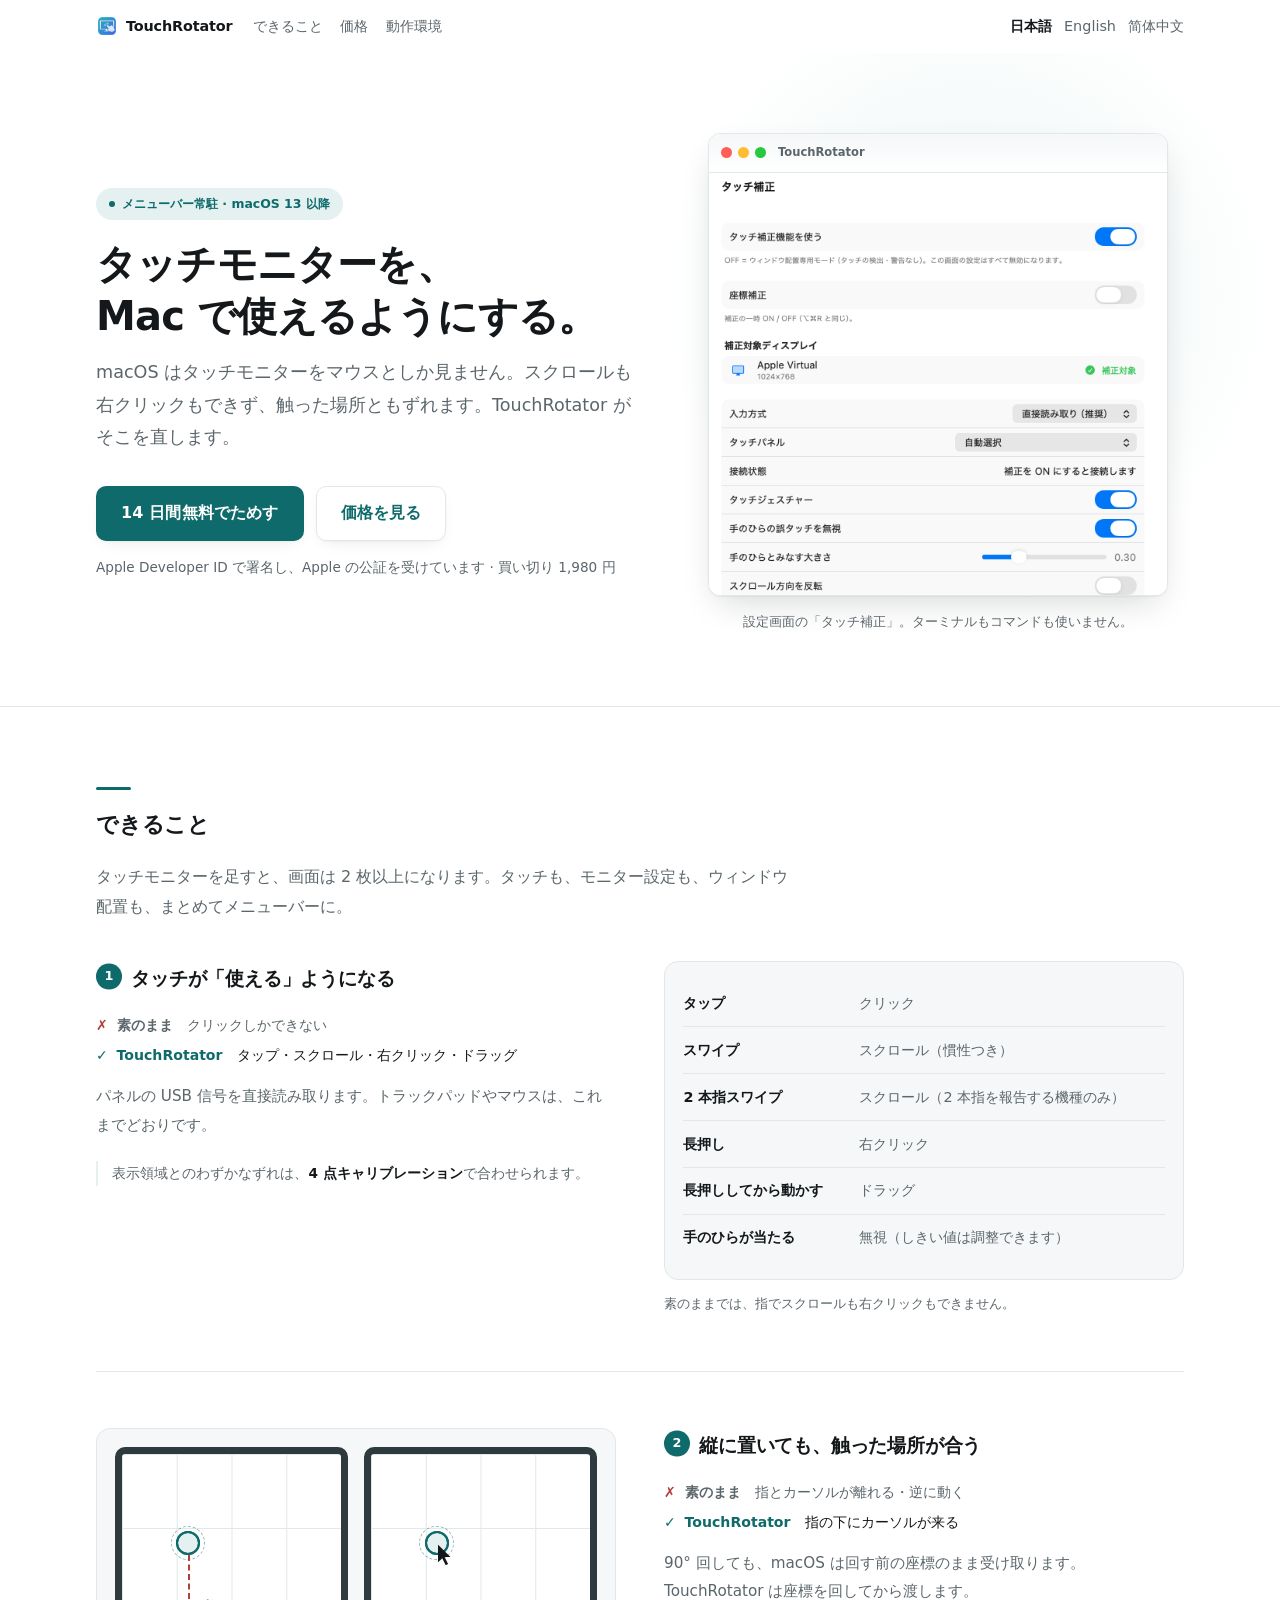
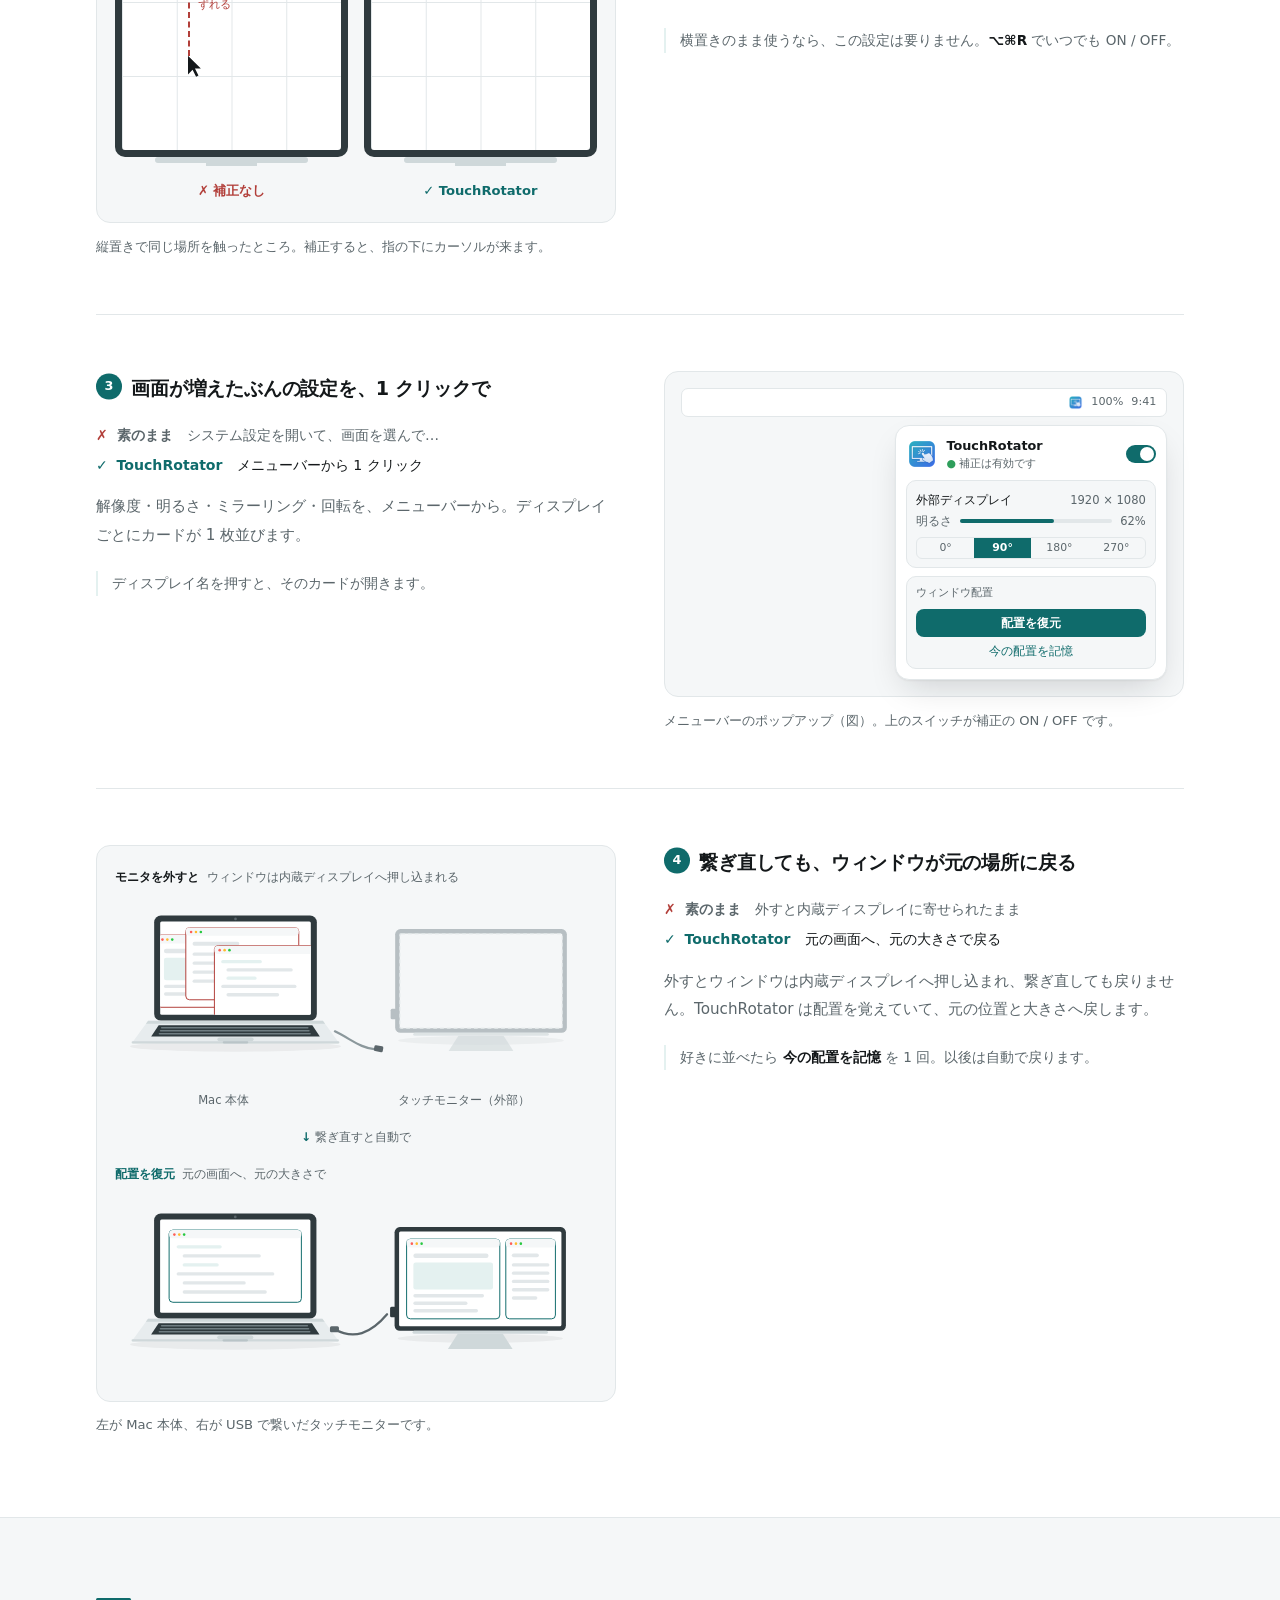
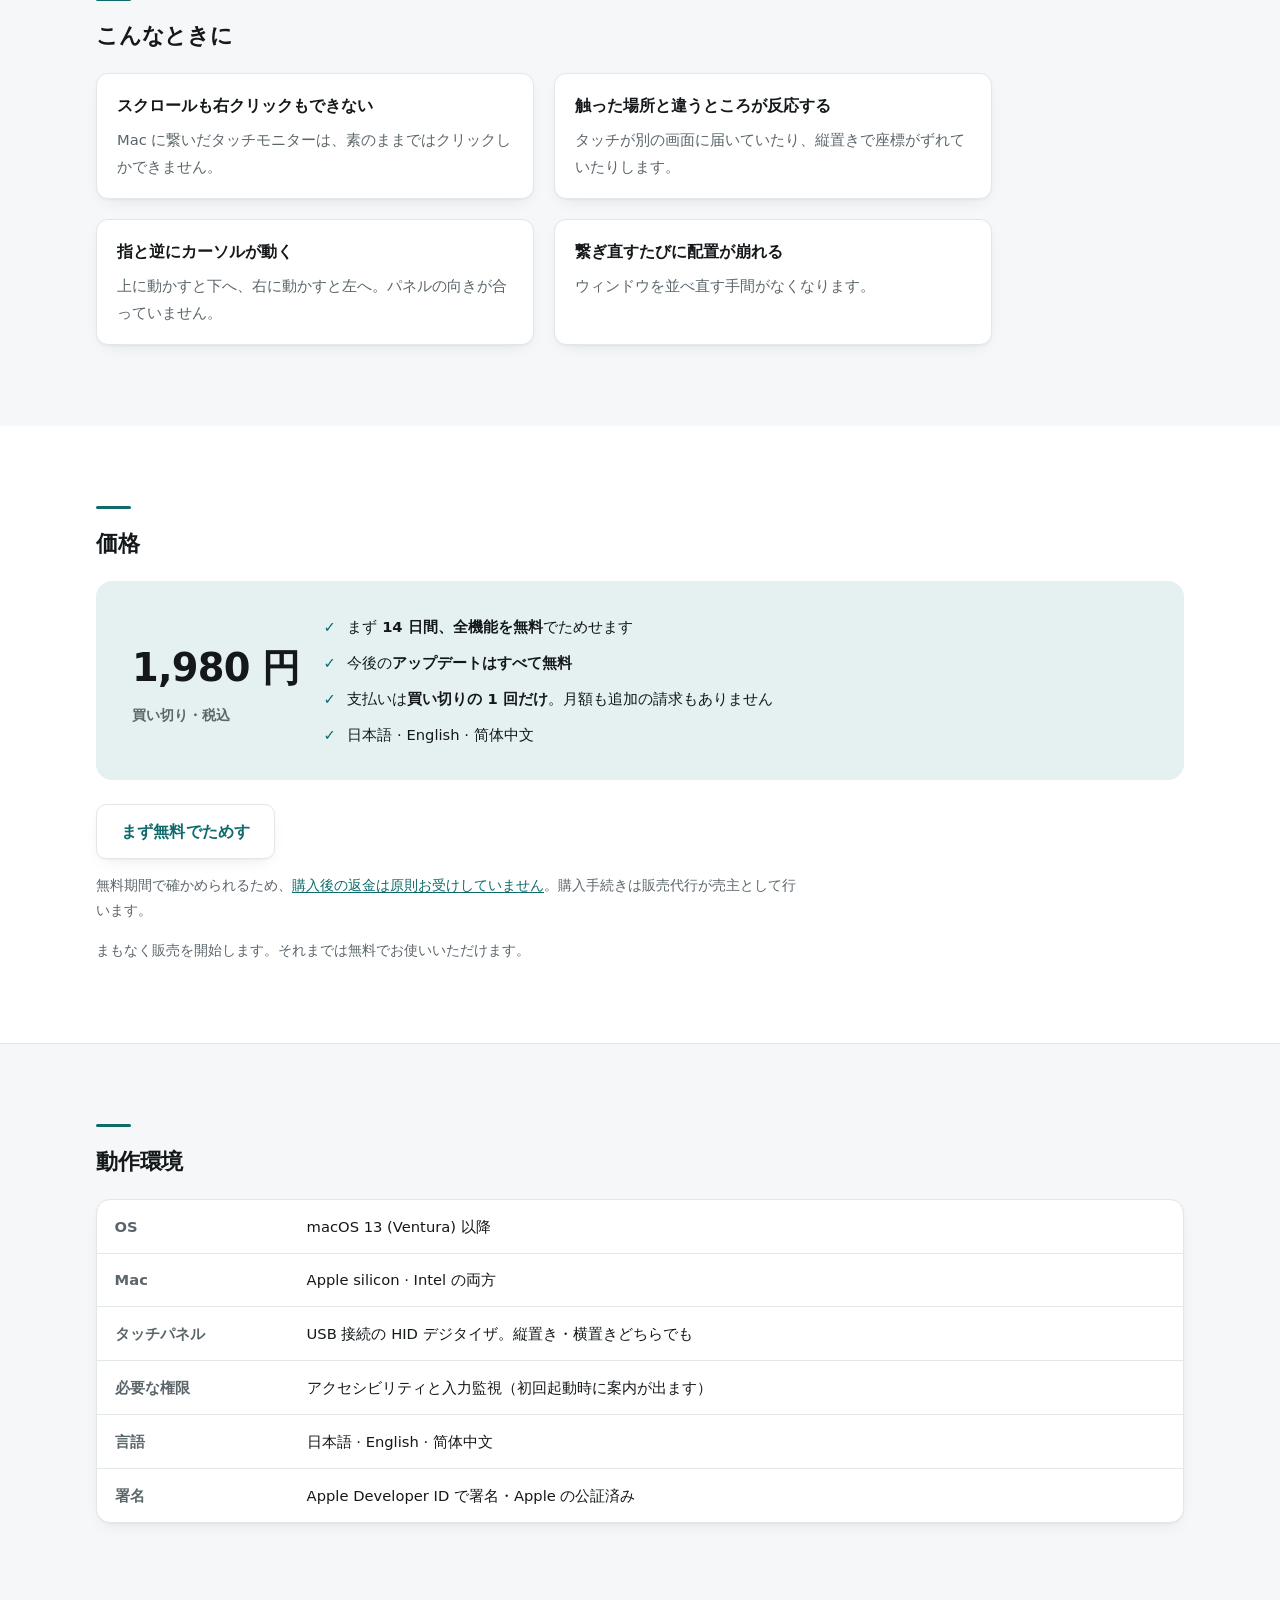
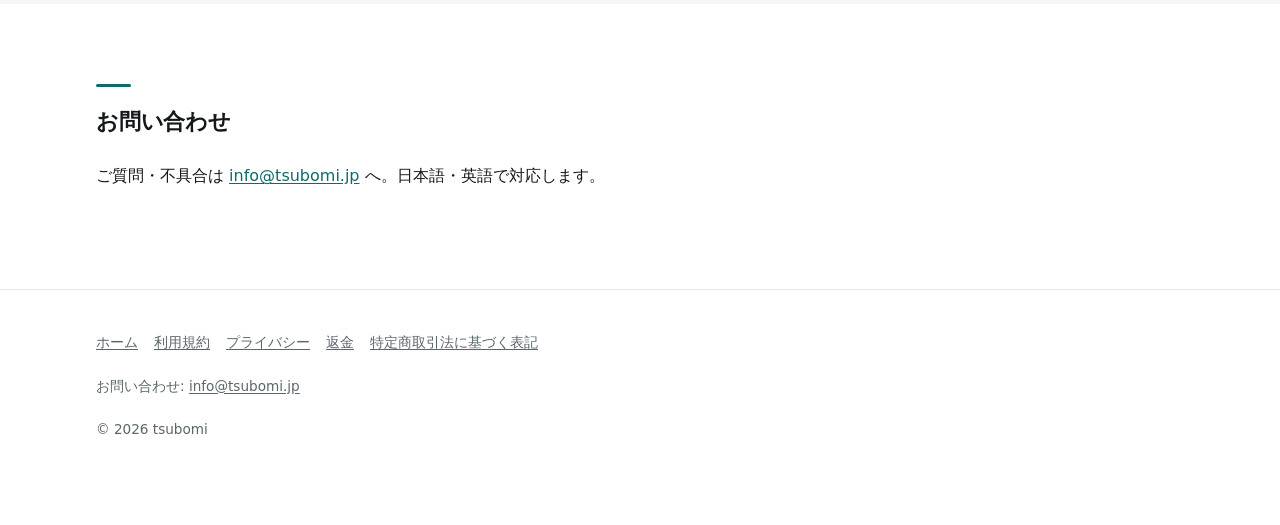
==== commit 4c9489f0: "サイトを更新する" ====
--- a/docs/index.html
+++ b/docs/index.html
@@ -4,6 +4,18 @@
 <meta charset="utf-8">
 <meta name="viewport" content="width=device-width, initial-scale=1">
 <title>TouchRotator &mdash; タッチモニターを Mac で使えるようにする</title>
+<meta name="description" content="macOS はタッチモニターをマウスとしか見ません。TouchRotator はタップ・スクロール・右クリックを、縦置きの補正・モニター設定・ウィンドウ配置とあわせて、メニューバーの1つのアプリにまとめます。">
+<meta property="og:type" content="website">
+<meta property="og:url" content="https://touchrotator.tsubomi.jp/">
+<meta property="og:title" content="TouchRotator — タッチモニターを Mac で使えるようにする">
+<meta property="og:description" content="macOS はタッチモニターをマウスとしか見ません。タップ・スクロール・右クリック、縦置きの補正、ウィンドウ配置を1つに。">
+<meta property="og:image" content="https://touchrotator.tsubomi.jp/og-image.png">
+<meta property="og:image:width" content="1200">
+<meta property="og:image:height" content="630">
+<meta property="og:locale" content="ja_JP">
+<meta property="og:locale:alternate" content="en_US">
+<meta property="og:locale:alternate" content="zh_Hans">
+<meta name="twitter:card" content="summary_large_image">
 <link rel="stylesheet" href="style.css">
 <link rel="icon" href="appicon.png">
 </head>
--- a/docs/style.css
+++ b/docs/style.css
@@ -200,7 +200,7 @@
    belongs to the feature it describes. */
 .lede { margin: 0 0 2.5rem; color: var(--muted); font-size: 1rem; }
 h3 { font-size: 1rem; margin: 2rem 0 .3rem; }
-p { margin: .8rem 0; }
+p { margin: 1.15rem 0; }
 ul, ol { padding-left: 1.3rem; margin: .8rem 0; }
 li { margin: .35rem 0; }
 a { color: var(--accent); text-underline-offset: 2px; }
@@ -237,9 +237,9 @@
   font-size: .8rem; font-weight: 700; line-height: 1.6rem; text-align: center;
   align-self: flex-start; transform: translateY(.15rem);
 }
-.showcase-text p { margin: .5rem 0 0; color: var(--muted); font-size: .95rem; }
+.showcase-text p { margin: 1rem 0 0; color: var(--muted); font-size: .95rem; }
 .showcase-text .step {
-  margin-top: 1rem; padding-left: .9rem; border-left: 2px solid var(--accent-soft);
+  margin-top: 1.4rem; padding-left: .9rem; border-left: 2px solid var(--accent-soft);
   font-size: .85rem; color: var(--muted);
 }
 .showcase-text .step b { color: var(--ink); }
@@ -311,12 +311,20 @@
    pair rather than a sentence. */
 .gestures div {
   display: flex; gap: 1rem; align-items: baseline;
-  padding: .5rem 0; border-bottom: 1px solid var(--rule); font-size: .9rem;
+  padding: .6rem 0; border-bottom: 1px solid var(--rule); font-size: .9rem;
 }
 .gestures div:last-child { border-bottom: 0; }
 .gestures b { flex: none; width: 10rem; }
 .gestures span { color: var(--muted); }
-@media (max-width: 26rem) { .gestures div { display: block; } .gestures b { width: auto; } }
+/* On a phone the two columns do not fit, so the result moves to its own
+   line. Both halves have to be blocks and the result needs its arrow:
+   left inline they ran together and read as one word — 「タップクリック」. */
+@media (max-width: 32rem) {
+  .gestures div { display: block; }
+  .gestures b { display: block; width: auto; }
+  .gestures span { display: block; }
+  .gestures span::before { content: "→ "; color: var(--accent); font-weight: 700; }
+}
 
 /* The menu bar popup. Same rows the app puts there. */
 .mock { padding: 1rem; }
@@ -394,10 +402,16 @@
 .price p { margin: .4rem 0; }
 .price .amount { font-size: 2.4rem; font-weight: 700; margin: 0; white-space: nowrap; letter-spacing: -.02em; }
 .price .amount small { display: block; font-size: .85rem; font-weight: 600; color: var(--muted); letter-spacing: 0; }
-.price-list { list-style: none; margin: 0; padding: 0; display: grid; gap: .45rem; }
-.price-list li { display: flex; gap: .6rem; align-items: baseline; margin: 0; font-size: .92rem; }
+.price-list { list-style: none; margin: 0; padding: 0; display: grid; gap: .55rem; }
+/* The tick hangs in the margin rather than being a flex item. As a flex
+   row every run of text in the line became an item of its own, so the
+   sentence was chopped into columns and, on a phone, wrapped mid-phrase. */
+.price-list li {
+  position: relative; margin: 0; padding-left: 1.5rem; font-size: .92rem;
+}
 .price-list li::before {
-  content: "✓"; flex: none; color: var(--accent); font-weight: 700;
+  content: "✓"; position: absolute; left: 0; top: 0;
+  color: var(--accent); font-weight: 700;
 }
 
 /* Specs, in a card rather than a bare table. */
@@ -410,7 +424,17 @@
 th, td { text-align: left; padding: .8rem 1.1rem; border-bottom: 1px solid var(--rule); vertical-align: top; }
 tr:last-child th, tr:last-child td { border-bottom: 0; }
 th { color: var(--muted); font-weight: 700; width: 12rem; white-space: nowrap; }
-@media (max-width: 34rem) { th { width: auto; white-space: normal; } }
+/* On a phone there is no room for two columns: a 12rem label column left
+   the wide rows breaking one character at a time (「販売業/者」). The label
+   goes above its value instead, and the row keeps the rule under it. */
+@media (max-width: 34rem) {
+  table, tbody, tr, th, td { display: block; width: auto; }
+  tr { border-bottom: 1px solid var(--rule); }
+  tr:last-child { border-bottom: 0; }
+  th, td { border-bottom: 0; white-space: normal; }
+  th { padding: .8rem 1.1rem 0; }
+  td { padding: .1rem 1.1rem .8rem; }
+}
 article .scroller { border: 0; box-shadow: none; background: none; }
 
 footer { padding: 2.5rem 0 4rem; color: var(--muted); font-size: .85rem; }
@@ -464,13 +488,20 @@
     animation-duration: .001ms !important;
     animation-iteration-count: 1 !important;
     transition-duration: .001ms !important;
+    /* The delays have to go too. Zeroing only the duration leaves the
+       staggered pieces holding their opening frame — which `both` fills
+       backwards, so they sit invisible — and then popping into place when
+       the delay runs out. That pop is the movement the visitor asked not
+       to see. */
+    animation-delay: .001ms !important;
+    transition-delay: .001ms !important;
   }
   .js .reveal { opacity: 1; transform: none; }
 }
 
 /* Before and after, in two lines, so a visitor who reads nothing else still
    knows what each feature changes. */
-.ba { display: grid; gap: .4rem; margin: .9rem 0 0; }
+.ba { display: grid; gap: .45rem; margin: 1.1rem 0 0; }
 .ba div {
   display: flex; gap: .55rem; align-items: baseline;
   font-size: .88rem; line-height: 1.6;
